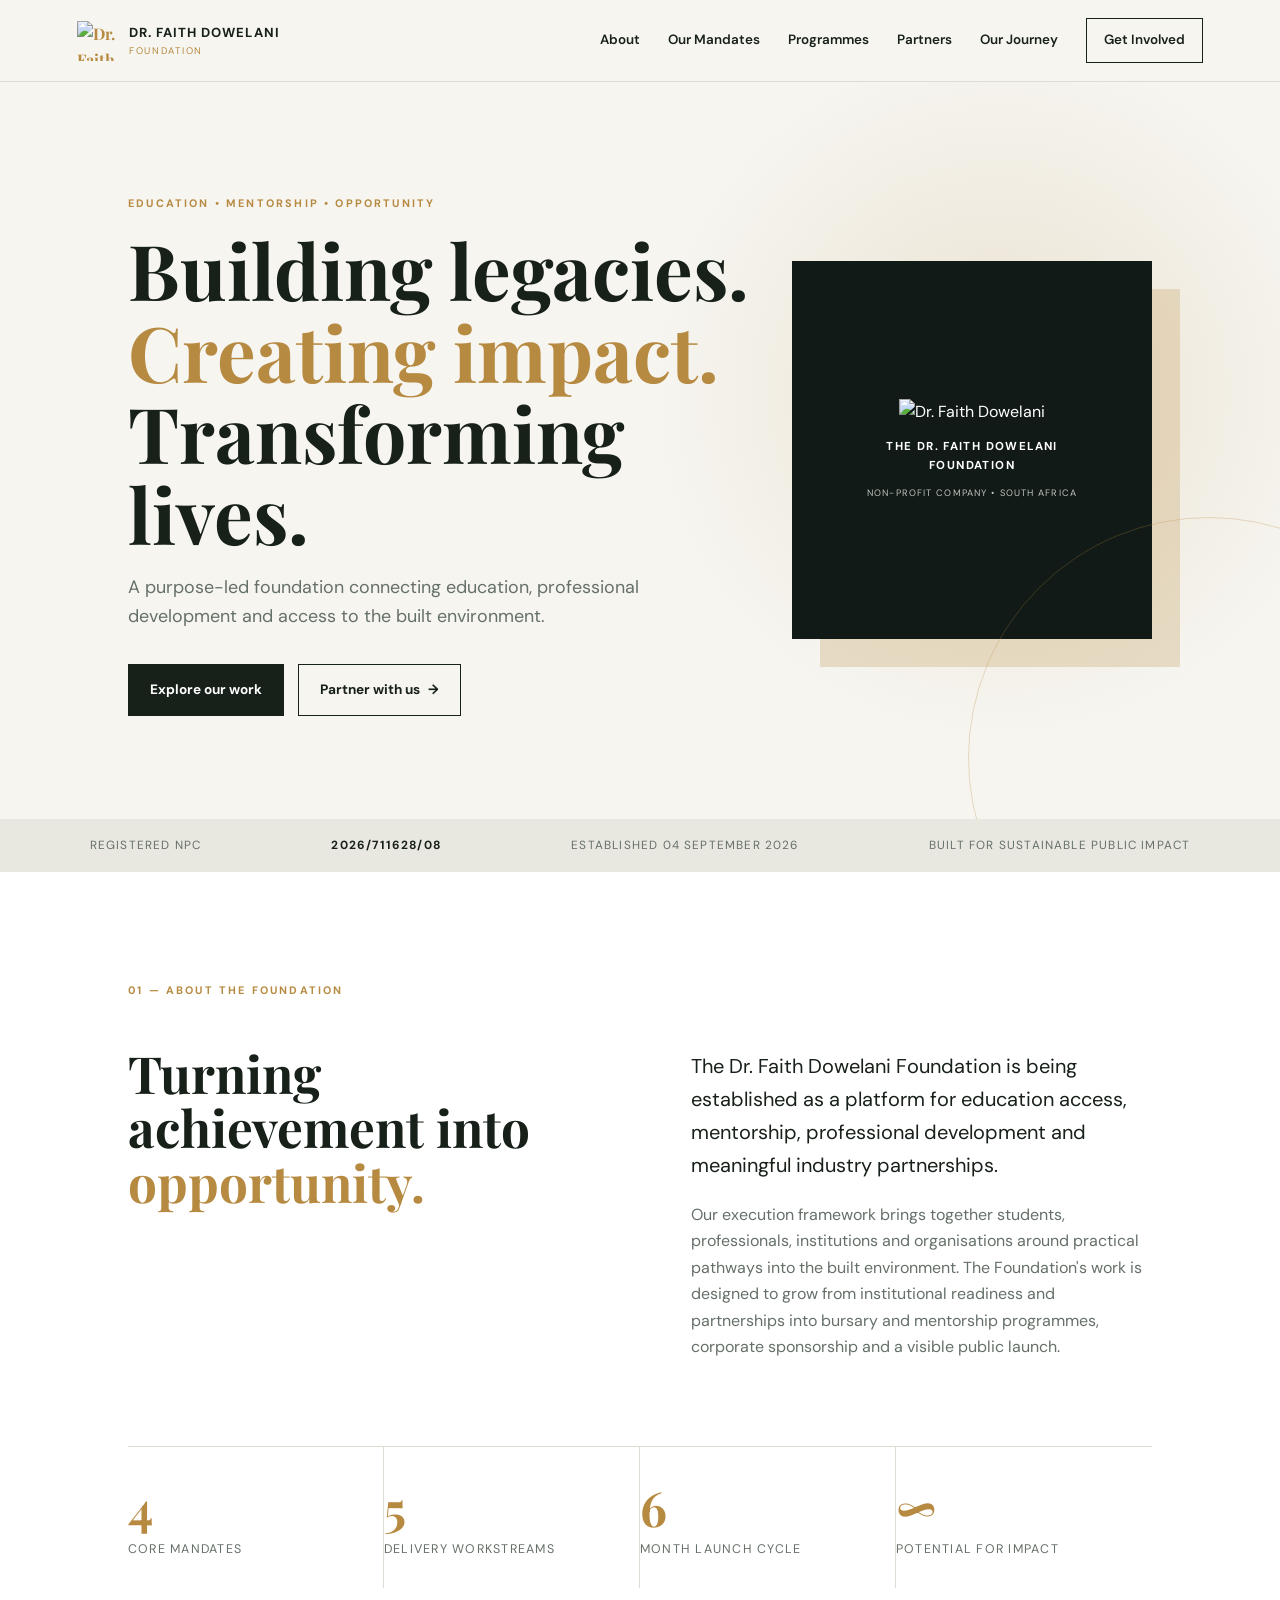
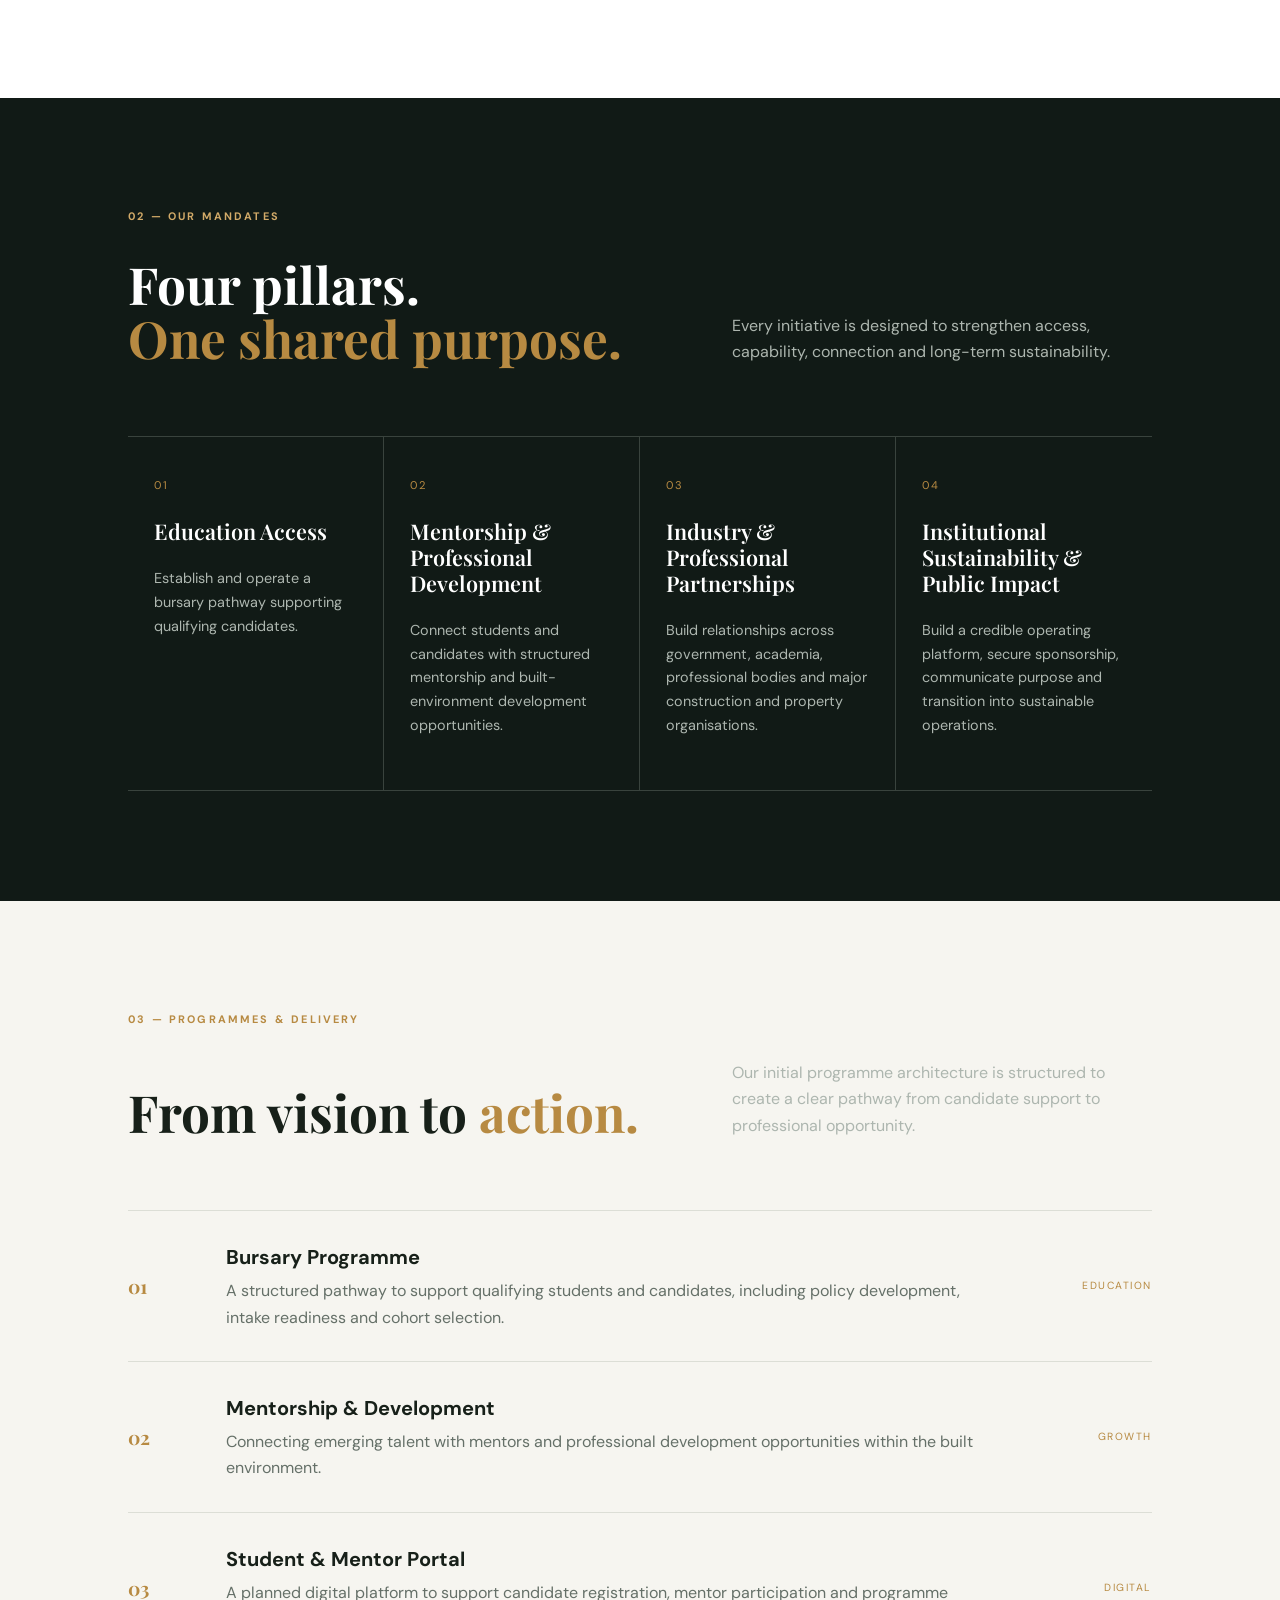
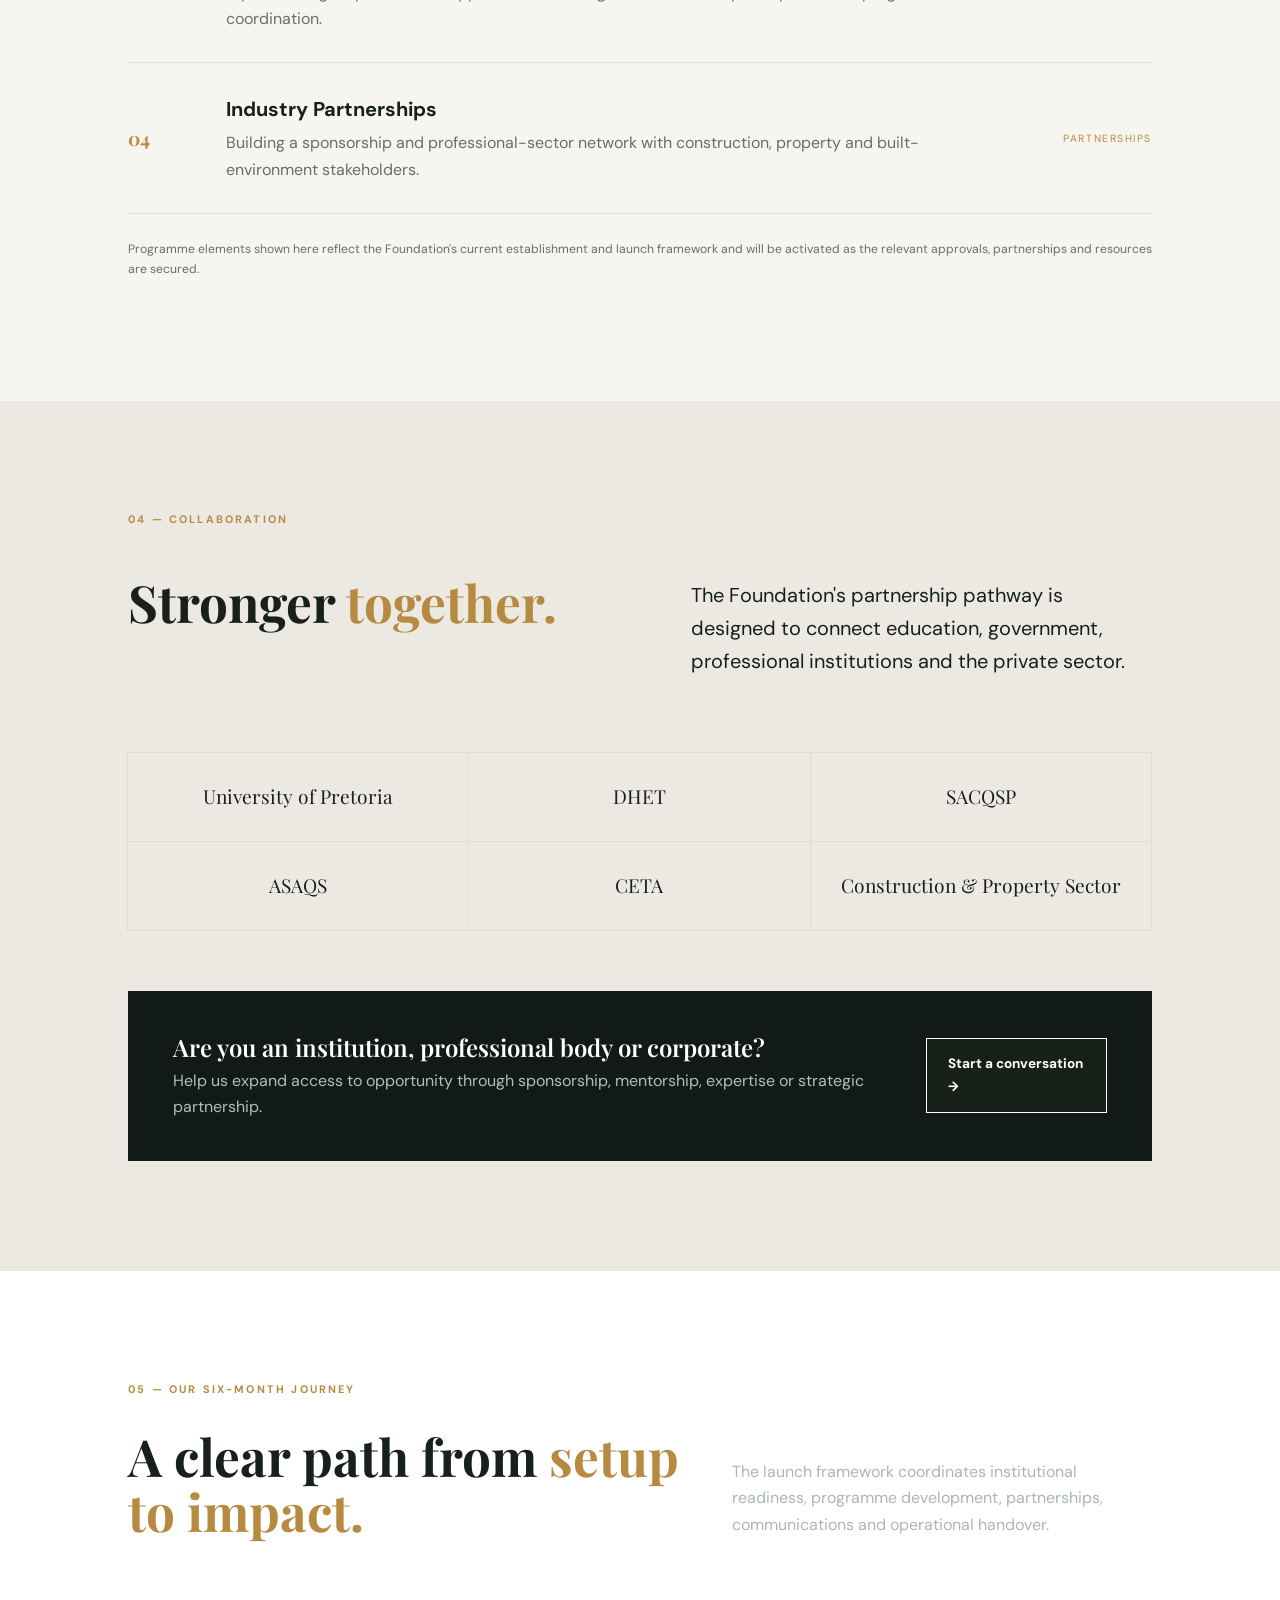
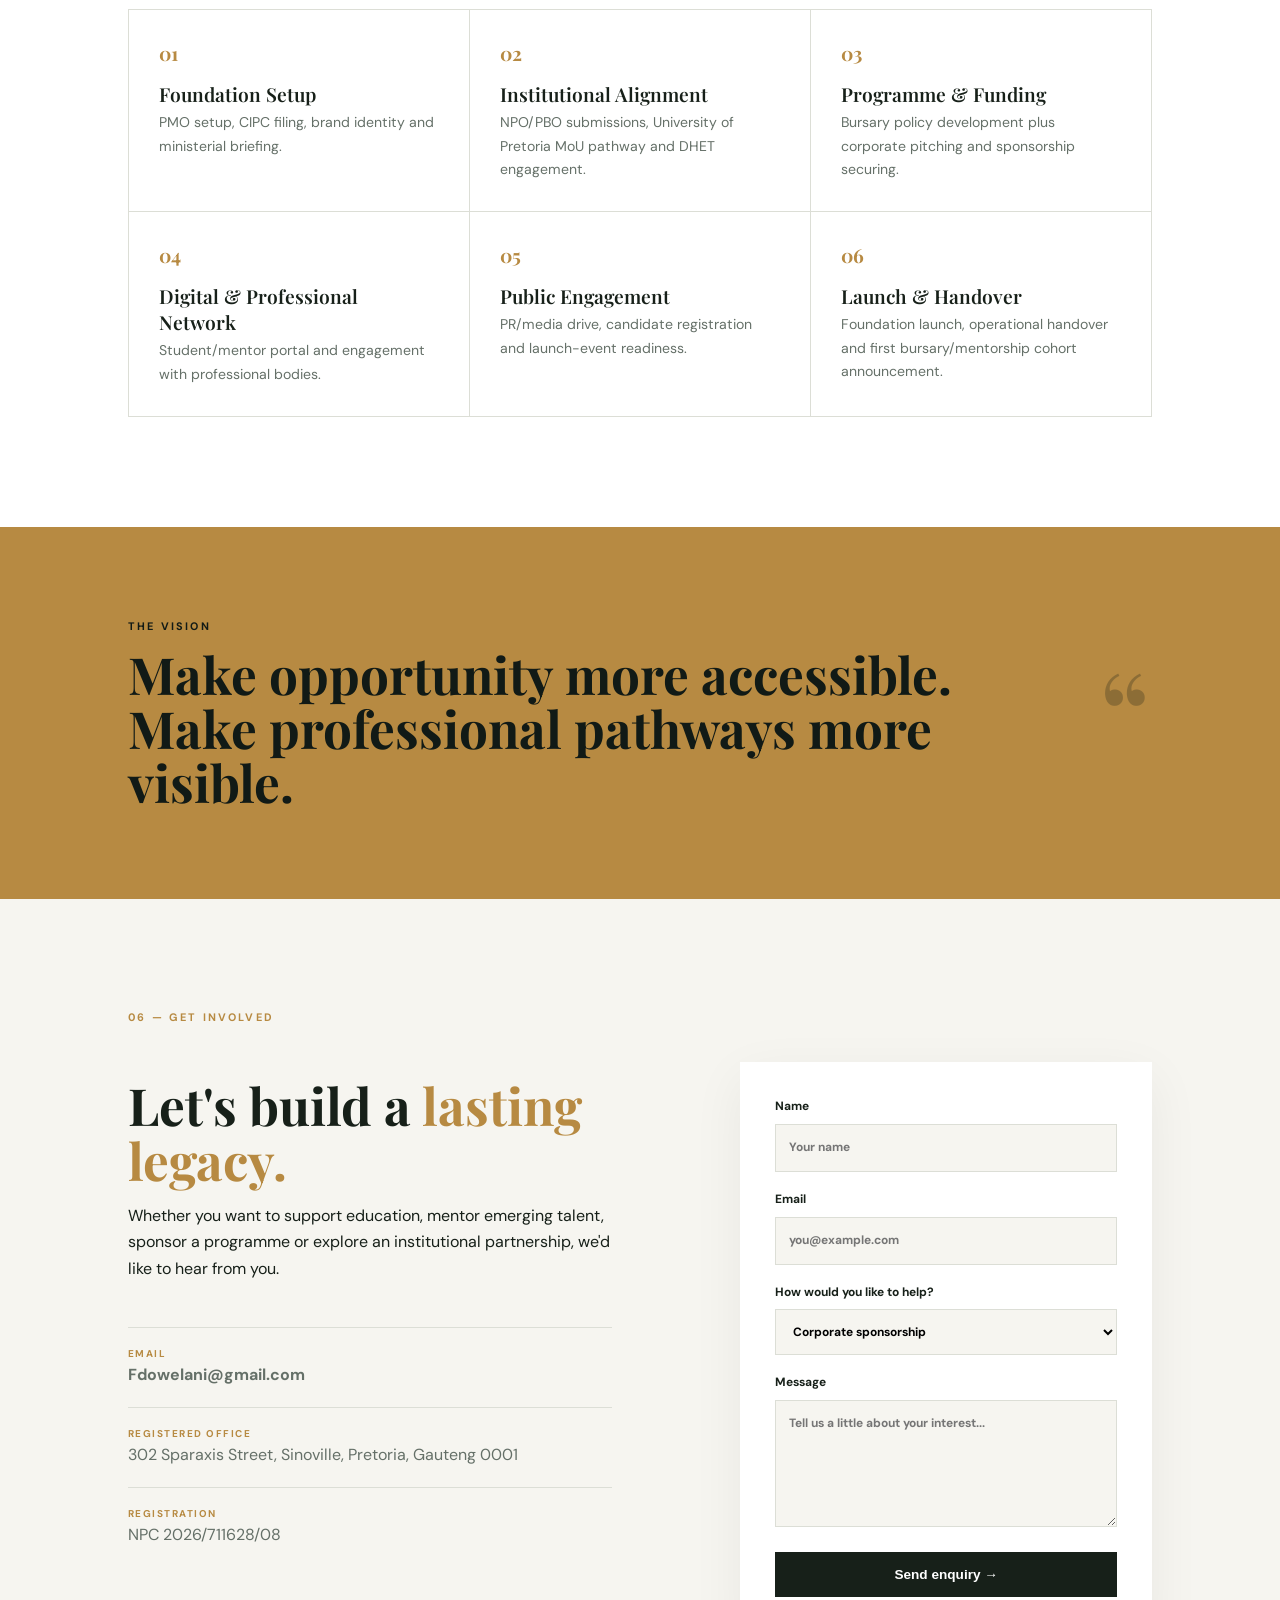
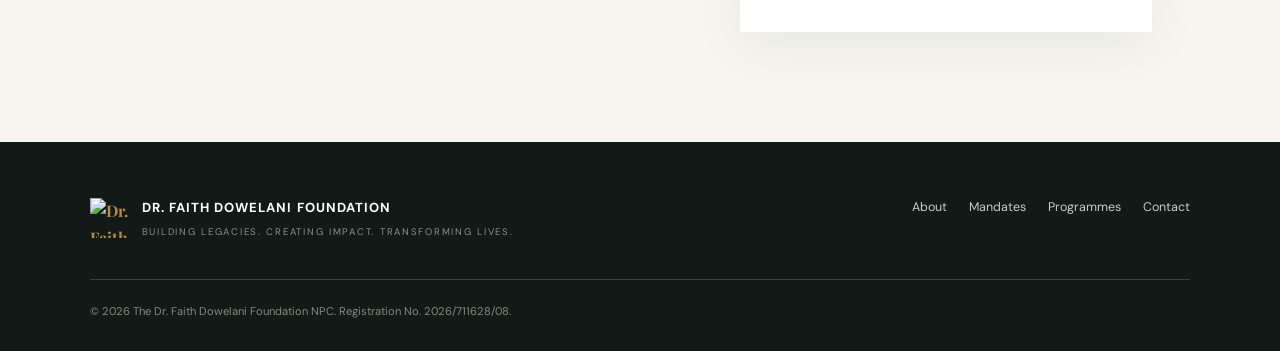
==== index.html @ 9c34efb7 "Update index.html" ====
<!DOCTYPE html>
<html lang="en">
<head>
  <meta charset="UTF-8">
  <meta name="viewport" content="width=device-width, initial-scale=1.0">
  <meta name="description" content="The Dr. Faith Dowelani Foundation — Building legacies, creating impact, transforming lives through education, mentorship and built-environment partnerships.">
  <title>Dr. Faith Dowelani Foundation | Building Legacies. Creating Impact.</title>
  <link rel="preconnect" href="https://fonts.googleapis.com">
  <link rel="preconnect" href="https://fonts.gstatic.com" crossorigin>
  <link href="https://fonts.googleapis.com/css2?family=DM+Sans:wght@400;500;600;700&family=Playfair+Display:wght@600;700&display=swap" rel="stylesheet">
  <link rel="stylesheet" href="styles.css">
  <link rel="icon" type="image/png" sizes="32x32" href="assets/favicon-32.png">
  <link rel="icon" type="image/png" sizes="16x16" href="assets/favicon-16.png">
  <link rel="apple-touch-icon" sizes="180x180" href="assets/apple-touch-icon.png">
</head>
<body>
  <header class="site-header">
    <a class="brand" href="#home" aria-label="Dr. Faith Dowelani Foundation home">
      <img class="brand-mark" src="assets/logo-icon.png" alt="Dr. Faith Dowelani Foundation emblem">
      <span><strong>Dr. Faith Dowelani</strong><small>FOUNDATION</small></span>
    </a>
    <button class="menu-toggle" aria-label="Open navigation">☰</button>
    <nav class="nav">
      <a href="#about">About</a>
      <a href="#mandates">Our Mandates</a>
      <a href="#programmes">Programmes</a>
      <a href="#partners">Partners</a>
      <a href="#journey">Our Journey</a>
      <a class="nav-cta" href="#contact">Get Involved</a>
    </nav>
  </header>

  <main id="home">
    <section class="hero">
      <div class="hero-content">
        <p class="eyebrow">EDUCATION • MENTORSHIP • OPPORTUNITY</p>
        <h1>Building legacies.<br><em>Creating impact.</em><br>Transforming lives.</h1>
        <p class="hero-copy">A purpose-led foundation connecting education, professional development and access to the built environment.</p>
        <div class="hero-actions">
          <a class="btn btn-primary" href="#programmes">Explore our work</a>
          <a class="btn btn-ghost" href="#contact">Partner with us <span>→</span></a>
        </div>
      </div>
    <div class="hero-card">
  <div class="hero-image">
    <img src="assets/logo-full.png" alt="Dr. Faith Dowelani">
  </div>

  <p>THE DR. FAITH DOWELANI FOUNDATION</p>
  <span>NON-PROFIT COMPANY • SOUTH AFRICA</span>
</div>
    </section>

    <section class="trust-strip">
      <span>Registered NPC</span>
      <b>2026/711628/08</b>
      <span>Established 04 September 2026</span>
      <span>Built for sustainable public impact</span>
    </section>

    <section id="about" class="section about">
      <div class="section-label">01 — ABOUT THE FOUNDATION</div>
      <div class="two-col">
        <div>
          <h2>Turning achievement into <span>opportunity.</span></h2>
        </div>
        <div>
          <p class="lead">The Dr. Faith Dowelani Foundation is being established as a platform for education access, mentorship, professional development and meaningful industry partnerships.</p>
          <p>Our execution framework brings together students, professionals, institutions and organisations around practical pathways into the built environment. The Foundation's work is designed to grow from institutional readiness and partnerships into bursary and mentorship programmes, corporate sponsorship and a visible public launch.</p>
        </div>
      </div>
      <div class="stats">
        <div><strong>4</strong><span>Core mandates</span></div>
        <div><strong>5</strong><span>Delivery workstreams</span></div>
        <div><strong>6</strong><span>Month launch cycle</span></div>
        <div><strong>∞</strong><span>Potential for impact</span></div>
      </div>
    </section>

    <section id="mandates" class="section dark">
      <div class="section-label">02 — OUR MANDATES</div>
      <div class="section-heading">
        <h2>Four pillars.<br><span>One shared purpose.</span></h2>
        <p>Every initiative is designed to strengthen access, capability, connection and long-term sustainability.</p>
      </div>
      <div class="mandate-grid">
        <article><span class="number">01</span><h3>Education Access</h3><p>Establish and operate a bursary pathway supporting qualifying candidates.</p></article>
        <article><span class="number">02</span><h3>Mentorship & Professional Development</h3><p>Connect students and candidates with structured mentorship and built-environment development opportunities.</p></article>
        <article><span class="number">03</span><h3>Industry & Professional Partnerships</h3><p>Build relationships across government, academia, professional bodies and major construction and property organisations.</p></article>
        <article><span class="number">04</span><h3>Institutional Sustainability & Public Impact</h3><p>Build a credible operating platform, secure sponsorship, communicate purpose and transition into sustainable operations.</p></article>
      </div>
    </section>

    <section id="programmes" class="section">
      <div class="section-label">03 — PROGRAMMES & DELIVERY</div>
      <div class="section-heading">
        <h2>From vision to <span>action.</span></h2>
        <p>Our initial programme architecture is structured to create a clear pathway from candidate support to professional opportunity.</p>
      </div>
      <div class="programme-list">
        <article class="programme">
          <div class="programme-icon">01</div>
          <div><h3>Bursary Programme</h3><p>A structured pathway to support qualifying students and candidates, including policy development, intake readiness and cohort selection.</p></div>
          <span>Education</span>
        </article>
        <article class="programme">
          <div class="programme-icon">02</div>
          <div><h3>Mentorship & Development</h3><p>Connecting emerging talent with mentors and professional development opportunities within the built environment.</p></div>
          <span>Growth</span>
        </article>
        <article class="programme">
          <div class="programme-icon">03</div>
          <div><h3>Student & Mentor Portal</h3><p>A planned digital platform to support candidate registration, mentor participation and programme coordination.</p></div>
          <span>Digital</span>
        </article>
        <article class="programme">
          <div class="programme-icon">04</div>
          <div><h3>Industry Partnerships</h3><p>Building a sponsorship and professional-sector network with construction, property and built-environment stakeholders.</p></div>
          <span>Partnerships</span>
        </article>
      </div>
      <p class="note">Programme elements shown here reflect the Foundation's current establishment and launch framework and will be activated as the relevant approvals, partnerships and resources are secured.</p>
    </section>

    <section id="partners" class="section partners">
      <div class="section-label">04 — COLLABORATION</div>
      <div class="two-col">
        <div><h2>Stronger <span>together.</span></h2></div>
        <div><p class="lead">The Foundation's partnership pathway is designed to connect education, government, professional institutions and the private sector.</p></div>
      </div>
      <div class="partner-grid">
        <div>University of Pretoria</div>
        <div>DHET</div>
        <div>SACQSP</div>
        <div>ASAQS</div>
        <div>CETA</div>
        <div>Construction & Property Sector</div>
      </div>
      <div class="partner-cta">
        <div><h3>Are you an institution, professional body or corporate?</h3><p>Help us expand access to opportunity through sponsorship, mentorship, expertise or strategic partnership.</p></div>
        <a class="btn btn-primary" href="#contact">Start a conversation →</a>
      </div>
    </section>

    <section id="journey" class="section journey">
      <div class="section-label">05 — OUR SIX-MONTH JOURNEY</div>
      <div class="section-heading">
        <h2>A clear path from <span>setup to impact.</span></h2>
        <p>The launch framework coordinates institutional readiness, programme development, partnerships, communications and operational handover.</p>
      </div>
      <div class="timeline">
        <div><b>01</b><h3>Foundation Setup</h3><p>PMO setup, CIPC filing, brand identity and ministerial briefing.</p></div>
        <div><b>02</b><h3>Institutional Alignment</h3><p>NPO/PBO submissions, University of Pretoria MoU pathway and DHET engagement.</p></div>
        <div><b>03</b><h3>Programme & Funding</h3><p>Bursary policy development plus corporate pitching and sponsorship securing.</p></div>
        <div><b>04</b><h3>Digital & Professional Network</h3><p>Student/mentor portal and engagement with professional bodies.</p></div>
        <div><b>05</b><h3>Public Engagement</h3><p>PR/media drive, candidate registration and launch-event readiness.</p></div>
        <div><b>06</b><h3>Launch & Handover</h3><p>Foundation launch, operational handover and first bursary/mentorship cohort announcement.</p></div>
      </div>
    </section>

    <section class="impact-banner">
      <div><p class="eyebrow">THE VISION</p><h2>Make opportunity more accessible.<br>Make professional pathways more visible.</h2></div>
      <div class="quote-mark">“</div>
    </section>

    <section id="contact" class="section contact">
      <div class="section-label">06 — GET INVOLVED</div>
      <div class="contact-grid">
        <div>
          <h2>Let's build a <span>lasting legacy.</span></h2>
          <p>Whether you want to support education, mentor emerging talent, sponsor a programme or explore an institutional partnership, we'd like to hear from you.</p>
          <div class="contact-details">
            <p><small>EMAIL</small><a href="mailto:Fdowelani@gmail.com">Fdowelani@gmail.com</a></p>
            <p><small>REGISTERED OFFICE</small>302 Sparaxis Street, Sinoville, Pretoria, Gauteng 0001</p>
            <p><small>REGISTRATION</small>NPC 2026/711628/08</p>
          </div>
        </div>
        <form class="contact-form" id="contactForm">
          <label>Name<input type="text" name="Name" placeholder="Your name" required></label>
          <label>Email<input type="email" name="Email" placeholder="you@example.com" required></label>
          <label>How would you like to help?<select name="Interest"><option>Corporate sponsorship</option><option>Mentorship</option><option>Institutional partnership</option><option>Education support</option><option>General enquiry</option></select></label>
          <label>Message<textarea name="Message" rows="5" placeholder="Tell us a little about your interest..."></textarea></label>
          <button class="btn btn-primary" type="submit">Send enquiry →</button>
          <p class="form-note" id="formNote" hidden>Your email app should now be open with this enquiry pre-filled — send it from there to reach us.</p>
        </form>
      </div>
    </section>
  </main>

  <footer>
    <div class="footer-brand"><img class="brand-mark" src="assets/logo-icon.png" alt="Dr. Faith Dowelani Foundation emblem"><div><strong>Dr. Faith Dowelani Foundation</strong><small>BUILDING LEGACIES. CREATING IMPACT. TRANSFORMING LIVES.</small></div></div>
    <div class="footer-links"><a href="#about">About</a><a href="#mandates">Mandates</a><a href="#programmes">Programmes</a><a href="#contact">Contact</a></div>
    <p>© 2026 The Dr. Faith Dowelani Foundation NPC. Registration No. 2026/711628/08.</p>
  </footer>
  <script src="script.js"></script>
</body>
</html>
---- styles.css ----
:root{
  --ink:#172019; --muted:#657068; --paper:#f6f5f0; --white:#fff; --gold:#b78a42;
  --deep:#111a16; --line:#dcded6; --serif:"Playfair Display",Georgia,serif; --sans:"DM Sans",Arial,sans-serif;
}
*{box-sizing:border-box}html{scroll-behavior:smooth}body{margin:0;color:var(--ink);background:var(--paper);font-family:var(--sans);line-height:1.65}a{color:inherit;text-decoration:none}
#home,section[id]{scroll-margin-top:82px}
img.brand-mark{width:40px;height:40px;object-fit:contain;border:0;background:none}
img.seal{width:130px;height:130px;object-fit:contain;margin-bottom:30px;border:0;border-radius:0;background:none}
.form-note{margin-top:14px;font-size:.78rem;color:var(--gold);text-align:center}
.site-header{height:82px;display:flex;align-items:center;justify-content:space-between;padding:0 6vw;background:rgba(246,245,240,.94);backdrop-filter:blur(12px);position:sticky;top:0;z-index:20;border-bottom:1px solid var(--line)}
.brand,.footer-brand{display:flex;align-items:center;gap:12px}.brand strong,.footer-brand strong{display:block;font-size:.82rem;letter-spacing:.08em;text-transform:uppercase}.brand small,.footer-brand small{display:block;color:var(--gold);font-size:.6rem;letter-spacing:.18em}.brand-mark{display:grid;place-items:center;width:40px;height:40px;border:1.5px solid var(--gold);color:var(--gold);font-family:var(--serif);font-weight:700}
.nav{display:flex;align-items:center;gap:28px;font-size:.84rem;font-weight:600}.nav a{transition:.2s}.nav a:hover{color:var(--gold)}.nav-cta{padding:10px 17px;border:1px solid var(--ink)}.menu-toggle{display:none;background:none;border:0;font-size:1.6rem}
.hero{min-height:690px;display:grid;grid-template-columns:1.25fr .75fr;align-items:center;padding:8vw 10vw;position:relative;overflow:hidden;background:radial-gradient(circle at 78% 42%,rgba(183,138,66,.18),transparent 32%),var(--paper)}
.hero:after{content:"";position:absolute;width:480px;height:480px;border:1px solid rgba(183,138,66,.28);border-radius:50%;right:-170px;bottom:-180px}.hero-content{position:relative;z-index:1;max-width:760px}.eyebrow,.section-label{font-size:.68rem;font-weight:700;letter-spacing:.2em;color:var(--gold)}h1,h2{font-family:var(--serif);line-height:1.06;margin:16px 0}h1{font-size:clamp(3.2rem,6vw,6.5rem);font-weight:700}h2{font-size:clamp(2.3rem,4vw,4.2rem)}h2 span,h1 em{color:var(--gold);font-style:normal}.hero-copy{font-size:1.12rem;color:var(--muted);max-width:610px}.hero-actions{display:flex;gap:14px;margin-top:32px}.btn{display:inline-flex;align-items:center;justify-content:center;gap:8px;padding:14px 21px;border:1px solid var(--ink);font-weight:700;font-size:.85rem;cursor:pointer}.btn-primary{background:var(--ink);color:var(--white)}.btn-primary:hover{background:var(--gold);border-color:var(--gold)}.btn-ghost{background:transparent}.hero-card{justify-self:end;width:min(360px,100%);aspect-ratio:1/1.05;background:var(--deep);color:#fff;display:flex;flex-direction:column;align-items:center;justify-content:center;text-align:center;box-shadow:28px 28px 0 rgba(183,138,66,.24)}.seal{width:130px;height:130px;border:1px solid var(--gold);border-radius:50%;display:grid;place-items:center;font:700 3.4rem var(--serif);color:var(--gold);margin-bottom:30px}.hero-card p{max-width:220px;letter-spacing:.12em;font-size:.72rem;font-weight:700}.hero-card span{font-size:.58rem;color:#bfc5bf;letter-spacing:.12em}
.trust-strip{padding:17px 7vw;display:flex;justify-content:space-between;gap:20px;flex-wrap:wrap;background:#e9e8e0;font-size:.74rem;text-transform:uppercase;letter-spacing:.1em;color:var(--muted)}.trust-strip b{color:var(--ink)}
.section{padding:110px 10vw}.about{background:var(--white)}.two-col{display:grid;grid-template-columns:1fr 1fr;gap:8vw;margin-top:30px}.lead{font-size:1.25rem;color:var(--ink)}.two-col p:not(.lead){color:var(--muted)}.stats{display:grid;grid-template-columns:repeat(4,1fr);margin-top:70px;border-top:1px solid var(--line)}.stats div{padding:28px 0;border-right:1px solid var(--line);display:flex;flex-direction:column}.stats div:last-child{border:0}.stats strong{font:700 3rem var(--serif);color:var(--gold)}.stats span{font-size:.78rem;text-transform:uppercase;letter-spacing:.1em;color:var(--muted)}
.dark{background:var(--deep);color:#fff}.dark .section-label{color:#d2aa68}.section-heading{display:flex;justify-content:space-between;gap:50px;align-items:end;margin:15px 0 55px}.section-heading p{max-width:420px;color:#adb6af}.mandate-grid{display:grid;grid-template-columns:repeat(4,1fr);border-top:1px solid #39433d;border-bottom:1px solid #39433d}.mandate-grid article{padding:34px 26px 38px;border-right:1px solid #39433d}.mandate-grid article:last-child{border:0}.number{font-size:.7rem;color:var(--gold);letter-spacing:.15em}.mandate-grid h3{font:600 1.35rem var(--serif);line-height:1.2}.mandate-grid p{color:#aeb7b0;font-size:.9rem}
.programme-list{border-top:1px solid var(--line)}.programme{display:grid;grid-template-columns:70px 1fr 120px;gap:28px;align-items:center;padding:30px 0;border-bottom:1px solid var(--line)}.programme-icon{font:700 1.2rem var(--serif);color:var(--gold)}.programme h3{margin:0 0 4px;font-size:1.25rem}.programme p{margin:0;color:var(--muted);max-width:750px}.programme>span{justify-self:end;font-size:.65rem;text-transform:uppercase;letter-spacing:.15em;color:var(--gold)}.note{font-size:.76rem;color:var(--muted);margin-top:25px}
.partners{background:#ebe9e1}.partner-grid{display:grid;grid-template-columns:repeat(3,1fr);margin-top:55px}.partner-grid div{padding:28px 20px;border:1px solid var(--line);margin:-1px 0 0 -1px;text-align:center;font-family:var(--serif);font-size:1.2rem}.partner-cta{margin-top:60px;background:var(--deep);color:#fff;padding:40px 45px;display:flex;justify-content:space-between;align-items:center;gap:30px}.partner-cta h3{font:600 1.5rem var(--serif);margin:0}.partner-cta p{color:#b4bdb6;margin:5px 0 0}.partner-cta .btn{color:#fff;border-color:#fff}
.journey{background:var(--white)}.timeline{display:grid;grid-template-columns:repeat(3,1fr);gap:0;border-left:1px solid var(--line);border-top:1px solid var(--line)}.timeline>div{padding:30px;border-right:1px solid var(--line);border-bottom:1px solid var(--line);min-height:190px}.timeline b{color:var(--gold);font:700 1.2rem var(--serif)}.timeline h3{font:600 1.2rem var(--serif);margin:12px 0 4px}.timeline p{color:var(--muted);font-size:.88rem;margin:0}
.impact-banner{background:var(--gold);color:var(--deep);padding:80px 10vw;display:flex;justify-content:space-between;align-items:center}.impact-banner h2{font-size:clamp(2rem,4vw,4rem);margin:10px 0}.impact-banner .eyebrow{color:var(--deep)}.quote-mark{font:8rem var(--serif);line-height:.5;opacity:.25}
.contact{background:var(--paper)}.contact-grid{display:grid;grid-template-columns:1fr .85fr;gap:10vw;margin-top:35px}.contact-details{margin-top:45px}.contact-details p{padding:18px 0;border-top:1px solid var(--line);margin:0;color:var(--muted)}.contact-details small{display:block;font-size:.62rem;letter-spacing:.15em;color:var(--gold);font-weight:700}.contact-details a{font-weight:700}.contact-form{background:#fff;padding:35px;box-shadow:0 15px 50px rgba(23,32,25,.06)}.contact-form label{display:block;font-size:.75rem;font-weight:700;margin-bottom:18px}.contact-form input,.contact-form textarea,.contact-form select{width:100%;margin-top:7px;border:1px solid var(--line);background:var(--paper);padding:13px;font:inherit;outline:none}.contact-form input:focus,.contact-form textarea:focus,.contact-form select:focus{border-color:var(--gold)}.contact-form .btn{width:100%}
footer{background:var(--deep);color:#fff;padding:55px 7vw 30px;display:grid;grid-template-columns:1fr auto;gap:30px;align-items:start}.footer-brand small{color:#87918a;margin-top:5px}.footer-links{display:flex;gap:22px;font-size:.78rem;color:#c6ccc8}.footer-links a:hover{color:var(--gold)}footer>p{grid-column:1/-1;border-top:1px solid #39433d;padding-top:22px;color:#7f8a82;font-size:.7rem;margin:10px 0 0}
@media(max-width:900px){.nav{gap:14px}.hero{grid-template-columns:1fr;padding:80px 7vw}.hero-card{justify-self:start;margin-top:55px}.section{padding:80px 7vw}.mandate-grid{grid-template-columns:1fr 1fr}.mandate-grid article:nth-child(2){border-right:0}.mandate-grid article:nth-child(-n+2){border-bottom:1px solid #39433d}.two-col,.contact-grid{grid-template-columns:1fr;gap:35px}.timeline{grid-template-columns:1fr 1fr}.partner-grid{grid-template-columns:1fr 1fr}.stats{grid-template-columns:1fr 1fr}.stats div:nth-child(2){border-right:0}.stats div:nth-child(-n+2){border-bottom:1px solid var(--line)}}
@media(max-width:700px){.site-header{padding:0 5vw}.menu-toggle{display:block}.nav{display:none;position:absolute;top:82px;left:0;right:0;background:var(--paper);padding:20px 5vw;border-bottom:1px solid var(--line);flex-direction:column;align-items:flex-start}.nav.open{display:flex}.hero{min-height:auto}.hero h1{font-size:3.25rem}.hero-card{width:280px}.trust-strip{padding:16px 5vw}.section{padding:65px 5vw}.section-heading{display:block}.mandate-grid,.timeline,.partner-grid{grid-template-columns:1fr}.mandate-grid article,.mandate-grid article:nth-child(2){border-right:0;border-bottom:1px solid #39433d}.mandate-grid article:last-child{border-bottom:0}.programme{grid-template-columns:50px 1fr}.programme>span{grid-column:2;justify-self:start}.partner-cta{display:block;padding:30px}.partner-cta .btn{margin-top:20px}.impact-banner{padding:60px 5vw}.quote-mark{display:none}footer{grid-template-columns:1fr}.footer-links{flex-wrap:wrap}footer>p{grid-column:1}}
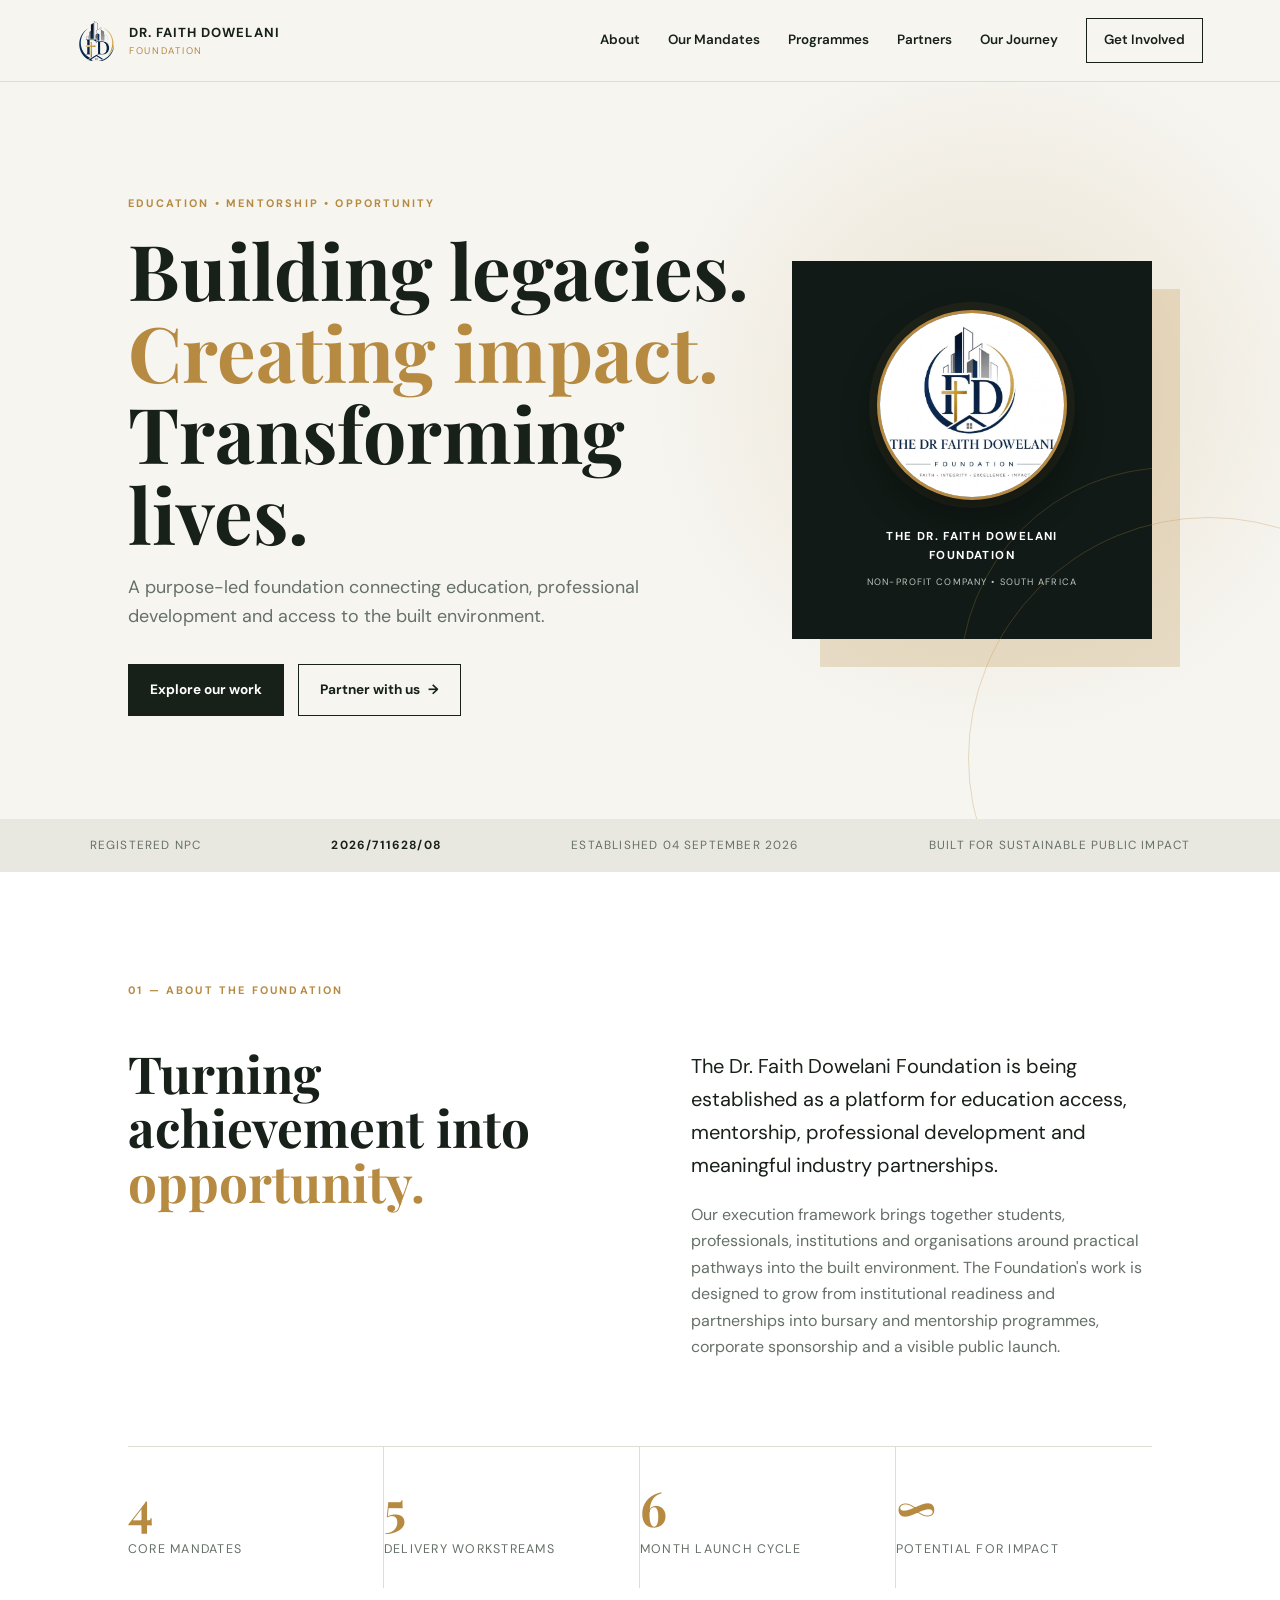
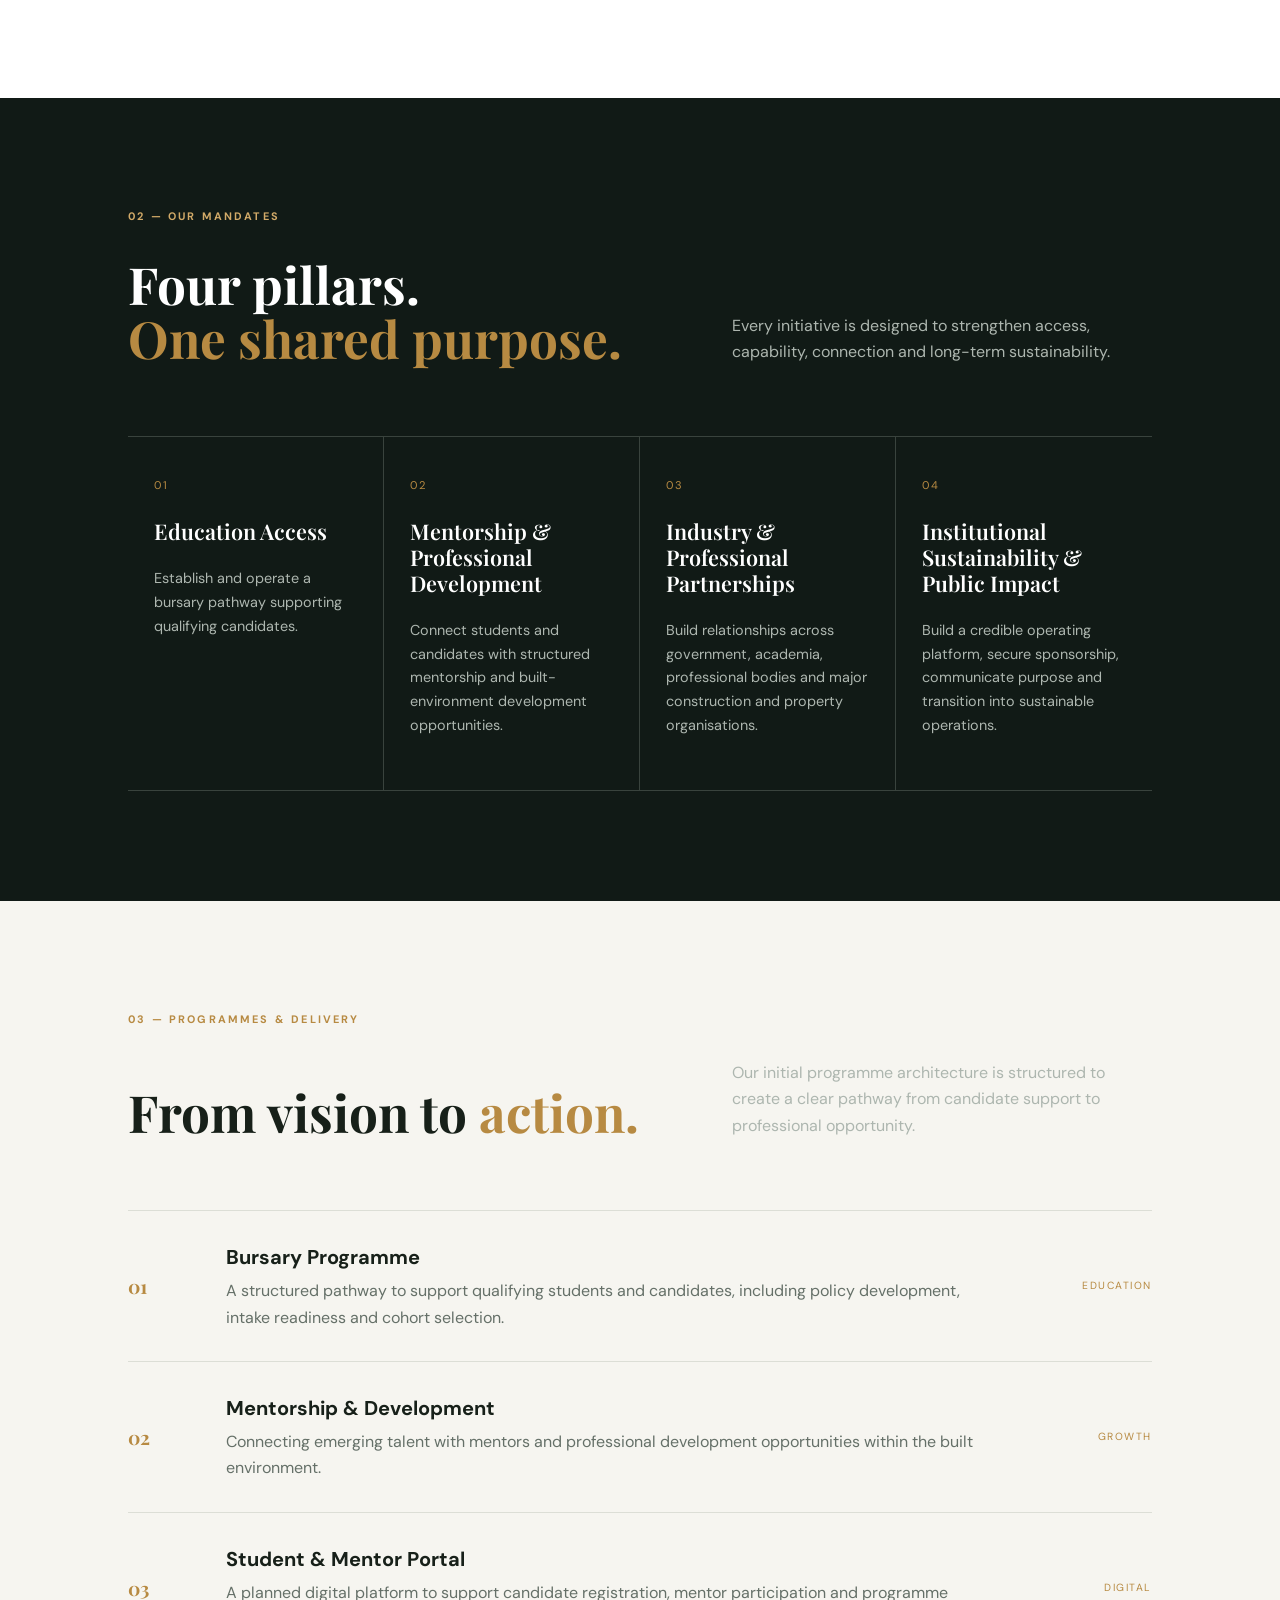
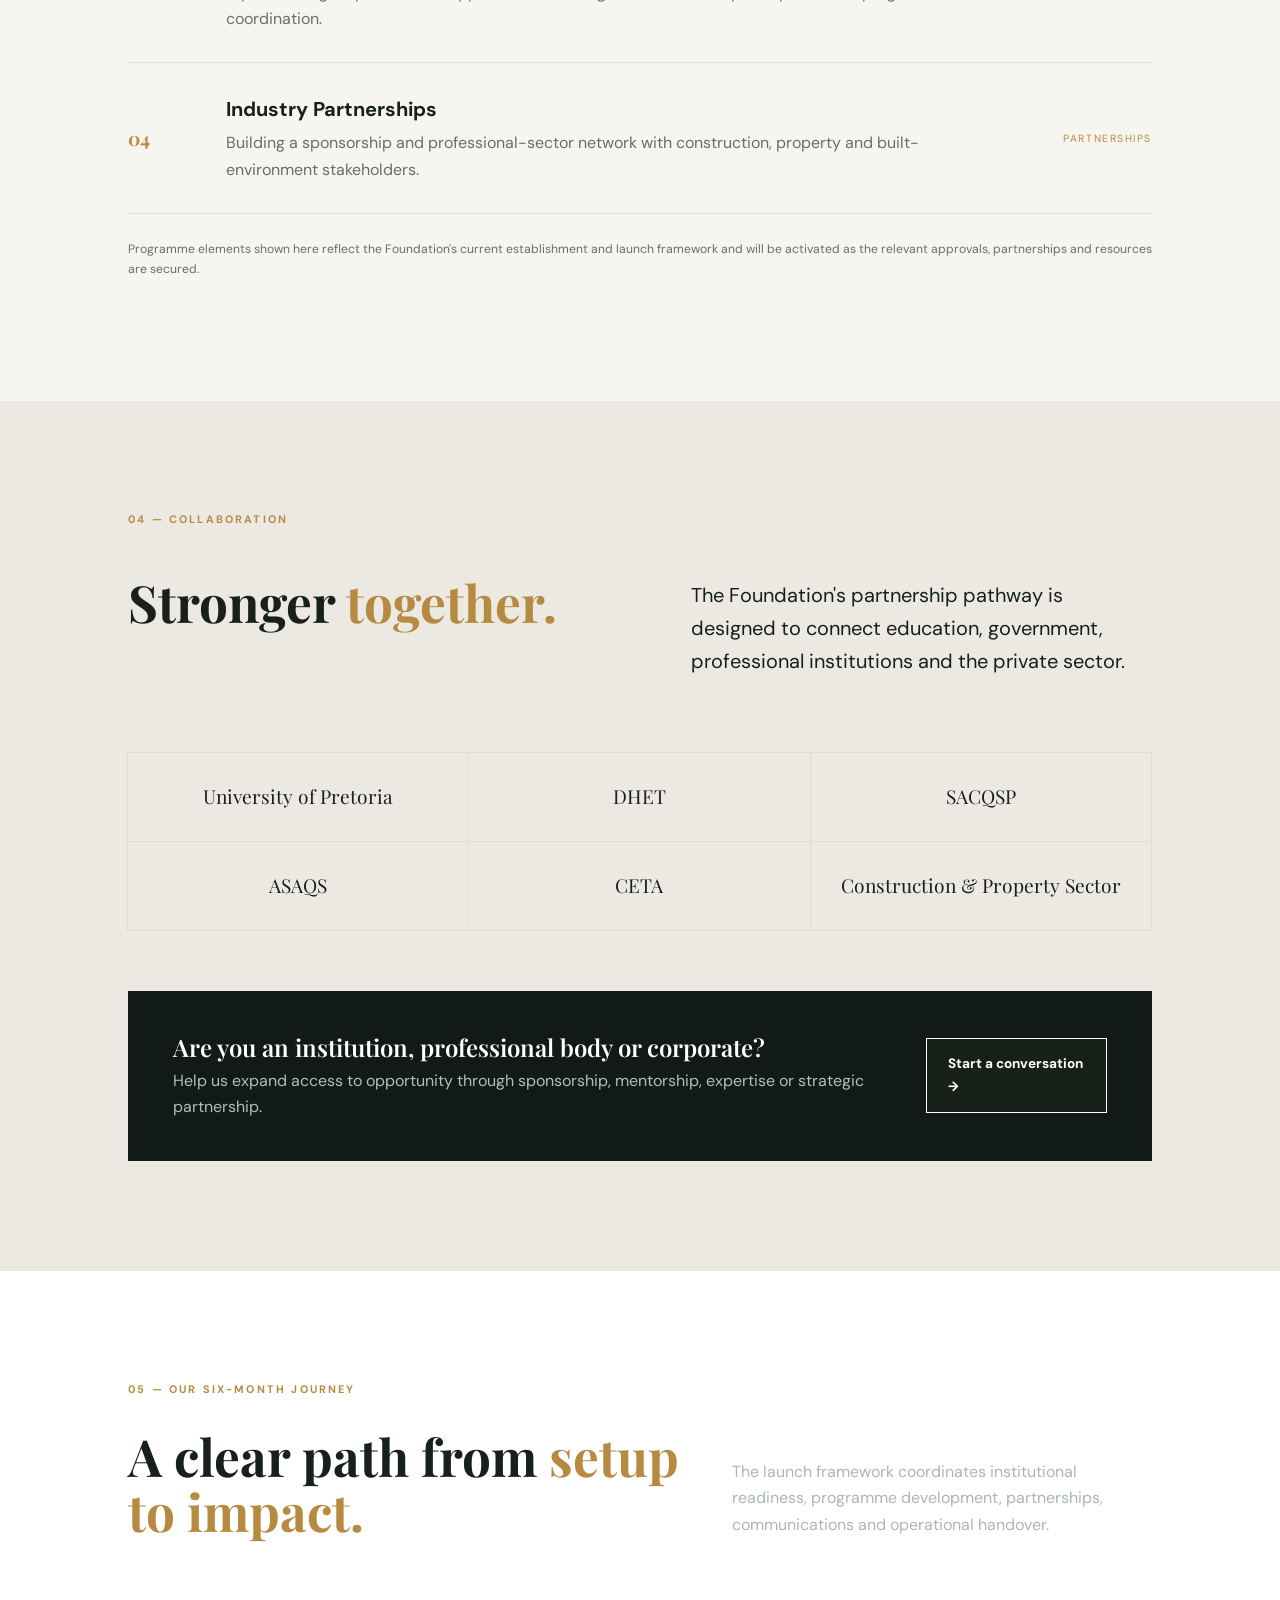
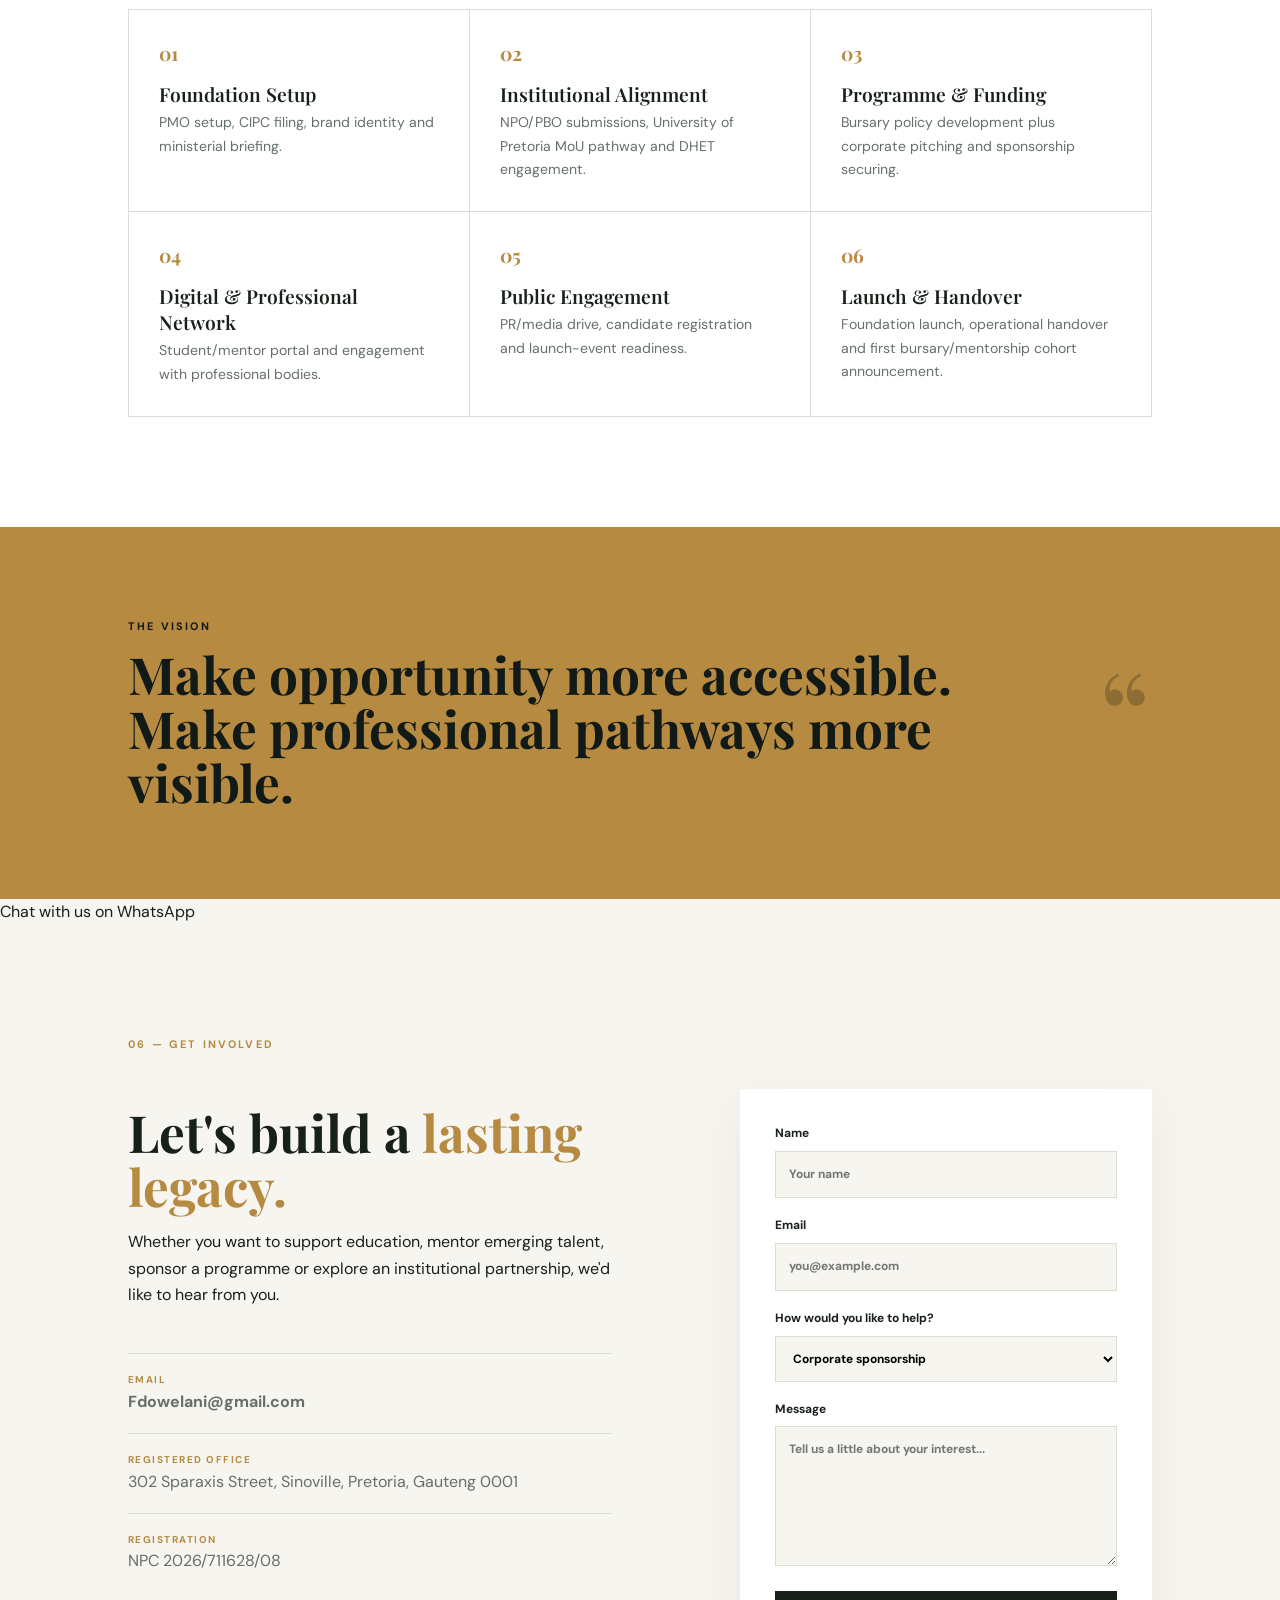
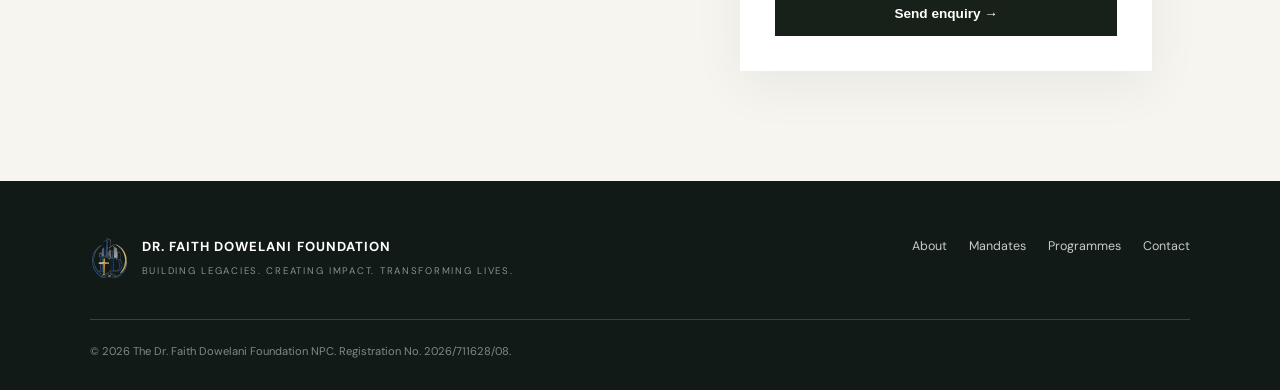
==== commit bdbc02d4: "Update index.html" ====
--- a/index.html
+++ b/index.html
@@ -162,6 +162,20 @@
       <div><p class="eyebrow">THE VISION</p><h2>Make opportunity more accessible.<br>Make professional pathways more visible.</h2></div>
       <div class="quote-mark">“</div>
     </section>
+    <!-- WhatsApp Floating Button -->
+<a
+  href="https://wa.me/27732699160"
+  class="whatsapp-float"
+  target="_blank"
+  rel="noopener noreferrer"
+  aria-label="Chat with The Dr. Faith Dowelani Foundation on WhatsApp"
+>
+  <i class="fa-brands fa-whatsapp whatsapp-icon"></i>
+
+  <span class="whatsapp-tooltip">
+    Chat with us on WhatsApp
+  </span>
+</a>
 
     <section id="contact" class="section contact">
       <div class="section-label">06 — GET INVOLVED</div>
--- a/styles.css
+++ b/styles.css
@@ -1,25 +1,1131 @@
-:root{
-  --ink:#172019; --muted:#657068; --paper:#f6f5f0; --white:#fff; --gold:#b78a42;
-  --deep:#111a16; --line:#dcded6; --serif:"Playfair Display",Georgia,serif; --sans:"DM Sans",Arial,sans-serif;
-}
-*{box-sizing:border-box}html{scroll-behavior:smooth}body{margin:0;color:var(--ink);background:var(--paper);font-family:var(--sans);line-height:1.65}a{color:inherit;text-decoration:none}
-#home,section[id]{scroll-margin-top:82px}
-img.brand-mark{width:40px;height:40px;object-fit:contain;border:0;background:none}
-img.seal{width:130px;height:130px;object-fit:contain;margin-bottom:30px;border:0;border-radius:0;background:none}
-.form-note{margin-top:14px;font-size:.78rem;color:var(--gold);text-align:center}
-.site-header{height:82px;display:flex;align-items:center;justify-content:space-between;padding:0 6vw;background:rgba(246,245,240,.94);backdrop-filter:blur(12px);position:sticky;top:0;z-index:20;border-bottom:1px solid var(--line)}
-.brand,.footer-brand{display:flex;align-items:center;gap:12px}.brand strong,.footer-brand strong{display:block;font-size:.82rem;letter-spacing:.08em;text-transform:uppercase}.brand small,.footer-brand small{display:block;color:var(--gold);font-size:.6rem;letter-spacing:.18em}.brand-mark{display:grid;place-items:center;width:40px;height:40px;border:1.5px solid var(--gold);color:var(--gold);font-family:var(--serif);font-weight:700}
-.nav{display:flex;align-items:center;gap:28px;font-size:.84rem;font-weight:600}.nav a{transition:.2s}.nav a:hover{color:var(--gold)}.nav-cta{padding:10px 17px;border:1px solid var(--ink)}.menu-toggle{display:none;background:none;border:0;font-size:1.6rem}
-.hero{min-height:690px;display:grid;grid-template-columns:1.25fr .75fr;align-items:center;padding:8vw 10vw;position:relative;overflow:hidden;background:radial-gradient(circle at 78% 42%,rgba(183,138,66,.18),transparent 32%),var(--paper)}
-.hero:after{content:"";position:absolute;width:480px;height:480px;border:1px solid rgba(183,138,66,.28);border-radius:50%;right:-170px;bottom:-180px}.hero-content{position:relative;z-index:1;max-width:760px}.eyebrow,.section-label{font-size:.68rem;font-weight:700;letter-spacing:.2em;color:var(--gold)}h1,h2{font-family:var(--serif);line-height:1.06;margin:16px 0}h1{font-size:clamp(3.2rem,6vw,6.5rem);font-weight:700}h2{font-size:clamp(2.3rem,4vw,4.2rem)}h2 span,h1 em{color:var(--gold);font-style:normal}.hero-copy{font-size:1.12rem;color:var(--muted);max-width:610px}.hero-actions{display:flex;gap:14px;margin-top:32px}.btn{display:inline-flex;align-items:center;justify-content:center;gap:8px;padding:14px 21px;border:1px solid var(--ink);font-weight:700;font-size:.85rem;cursor:pointer}.btn-primary{background:var(--ink);color:var(--white)}.btn-primary:hover{background:var(--gold);border-color:var(--gold)}.btn-ghost{background:transparent}.hero-card{justify-self:end;width:min(360px,100%);aspect-ratio:1/1.05;background:var(--deep);color:#fff;display:flex;flex-direction:column;align-items:center;justify-content:center;text-align:center;box-shadow:28px 28px 0 rgba(183,138,66,.24)}.seal{width:130px;height:130px;border:1px solid var(--gold);border-radius:50%;display:grid;place-items:center;font:700 3.4rem var(--serif);color:var(--gold);margin-bottom:30px}.hero-card p{max-width:220px;letter-spacing:.12em;font-size:.72rem;font-weight:700}.hero-card span{font-size:.58rem;color:#bfc5bf;letter-spacing:.12em}
-.trust-strip{padding:17px 7vw;display:flex;justify-content:space-between;gap:20px;flex-wrap:wrap;background:#e9e8e0;font-size:.74rem;text-transform:uppercase;letter-spacing:.1em;color:var(--muted)}.trust-strip b{color:var(--ink)}
-.section{padding:110px 10vw}.about{background:var(--white)}.two-col{display:grid;grid-template-columns:1fr 1fr;gap:8vw;margin-top:30px}.lead{font-size:1.25rem;color:var(--ink)}.two-col p:not(.lead){color:var(--muted)}.stats{display:grid;grid-template-columns:repeat(4,1fr);margin-top:70px;border-top:1px solid var(--line)}.stats div{padding:28px 0;border-right:1px solid var(--line);display:flex;flex-direction:column}.stats div:last-child{border:0}.stats strong{font:700 3rem var(--serif);color:var(--gold)}.stats span{font-size:.78rem;text-transform:uppercase;letter-spacing:.1em;color:var(--muted)}
-.dark{background:var(--deep);color:#fff}.dark .section-label{color:#d2aa68}.section-heading{display:flex;justify-content:space-between;gap:50px;align-items:end;margin:15px 0 55px}.section-heading p{max-width:420px;color:#adb6af}.mandate-grid{display:grid;grid-template-columns:repeat(4,1fr);border-top:1px solid #39433d;border-bottom:1px solid #39433d}.mandate-grid article{padding:34px 26px 38px;border-right:1px solid #39433d}.mandate-grid article:last-child{border:0}.number{font-size:.7rem;color:var(--gold);letter-spacing:.15em}.mandate-grid h3{font:600 1.35rem var(--serif);line-height:1.2}.mandate-grid p{color:#aeb7b0;font-size:.9rem}
-.programme-list{border-top:1px solid var(--line)}.programme{display:grid;grid-template-columns:70px 1fr 120px;gap:28px;align-items:center;padding:30px 0;border-bottom:1px solid var(--line)}.programme-icon{font:700 1.2rem var(--serif);color:var(--gold)}.programme h3{margin:0 0 4px;font-size:1.25rem}.programme p{margin:0;color:var(--muted);max-width:750px}.programme>span{justify-self:end;font-size:.65rem;text-transform:uppercase;letter-spacing:.15em;color:var(--gold)}.note{font-size:.76rem;color:var(--muted);margin-top:25px}
-.partners{background:#ebe9e1}.partner-grid{display:grid;grid-template-columns:repeat(3,1fr);margin-top:55px}.partner-grid div{padding:28px 20px;border:1px solid var(--line);margin:-1px 0 0 -1px;text-align:center;font-family:var(--serif);font-size:1.2rem}.partner-cta{margin-top:60px;background:var(--deep);color:#fff;padding:40px 45px;display:flex;justify-content:space-between;align-items:center;gap:30px}.partner-cta h3{font:600 1.5rem var(--serif);margin:0}.partner-cta p{color:#b4bdb6;margin:5px 0 0}.partner-cta .btn{color:#fff;border-color:#fff}
-.journey{background:var(--white)}.timeline{display:grid;grid-template-columns:repeat(3,1fr);gap:0;border-left:1px solid var(--line);border-top:1px solid var(--line)}.timeline>div{padding:30px;border-right:1px solid var(--line);border-bottom:1px solid var(--line);min-height:190px}.timeline b{color:var(--gold);font:700 1.2rem var(--serif)}.timeline h3{font:600 1.2rem var(--serif);margin:12px 0 4px}.timeline p{color:var(--muted);font-size:.88rem;margin:0}
-.impact-banner{background:var(--gold);color:var(--deep);padding:80px 10vw;display:flex;justify-content:space-between;align-items:center}.impact-banner h2{font-size:clamp(2rem,4vw,4rem);margin:10px 0}.impact-banner .eyebrow{color:var(--deep)}.quote-mark{font:8rem var(--serif);line-height:.5;opacity:.25}
-.contact{background:var(--paper)}.contact-grid{display:grid;grid-template-columns:1fr .85fr;gap:10vw;margin-top:35px}.contact-details{margin-top:45px}.contact-details p{padding:18px 0;border-top:1px solid var(--line);margin:0;color:var(--muted)}.contact-details small{display:block;font-size:.62rem;letter-spacing:.15em;color:var(--gold);font-weight:700}.contact-details a{font-weight:700}.contact-form{background:#fff;padding:35px;box-shadow:0 15px 50px rgba(23,32,25,.06)}.contact-form label{display:block;font-size:.75rem;font-weight:700;margin-bottom:18px}.contact-form input,.contact-form textarea,.contact-form select{width:100%;margin-top:7px;border:1px solid var(--line);background:var(--paper);padding:13px;font:inherit;outline:none}.contact-form input:focus,.contact-form textarea:focus,.contact-form select:focus{border-color:var(--gold)}.contact-form .btn{width:100%}
-footer{background:var(--deep);color:#fff;padding:55px 7vw 30px;display:grid;grid-template-columns:1fr auto;gap:30px;align-items:start}.footer-brand small{color:#87918a;margin-top:5px}.footer-links{display:flex;gap:22px;font-size:.78rem;color:#c6ccc8}.footer-links a:hover{color:var(--gold)}footer>p{grid-column:1/-1;border-top:1px solid #39433d;padding-top:22px;color:#7f8a82;font-size:.7rem;margin:10px 0 0}
-@media(max-width:900px){.nav{gap:14px}.hero{grid-template-columns:1fr;padding:80px 7vw}.hero-card{justify-self:start;margin-top:55px}.section{padding:80px 7vw}.mandate-grid{grid-template-columns:1fr 1fr}.mandate-grid article:nth-child(2){border-right:0}.mandate-grid article:nth-child(-n+2){border-bottom:1px solid #39433d}.two-col,.contact-grid{grid-template-columns:1fr;gap:35px}.timeline{grid-template-columns:1fr 1fr}.partner-grid{grid-template-columns:1fr 1fr}.stats{grid-template-columns:1fr 1fr}.stats div:nth-child(2){border-right:0}.stats div:nth-child(-n+2){border-bottom:1px solid var(--line)}}
-@media(max-width:700px){.site-header{padding:0 5vw}.menu-toggle{display:block}.nav{display:none;position:absolute;top:82px;left:0;right:0;background:var(--paper);padding:20px 5vw;border-bottom:1px solid var(--line);flex-direction:column;align-items:flex-start}.nav.open{display:flex}.hero{min-height:auto}.hero h1{font-size:3.25rem}.hero-card{width:280px}.trust-strip{padding:16px 5vw}.section{padding:65px 5vw}.section-heading{display:block}.mandate-grid,.timeline,.partner-grid{grid-template-columns:1fr}.mandate-grid article,.mandate-grid article:nth-child(2){border-right:0;border-bottom:1px solid #39433d}.mandate-grid article:last-child{border-bottom:0}.programme{grid-template-columns:50px 1fr}.programme>span{grid-column:2;justify-self:start}.partner-cta{display:block;padding:30px}.partner-cta .btn{margin-top:20px}.impact-banner{padding:60px 5vw}.quote-mark{display:none}footer{grid-template-columns:1fr}.footer-links{flex-wrap:wrap}footer>p{grid-column:1}}
+:root {
+  --ink: #172019;
+  --muted: #657068;
+  --paper: #f6f5f0;
+  --white: #fff;
+  --gold: #b78a42;
+  --deep: #111a16;
+  --line: #dcded6;
+
+  --serif: "Playfair Display", Georgia, serif;
+  --sans: "DM Sans", Arial, sans-serif;
+}
+
+/* =========================
+   RESET & BASE
+========================= */
+
+* {
+  box-sizing: border-box;
+}
+
+html {
+  scroll-behavior: smooth;
+}
+
+body {
+  margin: 0;
+  color: var(--ink);
+  background: var(--paper);
+  font-family: var(--sans);
+  line-height: 1.65;
+}
+
+a {
+  color: inherit;
+  text-decoration: none;
+}
+
+img {
+  max-width: 100%;
+}
+
+#home,
+section[id] {
+  scroll-margin-top: 82px;
+}
+
+/* =========================
+   BRAND
+========================= */
+
+img.brand-mark {
+  width: 40px;
+  height: 40px;
+  object-fit: contain;
+  border: 0;
+  background: none;
+}
+
+.brand,
+.footer-brand {
+  display: flex;
+  align-items: center;
+  gap: 12px;
+}
+
+.brand strong,
+.footer-brand strong {
+  display: block;
+  font-size: 0.82rem;
+  letter-spacing: 0.08em;
+  text-transform: uppercase;
+}
+
+.brand small,
+.footer-brand small {
+  display: block;
+  color: var(--gold);
+  font-size: 0.6rem;
+  letter-spacing: 0.18em;
+}
+
+.brand-mark {
+  display: grid;
+  place-items: center;
+  width: 40px;
+  height: 40px;
+  border: 1.5px solid var(--gold);
+  color: var(--gold);
+  font-family: var(--serif);
+  font-weight: 700;
+}
+
+/* =========================
+   HEADER
+========================= */
+
+.site-header {
+  height: 82px;
+  display: flex;
+  align-items: center;
+  justify-content: space-between;
+  padding: 0 6vw;
+  background: rgba(246, 245, 240, 0.94);
+  backdrop-filter: blur(12px);
+  position: sticky;
+  top: 0;
+  z-index: 20;
+  border-bottom: 1px solid var(--line);
+}
+
+.nav {
+  display: flex;
+  align-items: center;
+  gap: 28px;
+  font-size: 0.84rem;
+  font-weight: 600;
+}
+
+.nav a {
+  transition: 0.2s;
+}
+
+.nav a:hover {
+  color: var(--gold);
+}
+
+.nav-cta {
+  padding: 10px 17px;
+  border: 1px solid var(--ink);
+}
+
+.menu-toggle {
+  display: none;
+  background: none;
+  border: 0;
+  font-size: 1.6rem;
+  cursor: pointer;
+}
+
+/* =========================
+   HERO
+========================= */
+
+.hero {
+  min-height: 690px;
+  display: grid;
+  grid-template-columns: 1.25fr 0.75fr;
+  align-items: center;
+  padding: 8vw 10vw;
+  position: relative;
+  overflow: hidden;
+
+  background:
+    radial-gradient(
+      circle at 78% 42%,
+      rgba(183, 138, 66, 0.18),
+      transparent 32%
+    ),
+    var(--paper);
+}
+
+.hero:after {
+  content: "";
+  position: absolute;
+  width: 480px;
+  height: 480px;
+  border: 1px solid rgba(183, 138, 66, 0.28);
+  border-radius: 50%;
+  right: -170px;
+  bottom: -180px;
+}
+
+.hero-content {
+  position: relative;
+  z-index: 1;
+  max-width: 760px;
+}
+
+.eyebrow,
+.section-label {
+  font-size: 0.68rem;
+  font-weight: 700;
+  letter-spacing: 0.2em;
+  color: var(--gold);
+}
+
+h1,
+h2 {
+  font-family: var(--serif);
+  line-height: 1.06;
+  margin: 16px 0;
+}
+
+h1 {
+  font-size: clamp(3.2rem, 6vw, 6.5rem);
+  font-weight: 700;
+}
+
+h2 {
+  font-size: clamp(2.3rem, 4vw, 4.2rem);
+}
+
+h2 span,
+h1 em {
+  color: var(--gold);
+  font-style: normal;
+}
+
+.hero-copy {
+  font-size: 1.12rem;
+  color: var(--muted);
+  max-width: 610px;
+}
+
+.hero-actions {
+  display: flex;
+  gap: 14px;
+  margin-top: 32px;
+}
+
+/* =========================
+   BUTTONS
+========================= */
+
+.btn {
+  display: inline-flex;
+  align-items: center;
+  justify-content: center;
+  gap: 8px;
+  padding: 14px 21px;
+  border: 1px solid var(--ink);
+  font-weight: 700;
+  font-size: 0.85rem;
+  cursor: pointer;
+  transition: 0.25s ease;
+}
+
+.btn-primary {
+  background: var(--ink);
+  color: var(--white);
+}
+
+.btn-primary:hover {
+  background: var(--gold);
+  border-color: var(--gold);
+}
+
+.btn-ghost {
+  background: transparent;
+}
+
+.btn-ghost:hover {
+  background: var(--ink);
+  color: var(--white);
+}
+
+/* =========================
+   HERO CARD
+========================= */
+
+.hero-card {
+  justify-self: end;
+  width: min(360px, 100%);
+  aspect-ratio: 1 / 1.05;
+
+  background: var(--deep);
+  color: #fff;
+
+  display: flex;
+  flex-direction: column;
+  align-items: center;
+  justify-content: center;
+
+  text-align: center;
+
+  padding: 40px 30px;
+
+  position: relative;
+  overflow: hidden;
+
+  box-shadow: 28px 28px 0 rgba(183, 138, 66, 0.24);
+}
+
+/* Decorative circle */
+
+.hero-card::before {
+  content: "";
+  position: absolute;
+  width: 420px;
+  height: 420px;
+  border: 1px solid rgba(183, 138, 66, 0.25);
+  border-radius: 50%;
+  right: -230px;
+  bottom: -250px;
+  pointer-events: none;
+}
+
+/* =========================
+   HERO IMAGE
+========================= */
+
+.hero-image {
+  width: 190px;
+  height: 190px;
+
+  border-radius: 50%;
+  overflow: hidden;
+
+  border: 3px solid var(--gold);
+
+  margin-bottom: 27px;
+
+  position: relative;
+  z-index: 2;
+
+  background: #1a241f;
+
+  box-shadow:
+    0 15px 35px rgba(0, 0, 0, 0.35),
+    0 0 0 8px rgba(183, 138, 66, 0.08);
+}
+
+.hero-image img {
+  width: 100%;
+  height: 100%;
+
+  display: block;
+
+  object-fit: cover;
+  object-position: center;
+
+  transition: transform 0.4s ease;
+}
+
+.hero-card:hover .hero-image img {
+  transform: scale(1.04);
+}
+
+/* =========================
+   OLD SEAL SUPPORT
+========================= */
+
+img.seal {
+  width: 130px;
+  height: 130px;
+  object-fit: contain;
+  margin-bottom: 30px;
+  border: 0;
+  border-radius: 0;
+  background: none;
+}
+
+.seal {
+  width: 130px;
+  height: 130px;
+  border: 1px solid var(--gold);
+  border-radius: 50%;
+
+  display: grid;
+  place-items: center;
+
+  font: 700 3.4rem var(--serif);
+  color: var(--gold);
+
+  margin-bottom: 30px;
+}
+
+/* =========================
+   HERO CARD TEXT
+========================= */
+
+.hero-card p {
+  max-width: 250px;
+
+  margin: 0 0 10px;
+
+  letter-spacing: 0.12em;
+  font-size: 0.72rem;
+  font-weight: 700;
+
+  position: relative;
+  z-index: 2;
+}
+
+.hero-card span {
+  font-size: 0.58rem;
+  color: #bfc5bf;
+  letter-spacing: 0.12em;
+
+  position: relative;
+  z-index: 2;
+}
+
+/* =========================
+   TRUST STRIP
+========================= */
+
+.trust-strip {
+  padding: 17px 7vw;
+
+  display: flex;
+  justify-content: space-between;
+  gap: 20px;
+  flex-wrap: wrap;
+
+  background: #e9e8e0;
+
+  font-size: 0.74rem;
+  text-transform: uppercase;
+  letter-spacing: 0.1em;
+
+  color: var(--muted);
+}
+
+.trust-strip b {
+  color: var(--ink);
+}
+
+/* =========================
+   GENERAL SECTIONS
+========================= */
+
+.section {
+  padding: 110px 10vw;
+}
+
+.about {
+  background: var(--white);
+}
+
+.two-col {
+  display: grid;
+  grid-template-columns: 1fr 1fr;
+  gap: 8vw;
+  margin-top: 30px;
+}
+
+.lead {
+  font-size: 1.25rem;
+  color: var(--ink);
+}
+
+.two-col p:not(.lead) {
+  color: var(--muted);
+}
+
+/* =========================
+   STATS
+========================= */
+
+.stats {
+  display: grid;
+  grid-template-columns: repeat(4, 1fr);
+
+  margin-top: 70px;
+
+  border-top: 1px solid var(--line);
+}
+
+.stats div {
+  padding: 28px 0;
+
+  border-right: 1px solid var(--line);
+
+  display: flex;
+  flex-direction: column;
+}
+
+.stats div:last-child {
+  border: 0;
+}
+
+.stats strong {
+  font: 700 3rem var(--serif);
+  color: var(--gold);
+}
+
+.stats span {
+  font-size: 0.78rem;
+  text-transform: uppercase;
+  letter-spacing: 0.1em;
+  color: var(--muted);
+}
+
+/* =========================
+   DARK SECTIONS
+========================= */
+
+.dark {
+  background: var(--deep);
+  color: #fff;
+}
+
+.dark .section-label {
+  color: #d2aa68;
+}
+
+.section-heading {
+  display: flex;
+  justify-content: space-between;
+  gap: 50px;
+  align-items: end;
+
+  margin: 15px 0 55px;
+}
+
+.section-heading p {
+  max-width: 420px;
+  color: #adb6af;
+}
+
+/* =========================
+   MANDATES
+========================= */
+
+.mandate-grid {
+  display: grid;
+  grid-template-columns: repeat(4, 1fr);
+
+  border-top: 1px solid #39433d;
+  border-bottom: 1px solid #39433d;
+}
+
+.mandate-grid article {
+  padding: 34px 26px 38px;
+  border-right: 1px solid #39433d;
+}
+
+.mandate-grid article:last-child {
+  border: 0;
+}
+
+.number {
+  font-size: 0.7rem;
+  color: var(--gold);
+  letter-spacing: 0.15em;
+}
+
+.mandate-grid h3 {
+  font: 600 1.35rem var(--serif);
+  line-height: 1.2;
+}
+
+.mandate-grid p {
+  color: #aeb7b0;
+  font-size: 0.9rem;
+}
+
+/* =========================
+   PROGRAMMES
+========================= */
+
+.programme-list {
+  border-top: 1px solid var(--line);
+}
+
+.programme {
+  display: grid;
+  grid-template-columns: 70px 1fr 120px;
+
+  gap: 28px;
+  align-items: center;
+
+  padding: 30px 0;
+
+  border-bottom: 1px solid var(--line);
+}
+
+.programme-icon {
+  font: 700 1.2rem var(--serif);
+  color: var(--gold);
+}
+
+.programme h3 {
+  margin: 0 0 4px;
+  font-size: 1.25rem;
+}
+
+.programme p {
+  margin: 0;
+  color: var(--muted);
+  max-width: 750px;
+}
+
+.programme > span {
+  justify-self: end;
+
+  font-size: 0.65rem;
+  text-transform: uppercase;
+  letter-spacing: 0.15em;
+
+  color: var(--gold);
+}
+
+.note {
+  font-size: 0.76rem;
+  color: var(--muted);
+  margin-top: 25px;
+}
+
+/* =========================
+   PARTNERS
+========================= */
+
+.partners {
+  background: #ebe9e1;
+}
+
+.partner-grid {
+  display: grid;
+  grid-template-columns: repeat(3, 1fr);
+
+  margin-top: 55px;
+}
+
+.partner-grid div {
+  padding: 28px 20px;
+
+  border: 1px solid var(--line);
+
+  margin: -1px 0 0 -1px;
+
+  text-align: center;
+
+  font-family: var(--serif);
+  font-size: 1.2rem;
+}
+
+.partner-cta {
+  margin-top: 60px;
+
+  background: var(--deep);
+  color: #fff;
+
+  padding: 40px 45px;
+
+  display: flex;
+  justify-content: space-between;
+  align-items: center;
+
+  gap: 30px;
+}
+
+.partner-cta h3 {
+  font: 600 1.5rem var(--serif);
+  margin: 0;
+}
+
+.partner-cta p {
+  color: #b4bdb6;
+  margin: 5px 0 0;
+}
+
+.partner-cta .btn {
+  color: #fff;
+  border-color: #fff;
+}
+
+.partner-cta .btn:hover {
+  background: #fff;
+  color: var(--deep);
+}
+
+/* =========================
+   JOURNEY / TIMELINE
+========================= */
+
+.journey {
+  background: var(--white);
+}
+
+.timeline {
+  display: grid;
+  grid-template-columns: repeat(3, 1fr);
+
+  gap: 0;
+
+  border-left: 1px solid var(--line);
+  border-top: 1px solid var(--line);
+}
+
+.timeline > div {
+  padding: 30px;
+
+  border-right: 1px solid var(--line);
+  border-bottom: 1px solid var(--line);
+
+  min-height: 190px;
+}
+
+.timeline b {
+  color: var(--gold);
+  font: 700 1.2rem var(--serif);
+}
+
+.timeline h3 {
+  font: 600 1.2rem var(--serif);
+  margin: 12px 0 4px;
+}
+
+.timeline p {
+  color: var(--muted);
+  font-size: 0.88rem;
+  margin: 0;
+}
+
+/* =========================
+   IMPACT BANNER
+========================= */
+
+.impact-banner {
+  background: var(--gold);
+  color: var(--deep);
+
+  padding: 80px 10vw;
+
+  display: flex;
+  justify-content: space-between;
+  align-items: center;
+}
+
+.impact-banner h2 {
+  font-size: clamp(2rem, 4vw, 4rem);
+  margin: 10px 0;
+}
+
+.impact-banner .eyebrow {
+  color: var(--deep);
+}
+
+.quote-mark {
+  font: 8rem var(--serif);
+  line-height: 0.5;
+  opacity: 0.25;
+}
+
+/* =========================
+   CONTACT
+========================= */
+
+.contact {
+  background: var(--paper);
+}
+
+.contact-grid {
+  display: grid;
+  grid-template-columns: 1fr 0.85fr;
+
+  gap: 10vw;
+
+  margin-top: 35px;
+}
+
+.contact-details {
+  margin-top: 45px;
+}
+
+.contact-details p {
+  padding: 18px 0;
+
+  border-top: 1px solid var(--line);
+
+  margin: 0;
+
+  color: var(--muted);
+}
+
+.contact-details small {
+  display: block;
+
+  font-size: 0.62rem;
+  letter-spacing: 0.15em;
+
+  color: var(--gold);
+
+  font-weight: 700;
+}
+
+.contact-details a {
+  font-weight: 700;
+}
+
+/* =========================
+   CONTACT FORM
+========================= */
+
+.contact-form {
+  background: #fff;
+
+  padding: 35px;
+
+  box-shadow: 0 15px 50px rgba(23, 32, 25, 0.06);
+}
+
+.contact-form label {
+  display: block;
+
+  font-size: 0.75rem;
+  font-weight: 700;
+
+  margin-bottom: 18px;
+}
+
+.contact-form input,
+.contact-form textarea,
+.contact-form select {
+  width: 100%;
+
+  margin-top: 7px;
+
+  border: 1px solid var(--line);
+
+  background: var(--paper);
+
+  padding: 13px;
+
+  font: inherit;
+
+  outline: none;
+}
+
+.contact-form textarea {
+  min-height: 140px;
+  resize: vertical;
+}
+
+.contact-form input:focus,
+.contact-form textarea:focus,
+.contact-form select:focus {
+  border-color: var(--gold);
+}
+
+.contact-form .btn {
+  width: 100%;
+}
+
+/* =========================
+   FORM NOTE
+========================= */
+
+.form-note {
+  margin-top: 14px;
+
+  font-size: 0.78rem;
+
+  color: var(--gold);
+
+  text-align: center;
+}
+
+/* =========================
+   FOOTER
+========================= */
+
+footer {
+  background: var(--deep);
+  color: #fff;
+
+  padding: 55px 7vw 30px;
+
+  display: grid;
+  grid-template-columns: 1fr auto;
+
+  gap: 30px;
+  align-items: start;
+}
+
+.footer-brand small {
+  color: #87918a;
+  margin-top: 5px;
+}
+
+.footer-links {
+  display: flex;
+  gap: 22px;
+
+  font-size: 0.78rem;
+  color: #c6ccc8;
+}
+
+.footer-links a:hover {
+  color: var(--gold);
+}
+
+footer > p {
+  grid-column: 1 / -1;
+
+  border-top: 1px solid #39433d;
+
+  padding-top: 22px;
+
+  color: #7f8a82;
+
+  font-size: 0.7rem;
+
+  margin: 10px 0 0;
+}
+
+/* =========================
+   TABLET
+========================= */
+
+@media (max-width: 900px) {
+
+  .nav {
+    gap: 14px;
+  }
+
+  .hero {
+    grid-template-columns: 1fr;
+    padding: 80px 7vw;
+  }
+
+  .hero-card {
+    justify-self: start;
+    margin-top: 55px;
+  }
+
+  .section {
+    padding: 80px 7vw;
+  }
+
+  .mandate-grid {
+    grid-template-columns: 1fr 1fr;
+  }
+
+  .mandate-grid article:nth-child(2) {
+    border-right: 0;
+  }
+
+  .mandate-grid article:nth-child(-n + 2) {
+    border-bottom: 1px solid #39433d;
+  }
+
+  .two-col,
+  .contact-grid {
+    grid-template-columns: 1fr;
+    gap: 35px;
+  }
+
+  .timeline {
+    grid-template-columns: 1fr 1fr;
+  }
+
+  .partner-grid {
+    grid-template-columns: 1fr 1fr;
+  }
+
+  .stats {
+    grid-template-columns: 1fr 1fr;
+  }
+
+  .stats div:nth-child(2) {
+    border-right: 0;
+  }
+
+  .stats div:nth-child(-n + 2) {
+    border-bottom: 1px solid var(--line);
+  }
+}
+
+/* =========================
+   MOBILE
+========================= */
+
+@media (max-width: 700px) {
+
+  .site-header {
+    padding: 0 5vw;
+  }
+
+  .menu-toggle {
+    display: block;
+  }
+
+  .nav {
+    display: none;
+
+    position: absolute;
+
+    top: 82px;
+    left: 0;
+    right: 0;
+
+    background: var(--paper);
+
+    padding: 20px 5vw;
+
+    border-bottom: 1px solid var(--line);
+
+    flex-direction: column;
+    align-items: flex-start;
+  }
+
+  .nav.open {
+    display: flex;
+  }
+
+  .hero {
+    min-height: auto;
+  }
+
+  .hero h1 {
+    font-size: 3.25rem;
+  }
+
+  .hero-card {
+    width: 280px;
+    aspect-ratio: 1 / 1.08;
+  }
+
+  .hero-image {
+    width: 155px;
+    height: 155px;
+    margin-bottom: 22px;
+  }
+
+  .hero-card p {
+    font-size: 0.65rem;
+    max-width: 210px;
+  }
+
+  .hero-card span {
+    font-size: 0.5rem;
+  }
+
+  .trust-strip {
+    padding: 16px 5vw;
+  }
+
+  .section {
+    padding: 65px 5vw;
+  }
+
+  .section-heading {
+    display: block;
+  }
+
+  .mandate-grid,
+  .timeline,
+  .partner-grid {
+    grid-template-columns: 1fr;
+  }
+
+  .mandate-grid article,
+  .mandate-grid article:nth-child(2) {
+    border-right: 0;
+    border-bottom: 1px solid #39433d;
+  }
+
+  .mandate-grid article:last-child {
+    border-bottom: 0;
+  }
+
+  .programme {
+    grid-template-columns: 50px 1fr;
+  }
+
+  .programme > span {
+    grid-column: 2;
+    justify-self: start;
+  }
+
+  .partner-cta {
+    display: block;
+    padding: 30px;
+  }
+
+  .partner-cta .btn {
+    margin-top: 20px;
+  }
+
+  .impact-banner {
+    padding: 60px 5vw;
+  }
+
+  .quote-mark {
+    display: none;
+  }
+
+  footer {
+    grid-template-columns: 1fr;
+  }
+
+  .footer-links {
+    flex-wrap: wrap;
+  }
+
+  footer > p {
+    grid-column: 1;
+  }
+}
+
+/* =========================
+   SMALL MOBILE
+========================= */
+
+@media (max-width: 400px) {
+
+  .hero {
+    padding-left: 5vw;
+    padding-right: 5vw;
+  }
+
+  .hero h1 {
+    font-size: 2.8rem;
+  }
+
+  .hero-card {
+    width: 100%;
+    max-width: 280px;
+  }
+
+  .hero-image {
+    width: 140px;
+    height: 140px;
+  }
+
+  .hero-actions {
+    flex-direction: column;
+  }
+
+  .btn {
+    width: 100%;
+  }
+
+  .stats strong {
+    font-size: 2.3rem;
+  }
+}
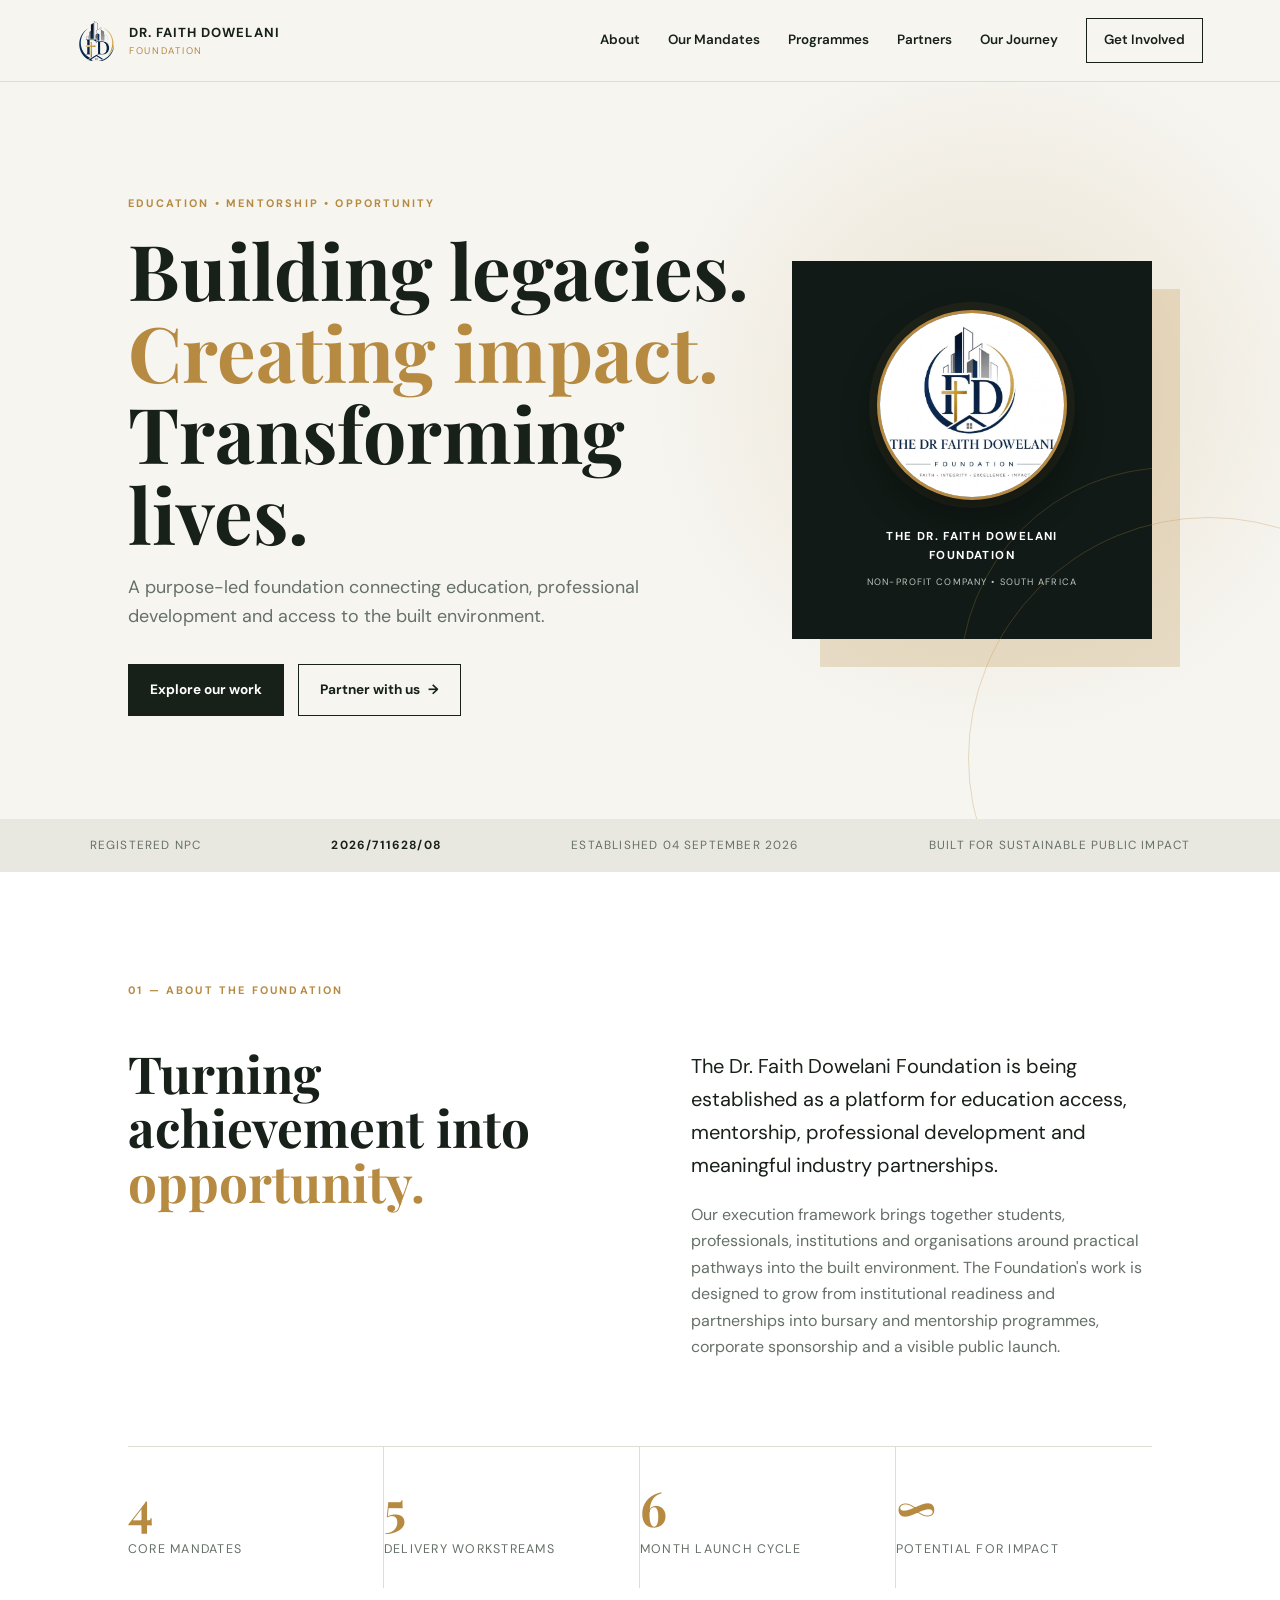
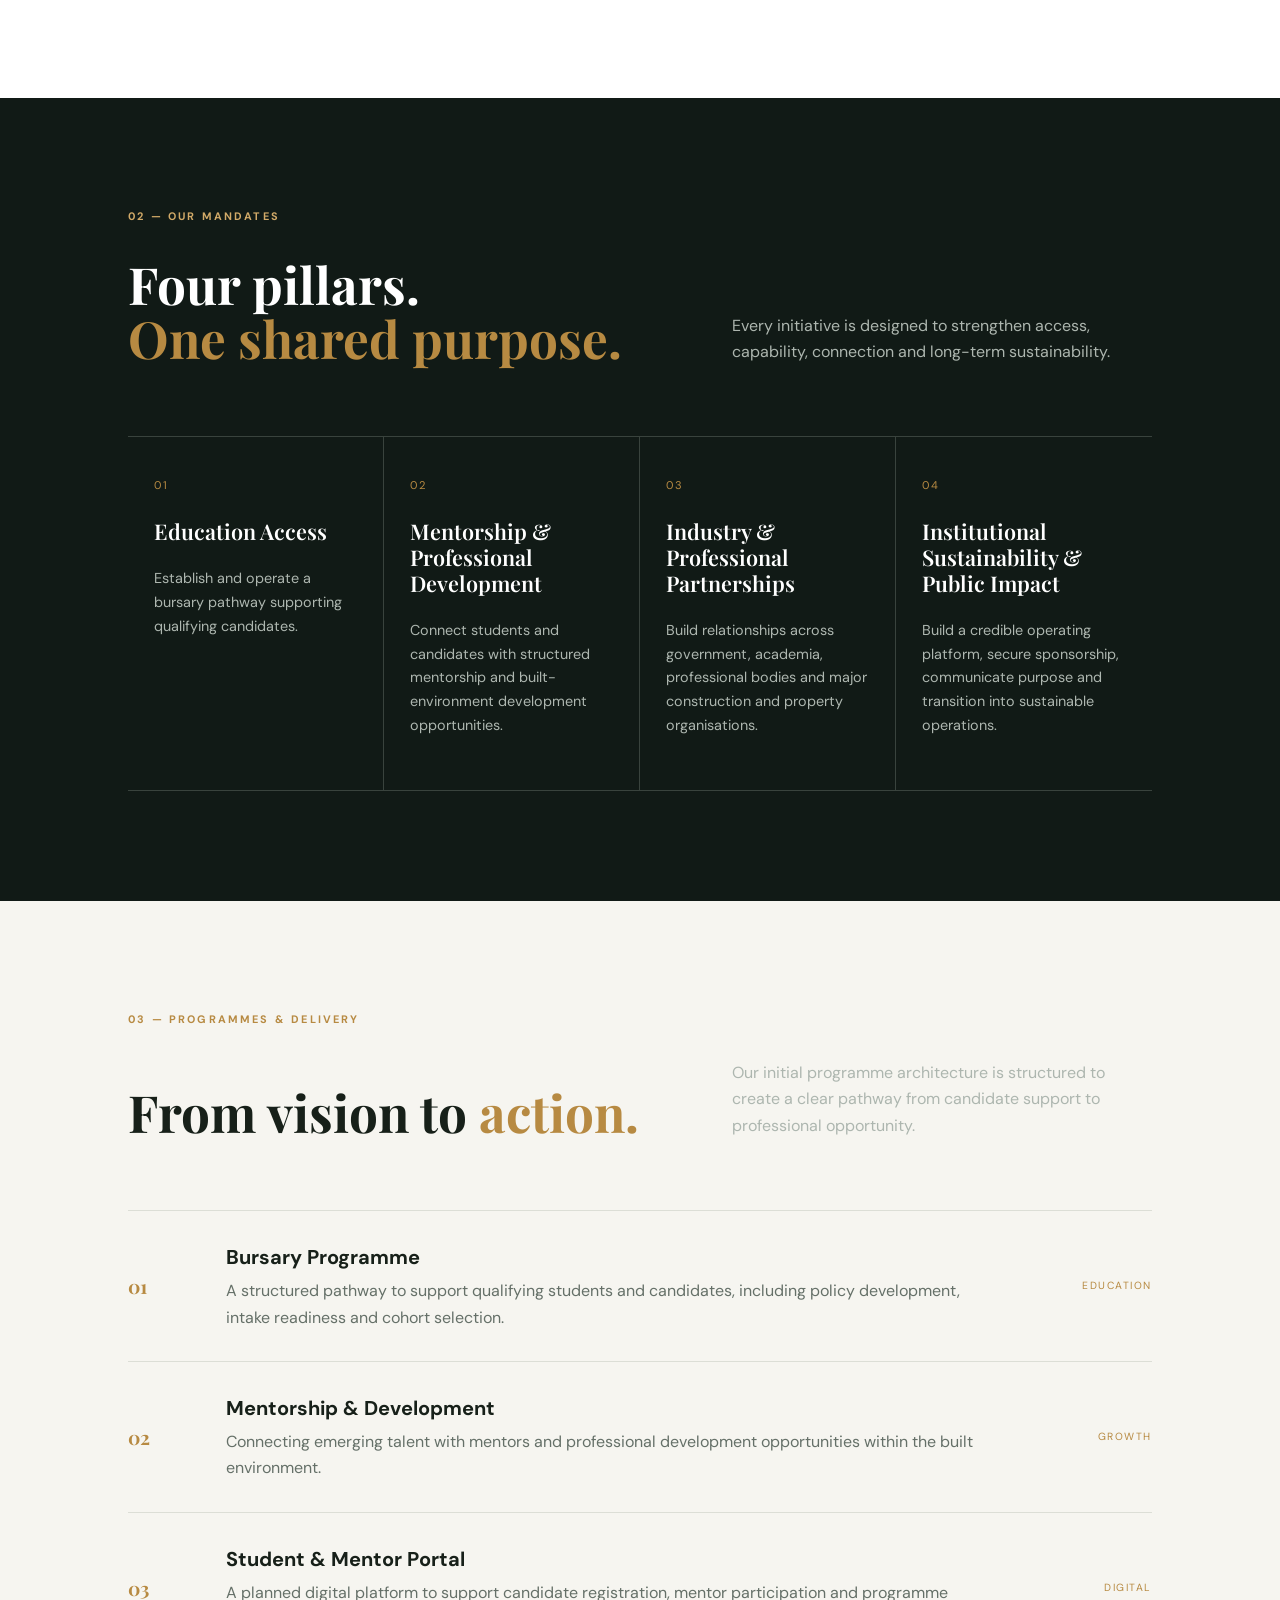
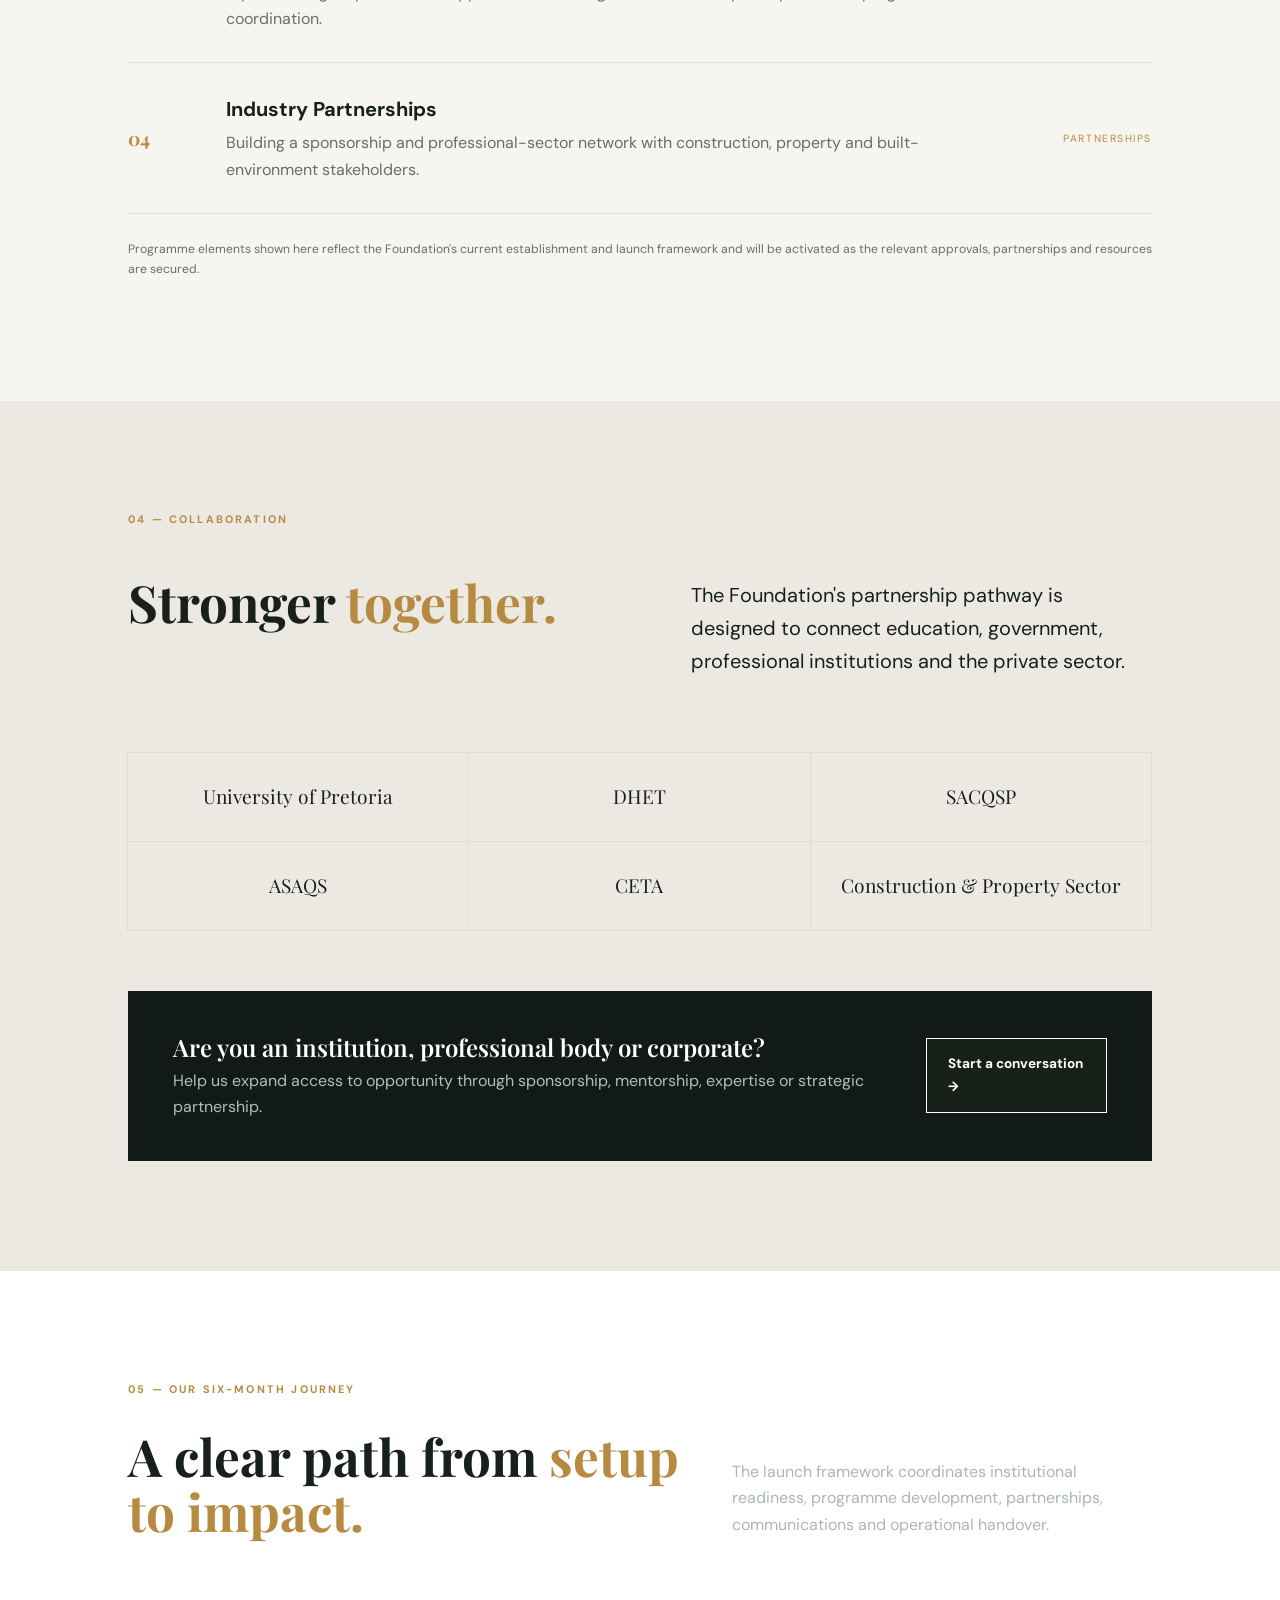
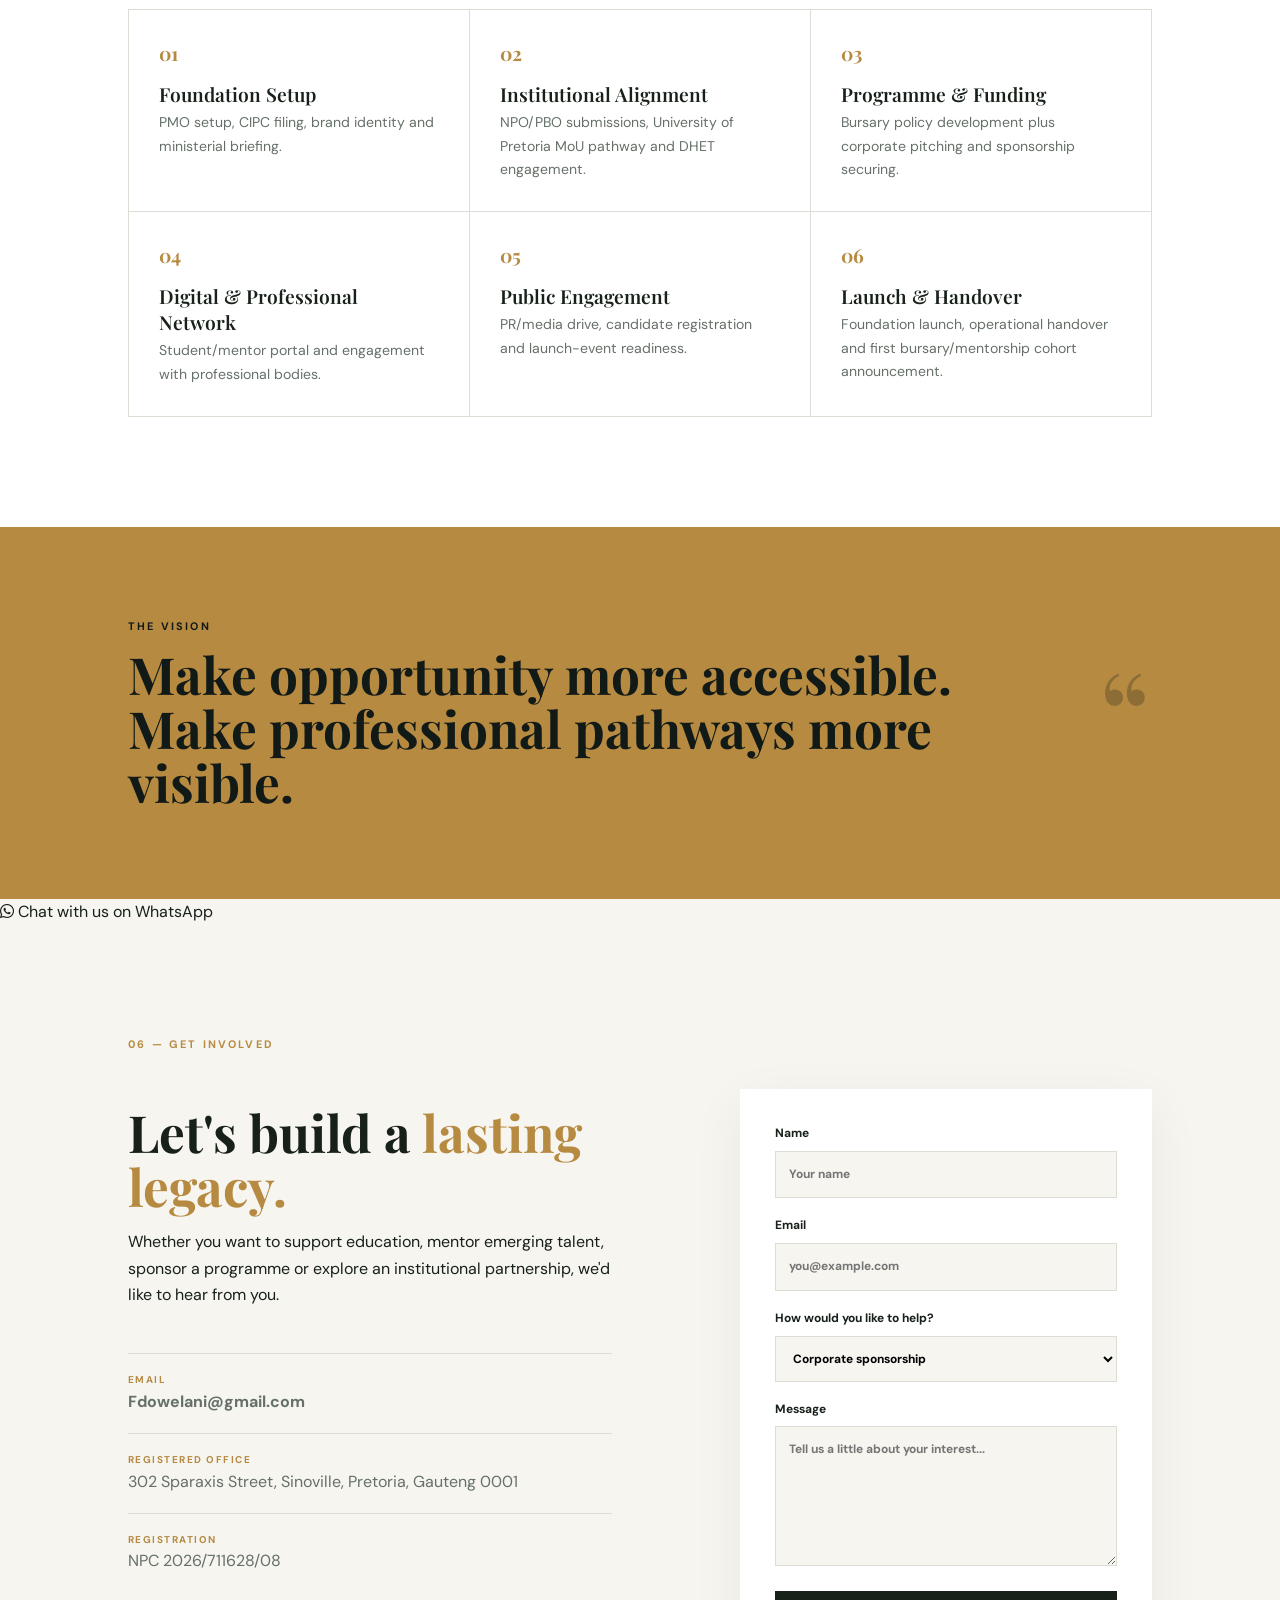
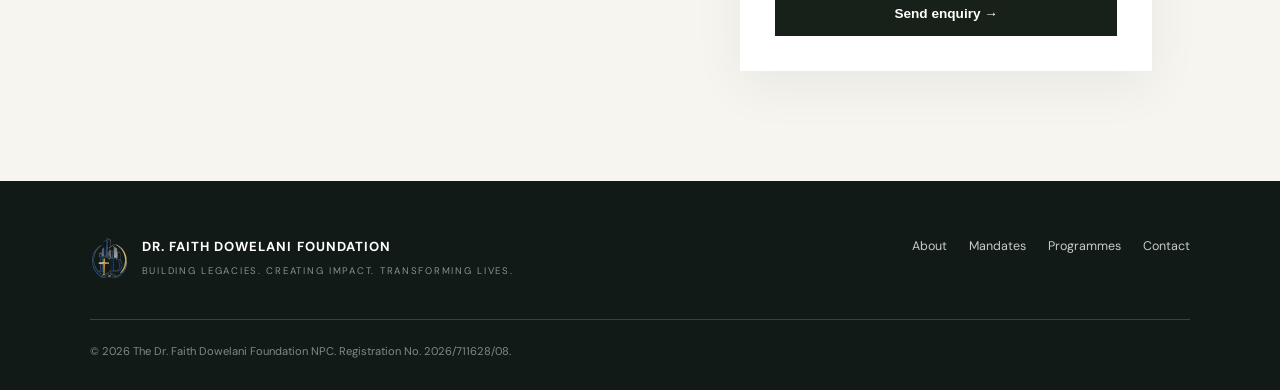
==== commit 08f57ee8: "Update index.html" ====
--- a/index.html
+++ b/index.html
@@ -12,6 +12,10 @@
   <link rel="icon" type="image/png" sizes="32x32" href="assets/favicon-32.png">
   <link rel="icon" type="image/png" sizes="16x16" href="assets/favicon-16.png">
   <link rel="apple-touch-icon" sizes="180x180" href="assets/apple-touch-icon.png">
+  <link
+  rel="stylesheet"
+  href="https://cdnjs.cloudflare.com/ajax/libs/font-awesome/6.5.2/css/all.min.css"
+>
 </head>
 <body>
   <header class="site-header">
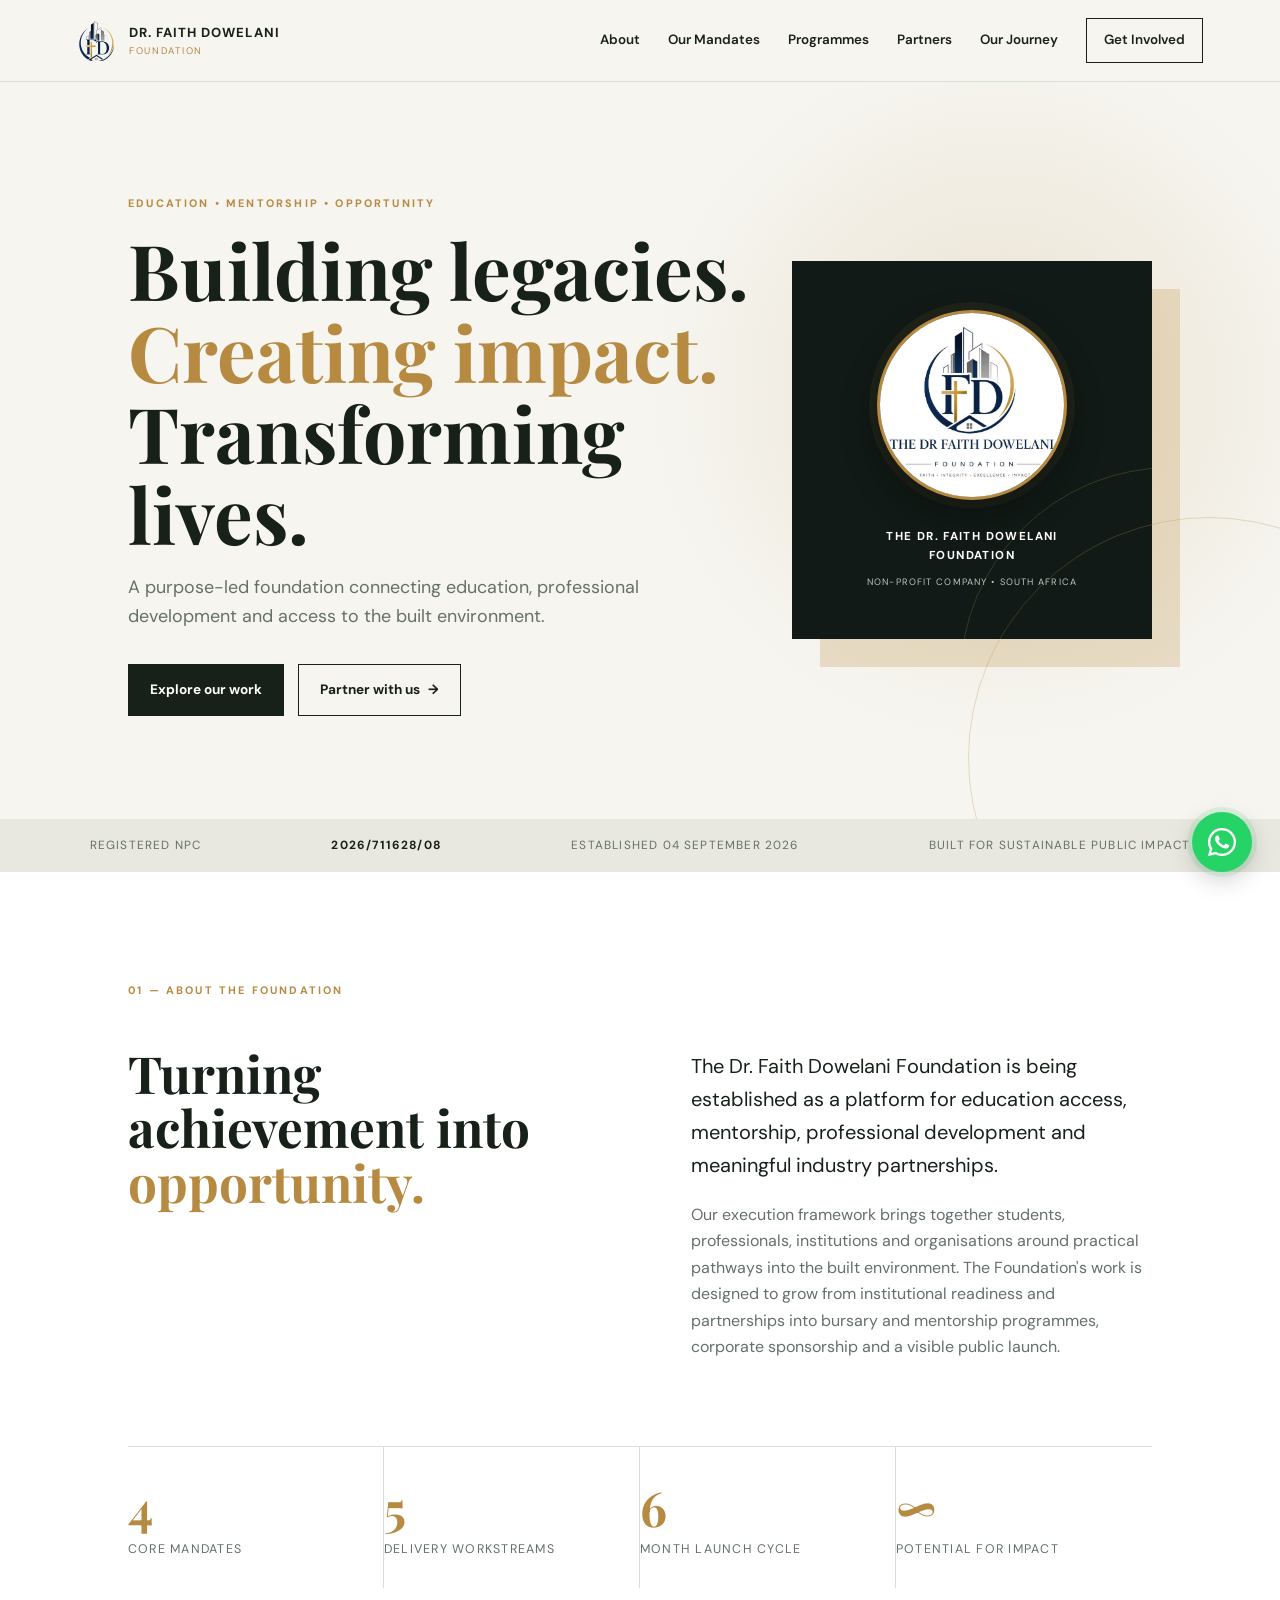
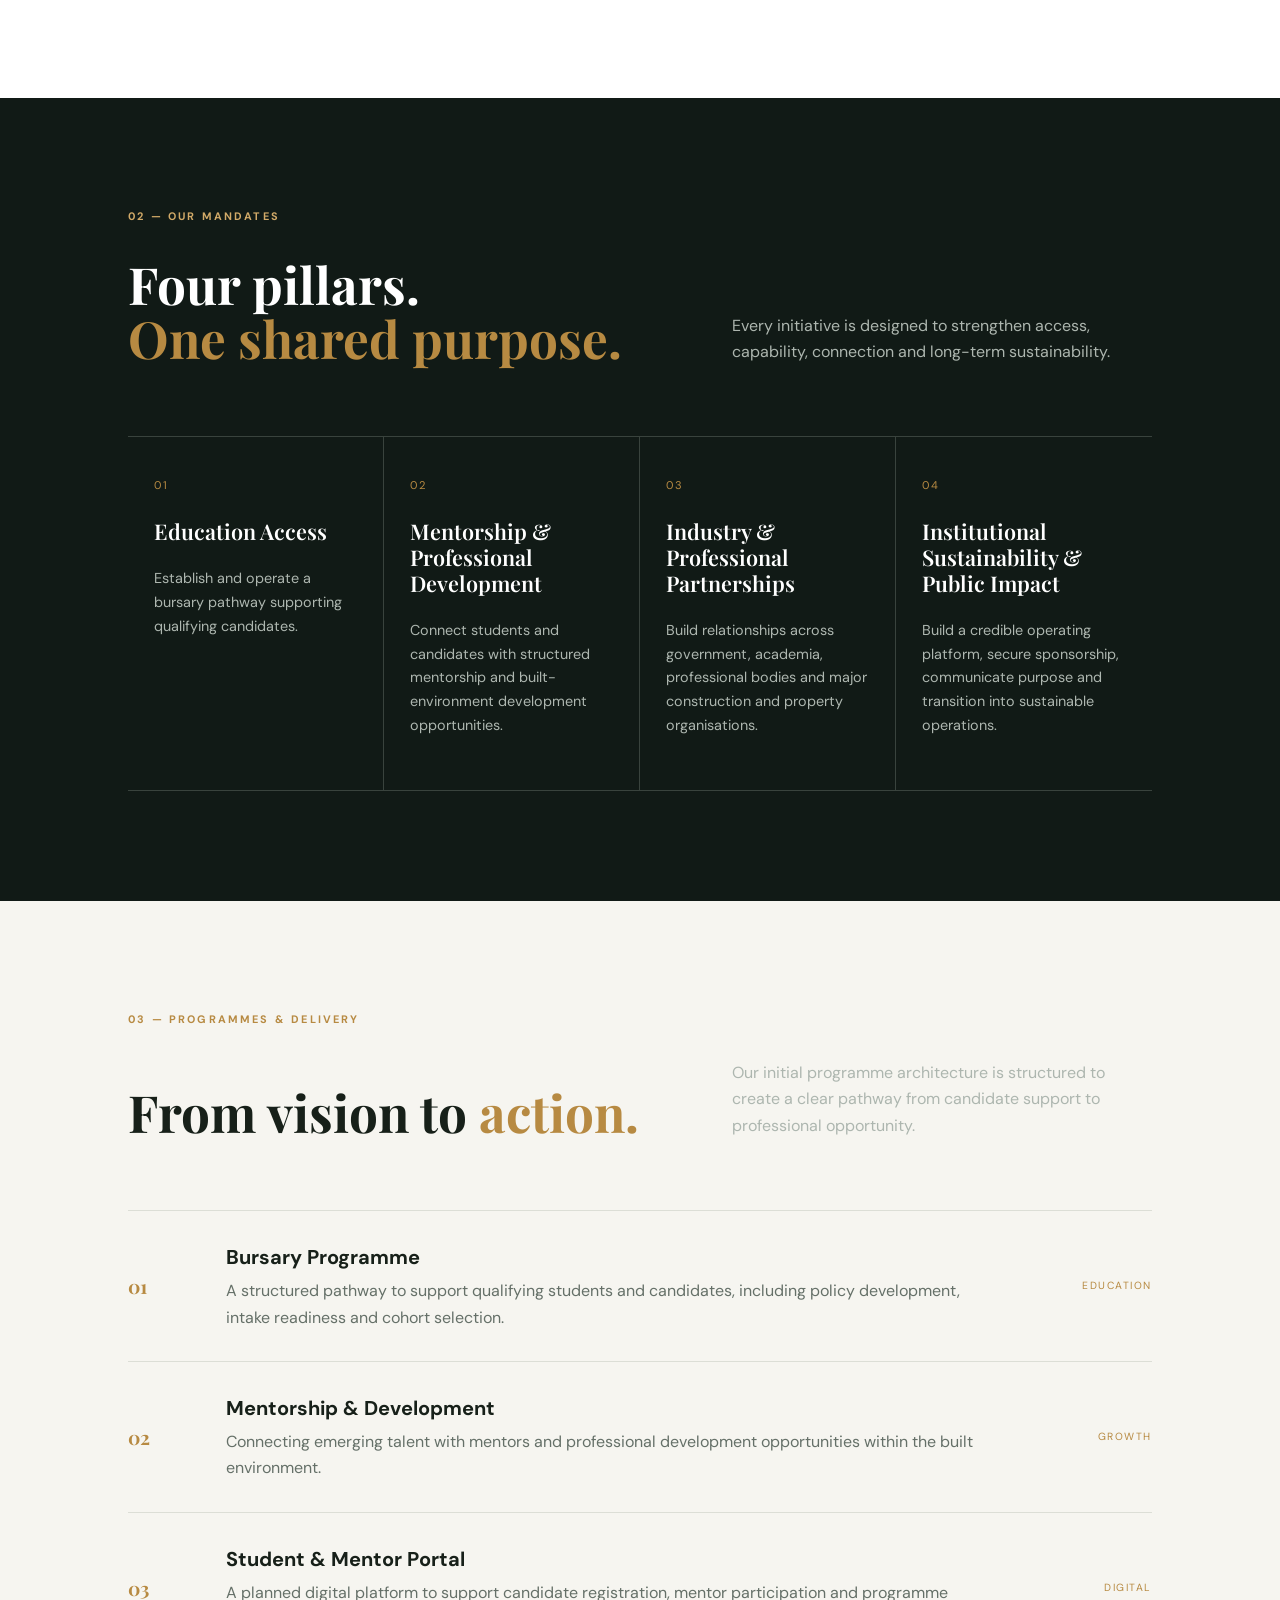
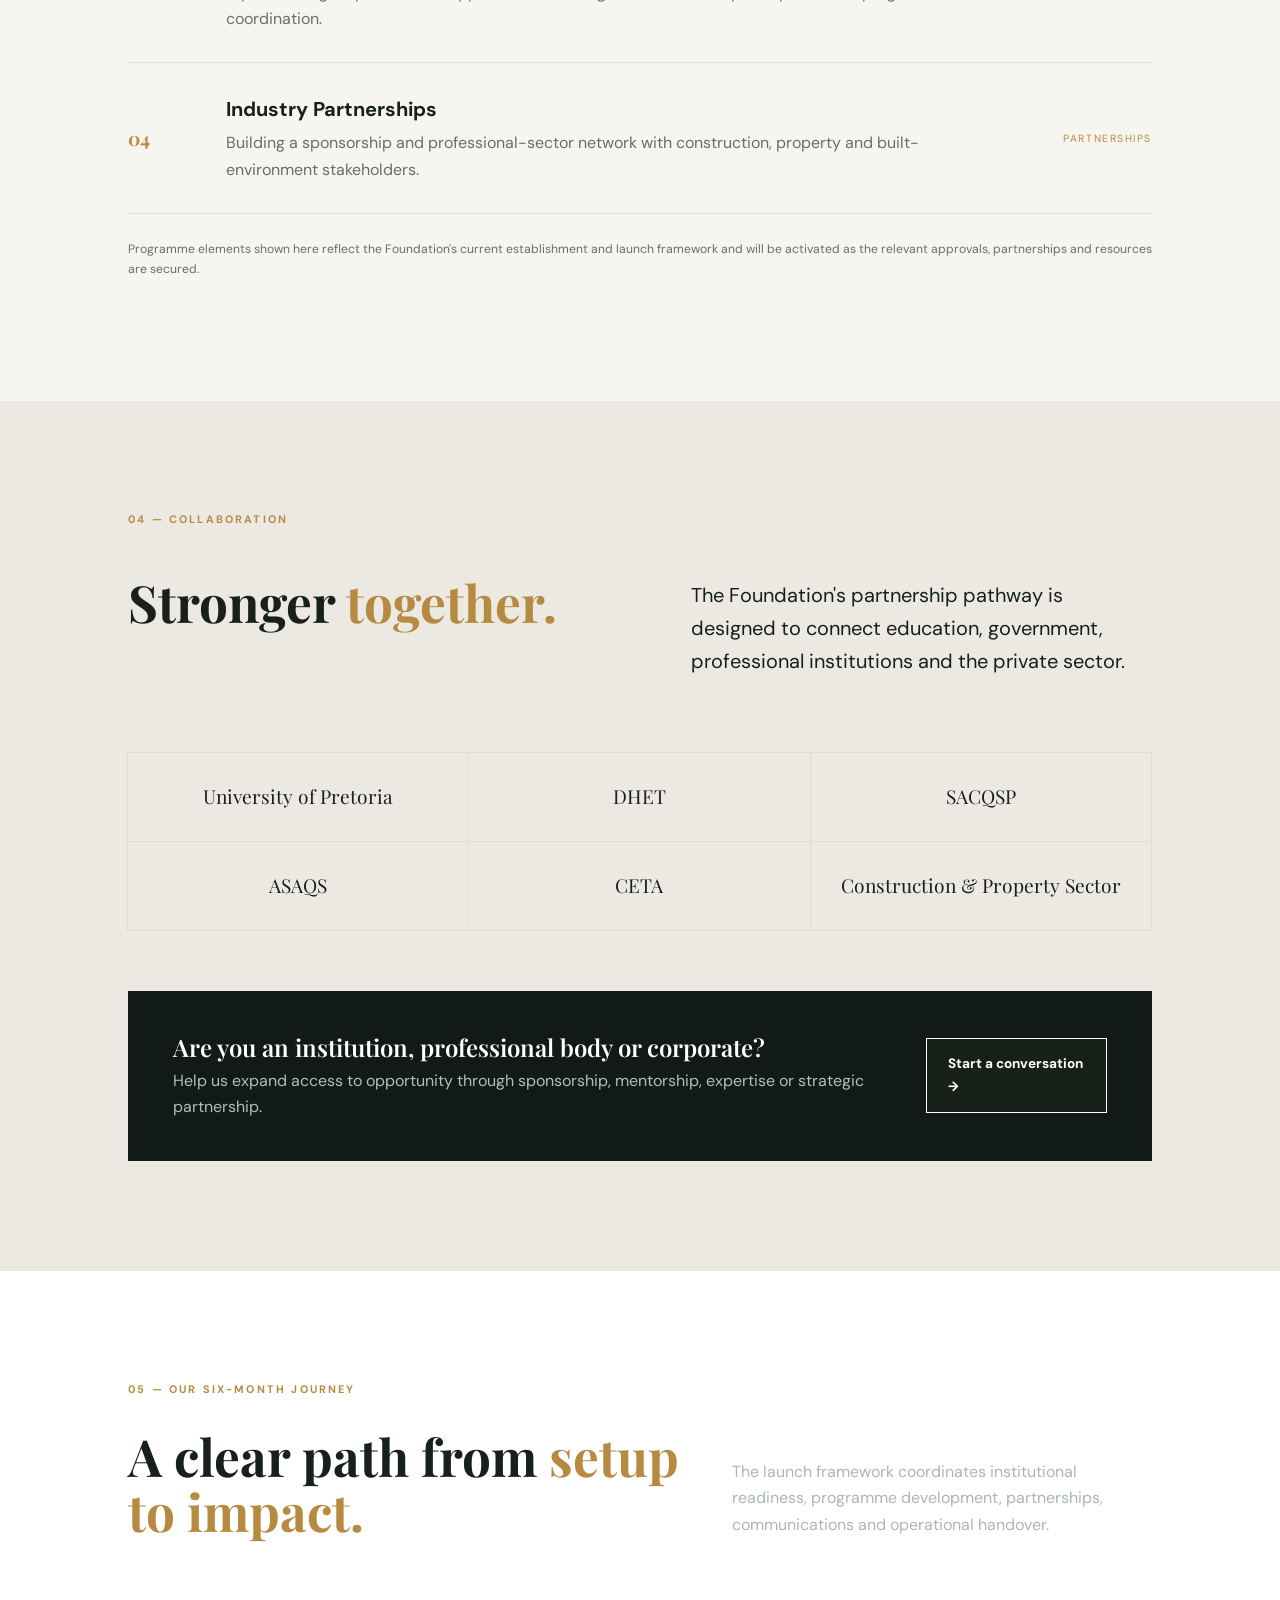
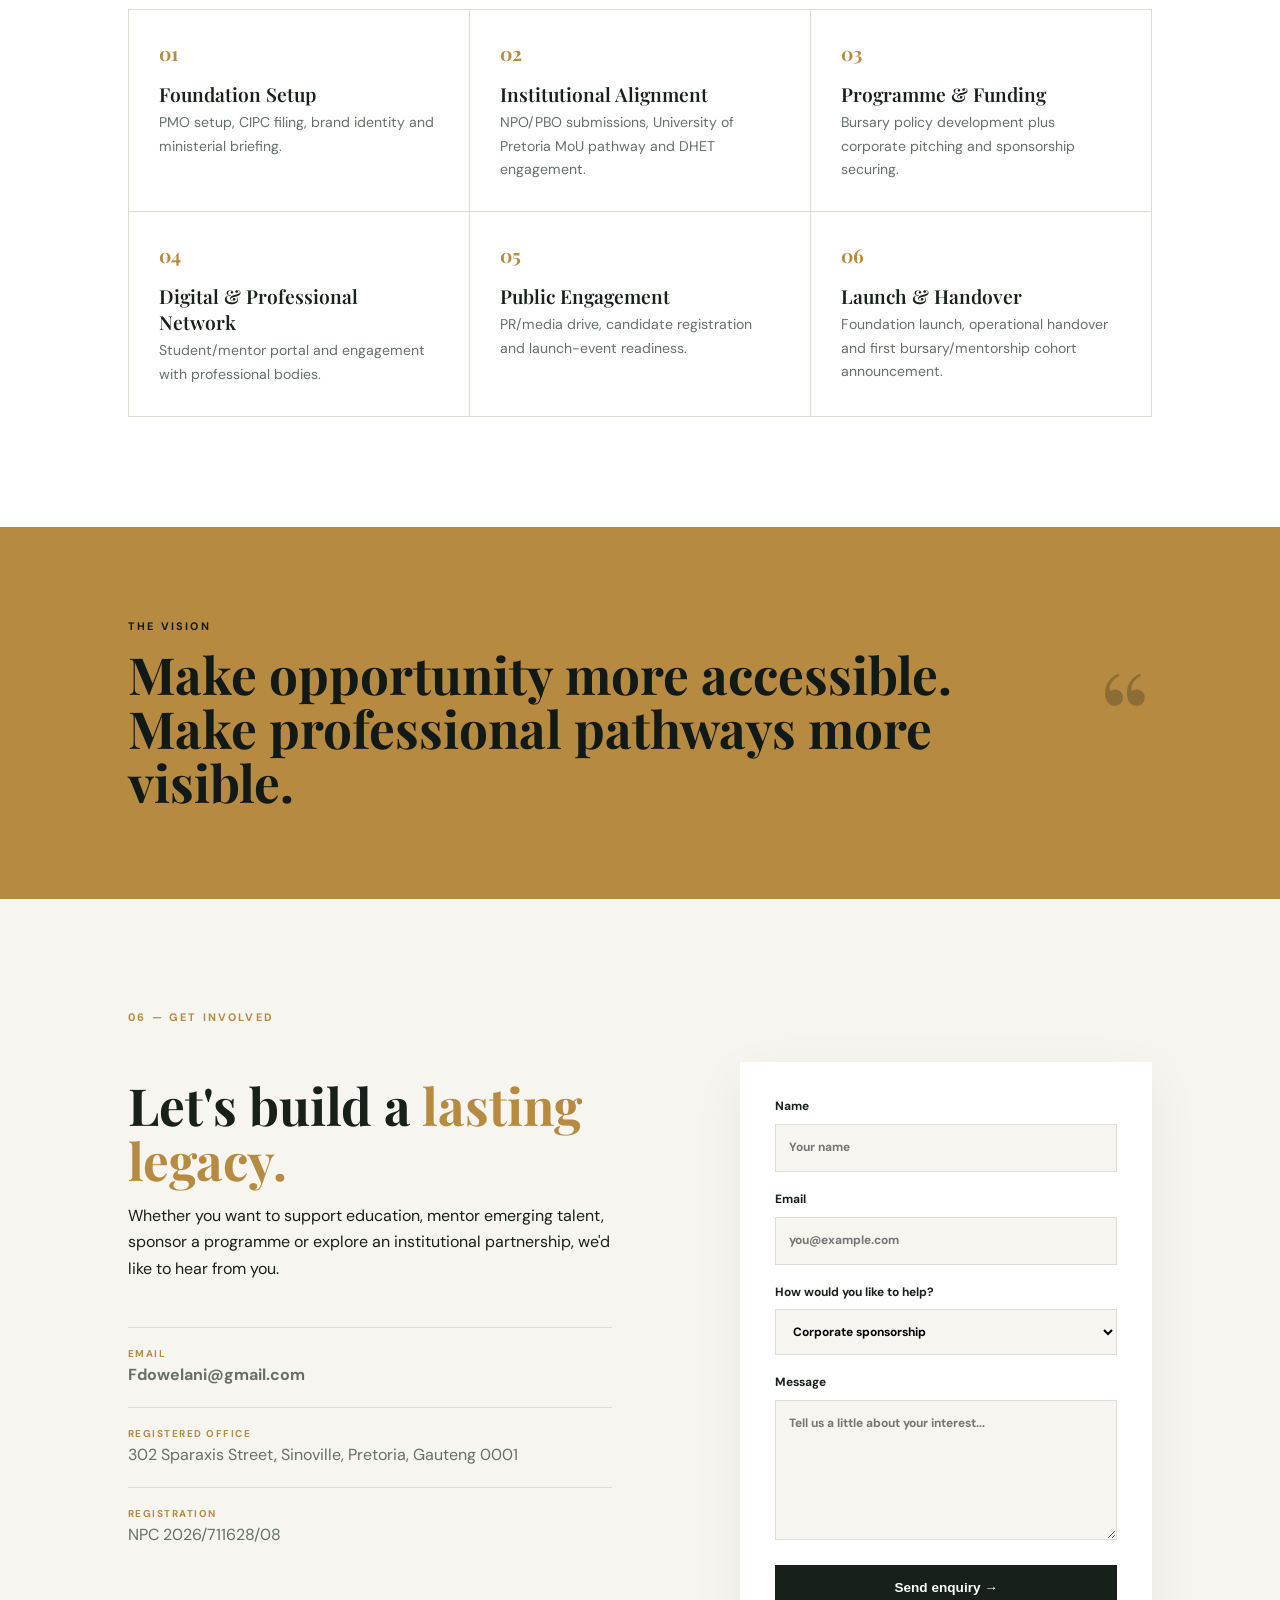
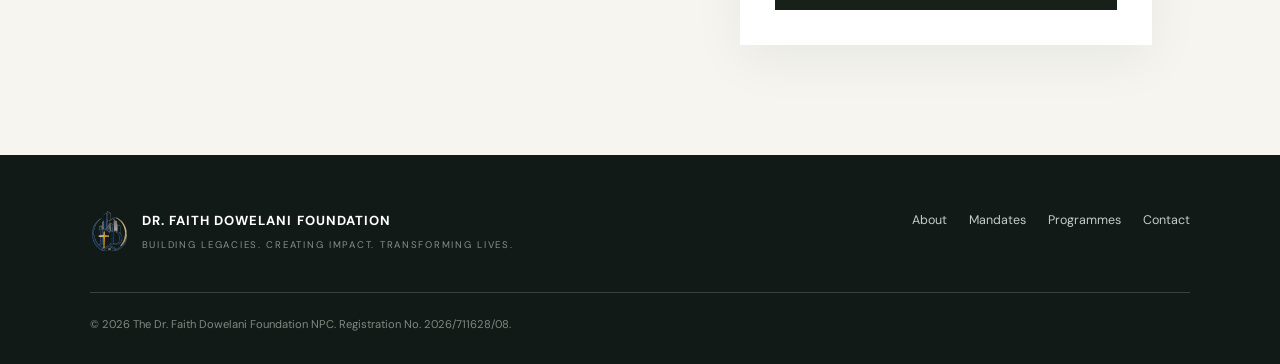
==== commit 92f0e5be: "Update index.html" ====
--- a/index.html
+++ b/index.html
@@ -166,7 +166,16 @@
       <div><p class="eyebrow">THE VISION</p><h2>Make opportunity more accessible.<br>Make professional pathways more visible.</h2></div>
       <div class="quote-mark">“</div>
     </section>
-    <!-- WhatsApp Floating Button -->
+    
+    <section id="contact" class="section contact">
+      <div class="section-label">06 — GET INVOLVED</div>
+      <div class="contact-grid">
+        <div>
+          <h2>Let's build a <span>lasting legacy.</span></h2>
+          <p>Whether you want to support education, mentor emerging talent, sponsor a programme or explore an institutional partnership, we'd like to hear from you.</p>
+          <div class="contact-details">
+            <p><small>EMAIL</small><a href="mailto:Fdowelani@gmail.com">Fdowelani@gmail.com</a></p>
+            <!-- WhatsApp Floating Button -->
 <a
   href="https://wa.me/27732699160"
   class="whatsapp-float"
@@ -181,14 +190,6 @@
   </span>
 </a>
 
-    <section id="contact" class="section contact">
-      <div class="section-label">06 — GET INVOLVED</div>
-      <div class="contact-grid">
-        <div>
-          <h2>Let's build a <span>lasting legacy.</span></h2>
-          <p>Whether you want to support education, mentor emerging talent, sponsor a programme or explore an institutional partnership, we'd like to hear from you.</p>
-          <div class="contact-details">
-            <p><small>EMAIL</small><a href="mailto:Fdowelani@gmail.com">Fdowelani@gmail.com</a></p>
             <p><small>REGISTERED OFFICE</small>302 Sparaxis Street, Sinoville, Pretoria, Gauteng 0001</p>
             <p><small>REGISTRATION</small>NPC 2026/711628/08</p>
           </div>
--- a/styles.css
+++ b/styles.css
@@ -598,7 +598,132 @@
   color: var(--muted);
   margin-top: 25px;
 }
-
+/* =========================
+   WHATSAPP FLOATING BUTTON
+========================= */
+
+.whatsapp-float {
+  position: fixed;
+  right: 28px;
+  bottom: 28px;
+
+  width: 60px;
+  height: 60px;
+
+  display: flex;
+  align-items: center;
+  justify-content: center;
+
+  background: #25d366;
+  color: #ffffff;
+
+  border-radius: 50%;
+
+  text-decoration: none;
+
+  box-shadow:
+    0 8px 25px rgba(0, 0, 0, 0.18),
+    0 0 0 5px rgba(37, 211, 102, 0.12);
+
+  z-index: 1000;
+
+  transition:
+    transform 0.25s ease,
+    box-shadow 0.25s ease;
+}
+
+.whatsapp-float:hover {
+  transform: translateY(-4px) scale(1.05);
+
+  box-shadow:
+    0 12px 30px rgba(0, 0, 0, 0.22),
+    0 0 0 7px rgba(37, 211, 102, 0.12);
+}
+
+/* WhatsApp icon */
+
+.whatsapp-icon {
+  font-size: 32px;
+  font-weight: 700;
+  line-height: 1;
+}
+
+/* Tooltip */
+
+.whatsapp-tooltip {
+  position: absolute;
+
+  right: 72px;
+  top: 50%;
+
+  transform: translateY(-50%);
+
+  white-space: nowrap;
+
+  background: var(--deep);
+  color: #ffffff;
+
+  padding: 10px 15px;
+
+  font-size: 0.72rem;
+  font-weight: 600;
+
+  letter-spacing: 0.02em;
+
+  opacity: 0;
+  visibility: hidden;
+
+  transition:
+    opacity 0.25s ease,
+    visibility 0.25s ease,
+    transform 0.25s ease;
+
+  box-shadow: 0 8px 25px rgba(0, 0, 0, 0.15);
+}
+
+.whatsapp-tooltip::after {
+  content: "";
+
+  position: absolute;
+
+  right: -6px;
+  top: 50%;
+
+  width: 12px;
+  height: 12px;
+
+  background: var(--deep);
+
+  transform: translateY(-50%) rotate(45deg);
+}
+
+.whatsapp-float:hover .whatsapp-tooltip {
+  opacity: 1;
+  visibility: visible;
+
+  transform: translateY(-50%) translateX(-3px);
+}
+
+/* Mobile */
+
+@media (max-width: 700px) {
+
+  .whatsapp-float {
+    width: 54px;
+    height: 54px;
+
+    right: 18px;
+    bottom: 18px;
+  }
+
+  .whatsapp-icon {
+    font-size: 28px;
+  }
+
+  .whatsapp-tooltip {
+    display: none;
+  }
+}
 /* =========================
    PARTNERS
 ========================= */
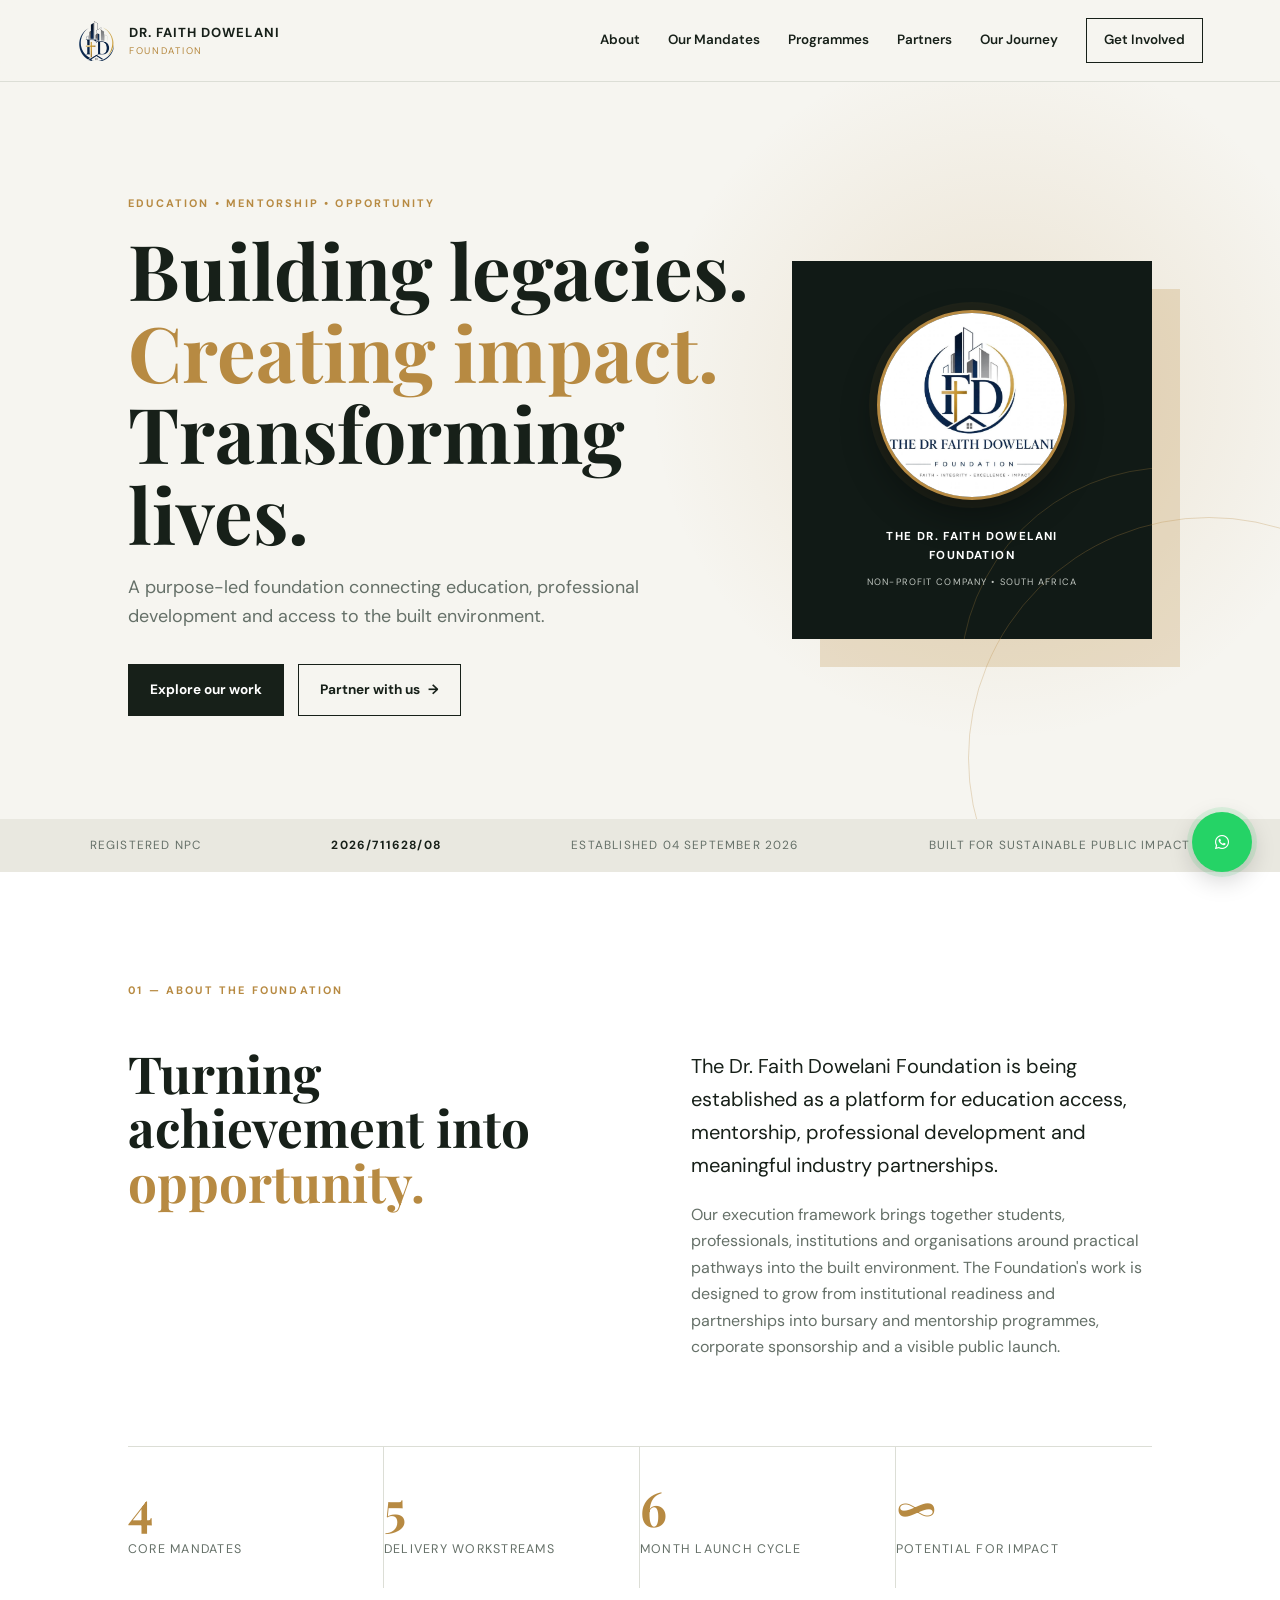
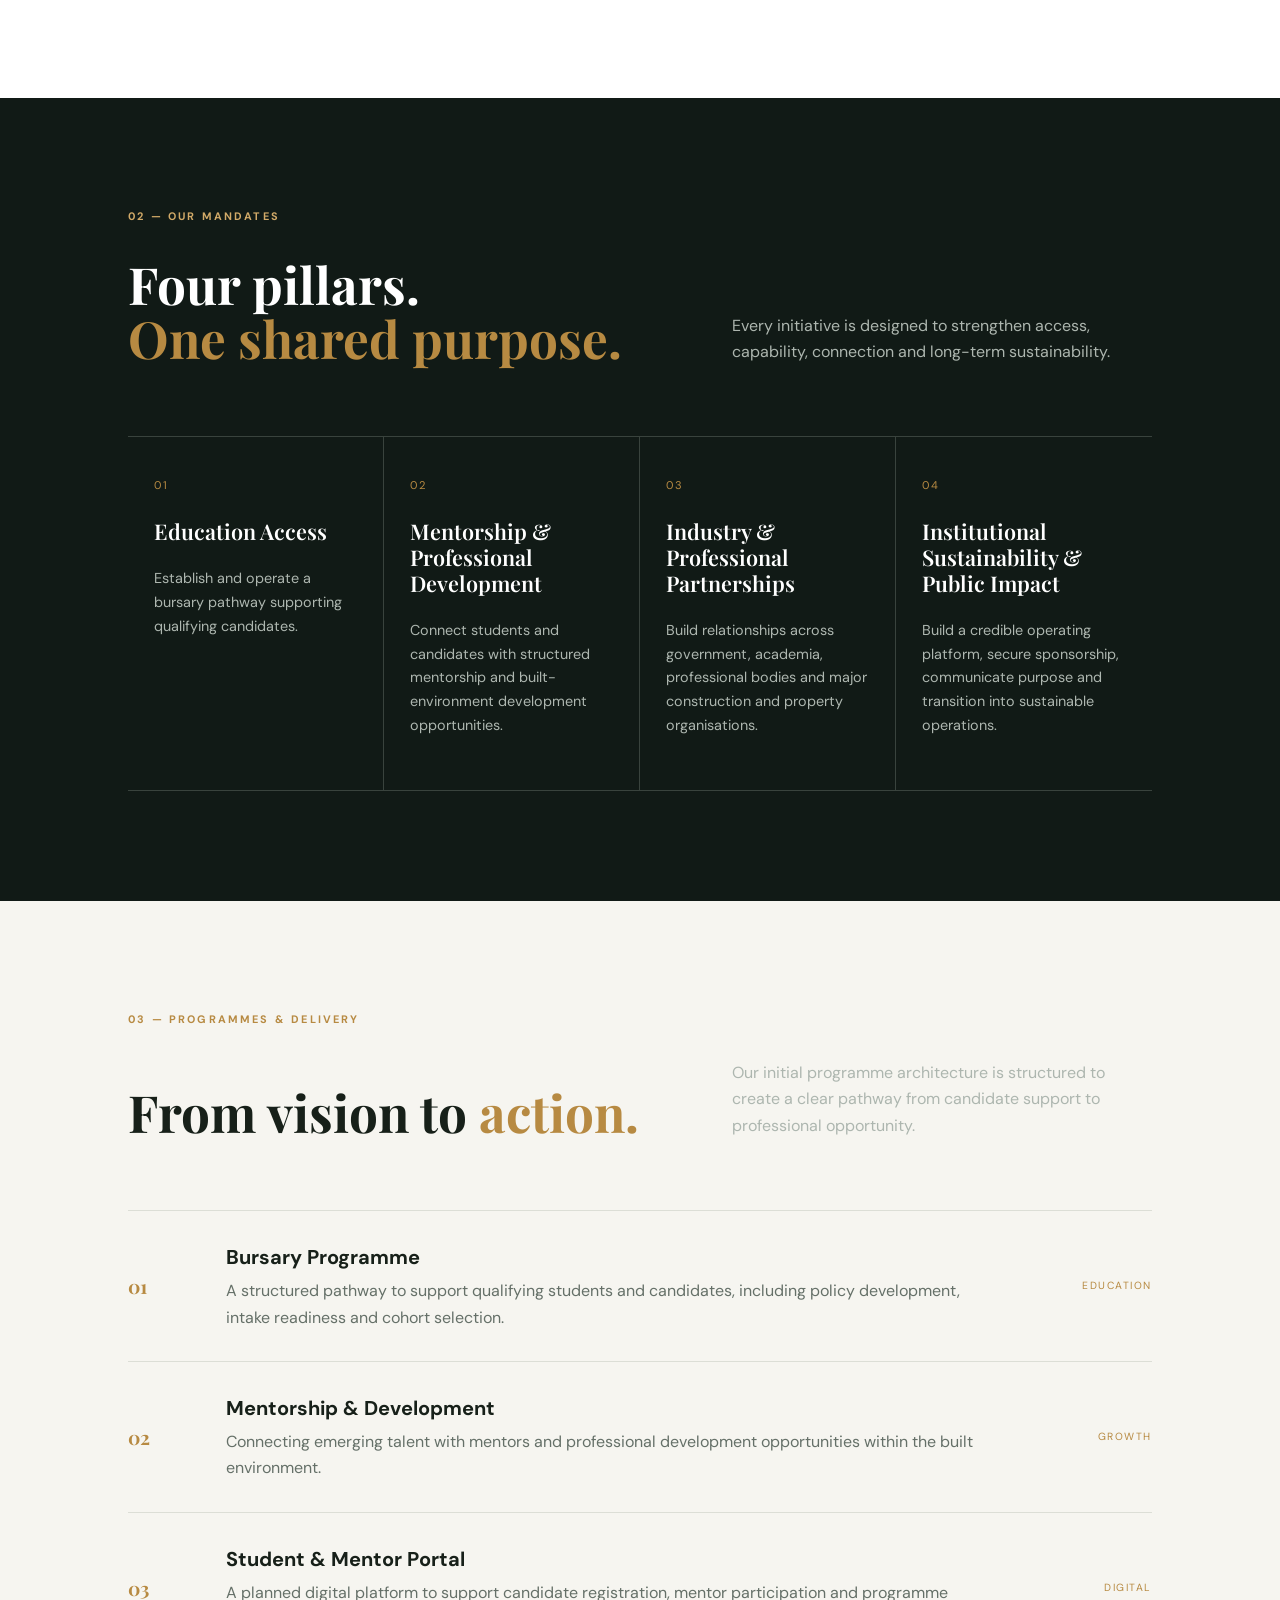
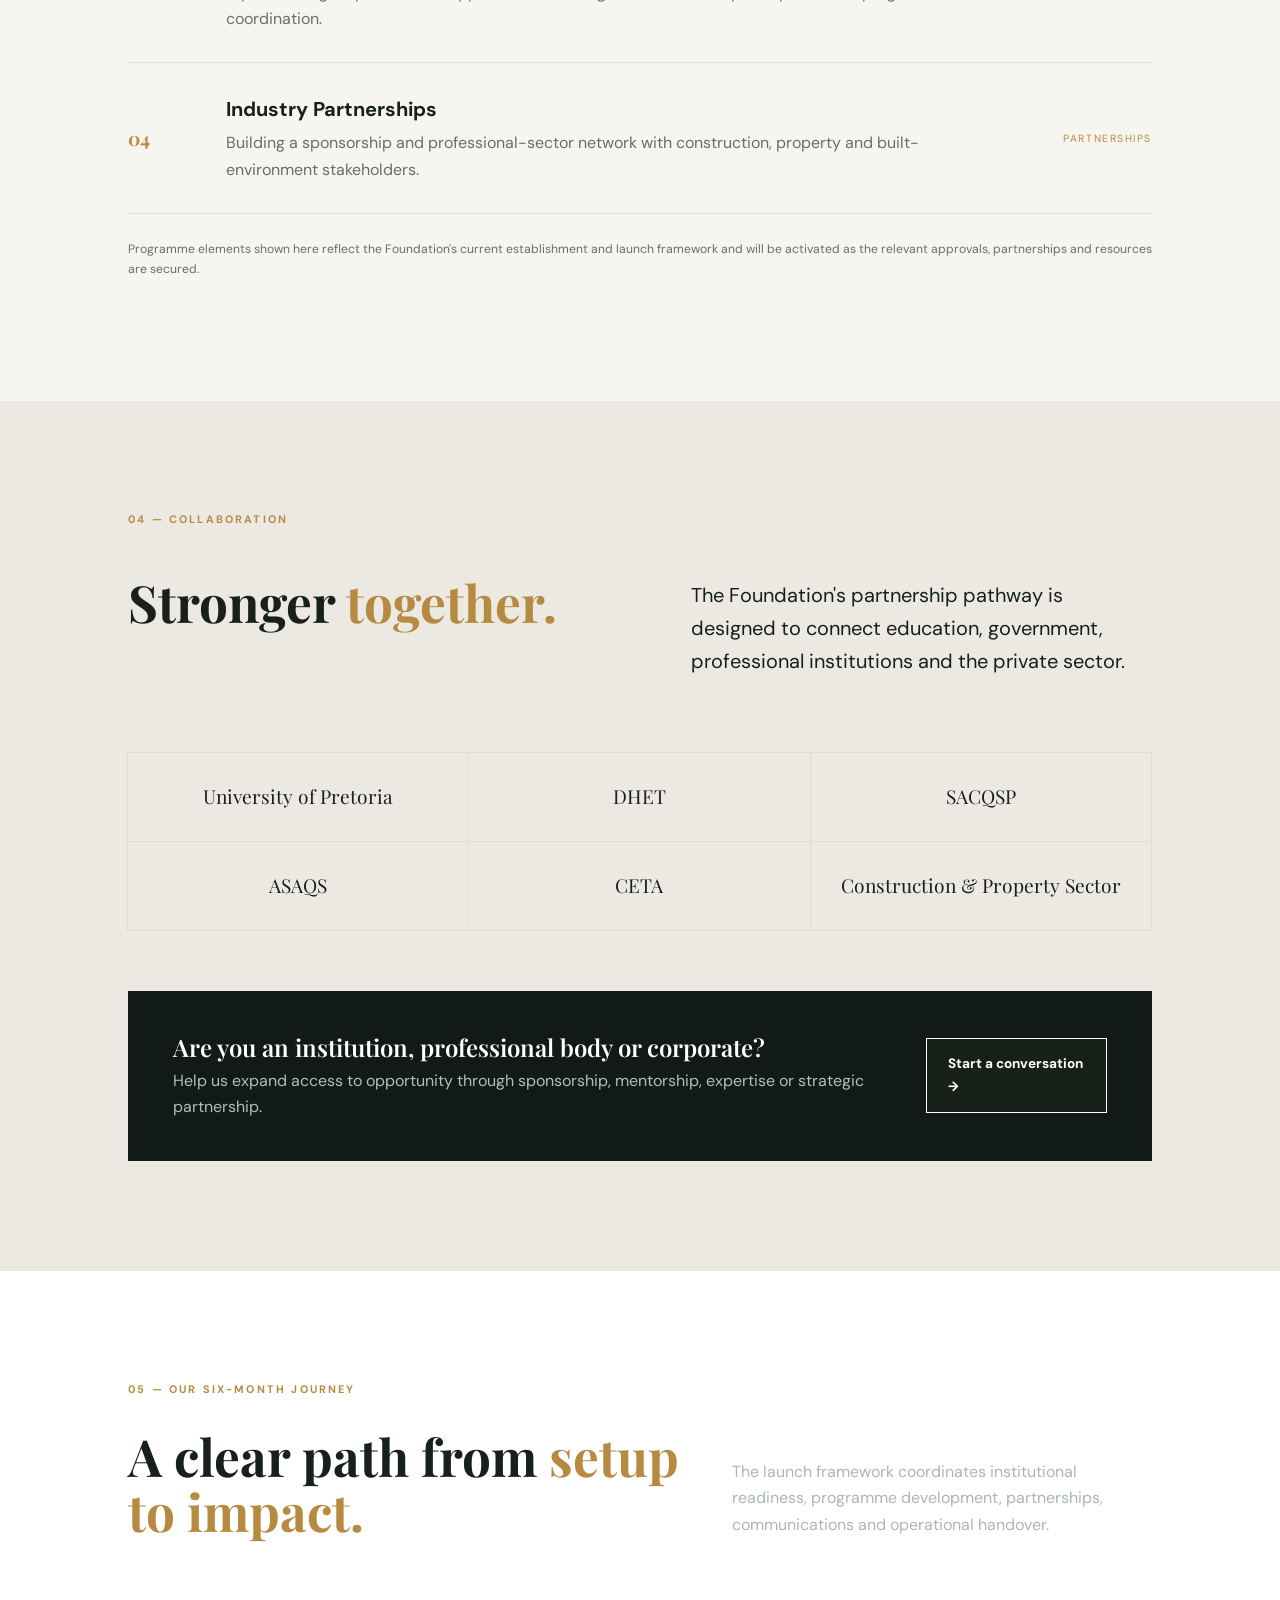
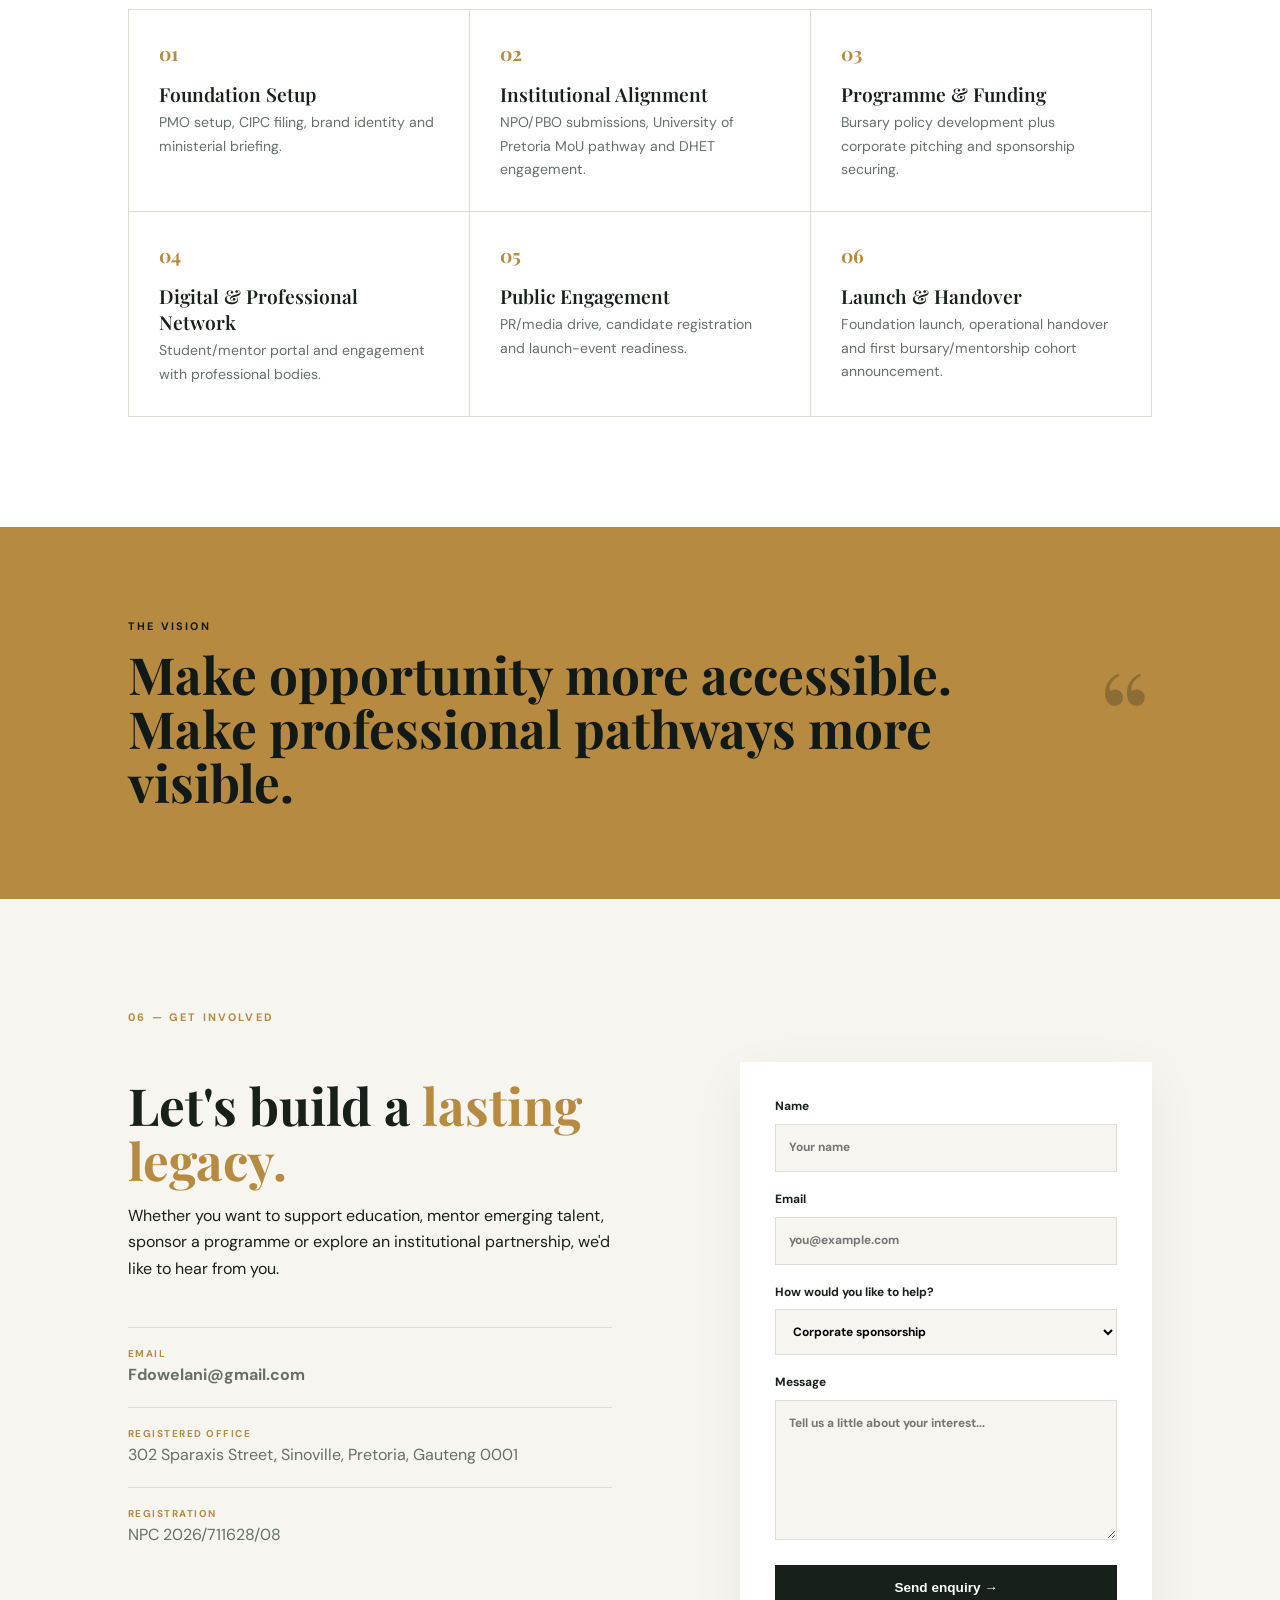
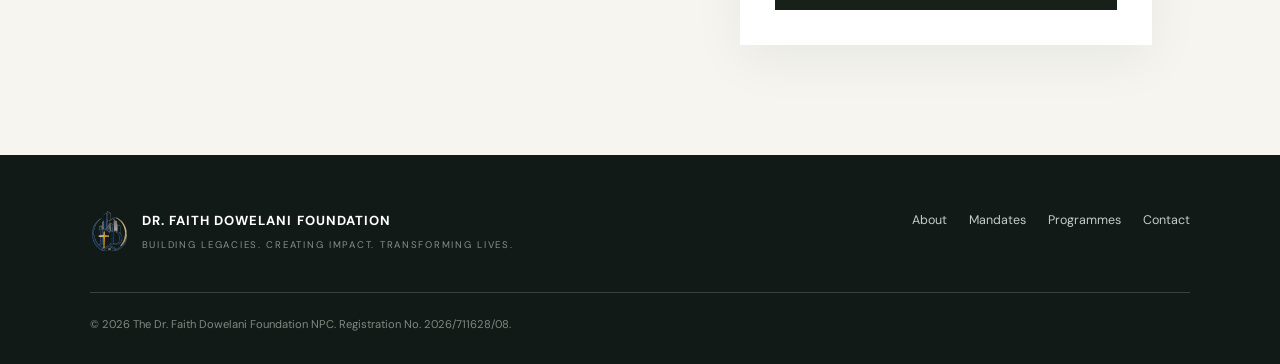
==== commit ea88ced6: "Update index.html" ====
--- a/index.html
+++ b/index.html
@@ -9,13 +9,14 @@
   <link rel="preconnect" href="https://fonts.gstatic.com" crossorigin>
   <link href="https://fonts.googleapis.com/css2?family=DM+Sans:wght@400;500;600;700&family=Playfair+Display:wght@600;700&display=swap" rel="stylesheet">
   <link rel="stylesheet" href="styles.css">
-  <link rel="icon" type="image/png" sizes="32x32" href="assets/favicon-32.png">
-  <link rel="icon" type="image/png" sizes="16x16" href="assets/favicon-16.png">
-  <link rel="apple-touch-icon" sizes="180x180" href="assets/apple-touch-icon.png">
   <link
   rel="stylesheet"
   href="https://cdnjs.cloudflare.com/ajax/libs/font-awesome/6.5.2/css/all.min.css"
 >
+  <link rel="icon" type="image/png" sizes="32x32" href="assets/favicon-32.png">
+  <link rel="icon" type="image/png" sizes="16x16" href="assets/favicon-16.png">
+  <link rel="apple-touch-icon" sizes="180x180" href="assets/apple-touch-icon.png">
+  
 </head>
 <body>
   <header class="site-header">
@@ -161,6 +162,16 @@
         <div><b>06</b><h3>Launch & Handover</h3><p>Foundation launch, operational handover and first bursary/mentorship cohort announcement.</p></div>
       </div>
     </section>
+    <!-- Floating WhatsApp Button -->
+<a
+  href="https://wa.me/27732699160"
+  class="whatsapp-float"
+  target="_blank"
+  rel="noopener noreferrer"
+  aria-label="Chat with us on WhatsApp"
+>
+  <i class="fa-brands fa-whatsapp"></i>
+</a>
 
     <section class="impact-banner">
       <div><p class="eyebrow">THE VISION</p><h2>Make opportunity more accessible.<br>Make professional pathways more visible.</h2></div>
@@ -175,21 +186,7 @@
           <p>Whether you want to support education, mentor emerging talent, sponsor a programme or explore an institutional partnership, we'd like to hear from you.</p>
           <div class="contact-details">
             <p><small>EMAIL</small><a href="mailto:Fdowelani@gmail.com">Fdowelani@gmail.com</a></p>
-            <!-- WhatsApp Floating Button -->
-<a
-  href="https://wa.me/27732699160"
-  class="whatsapp-float"
-  target="_blank"
-  rel="noopener noreferrer"
-  aria-label="Chat with The Dr. Faith Dowelani Foundation on WhatsApp"
->
-  <i class="fa-brands fa-whatsapp whatsapp-icon"></i>
-
-  <span class="whatsapp-tooltip">
-    Chat with us on WhatsApp
-  </span>
-</a>
-
+          
             <p><small>REGISTERED OFFICE</small>302 Sparaxis Street, Sinoville, Pretoria, Gauteng 0001</p>
             <p><small>REGISTRATION</small>NPC 2026/711628/08</p>
           </div>
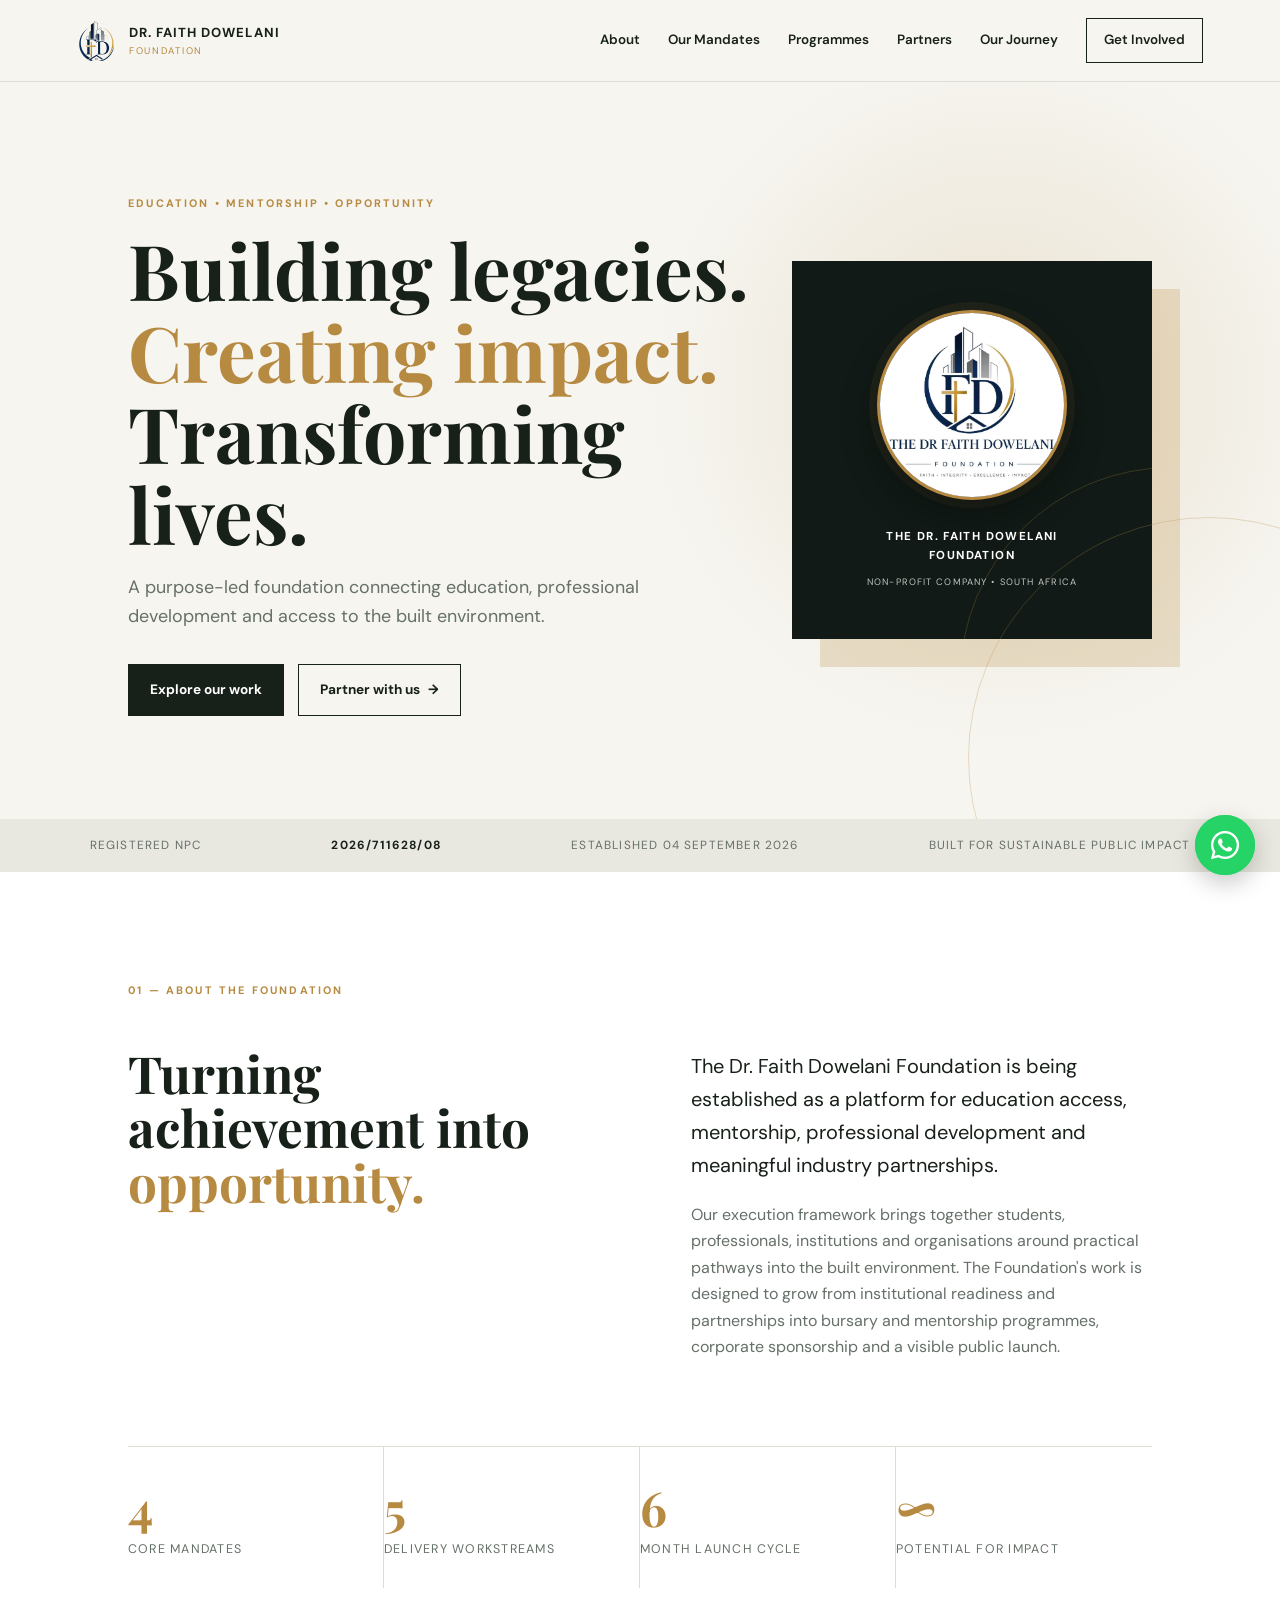
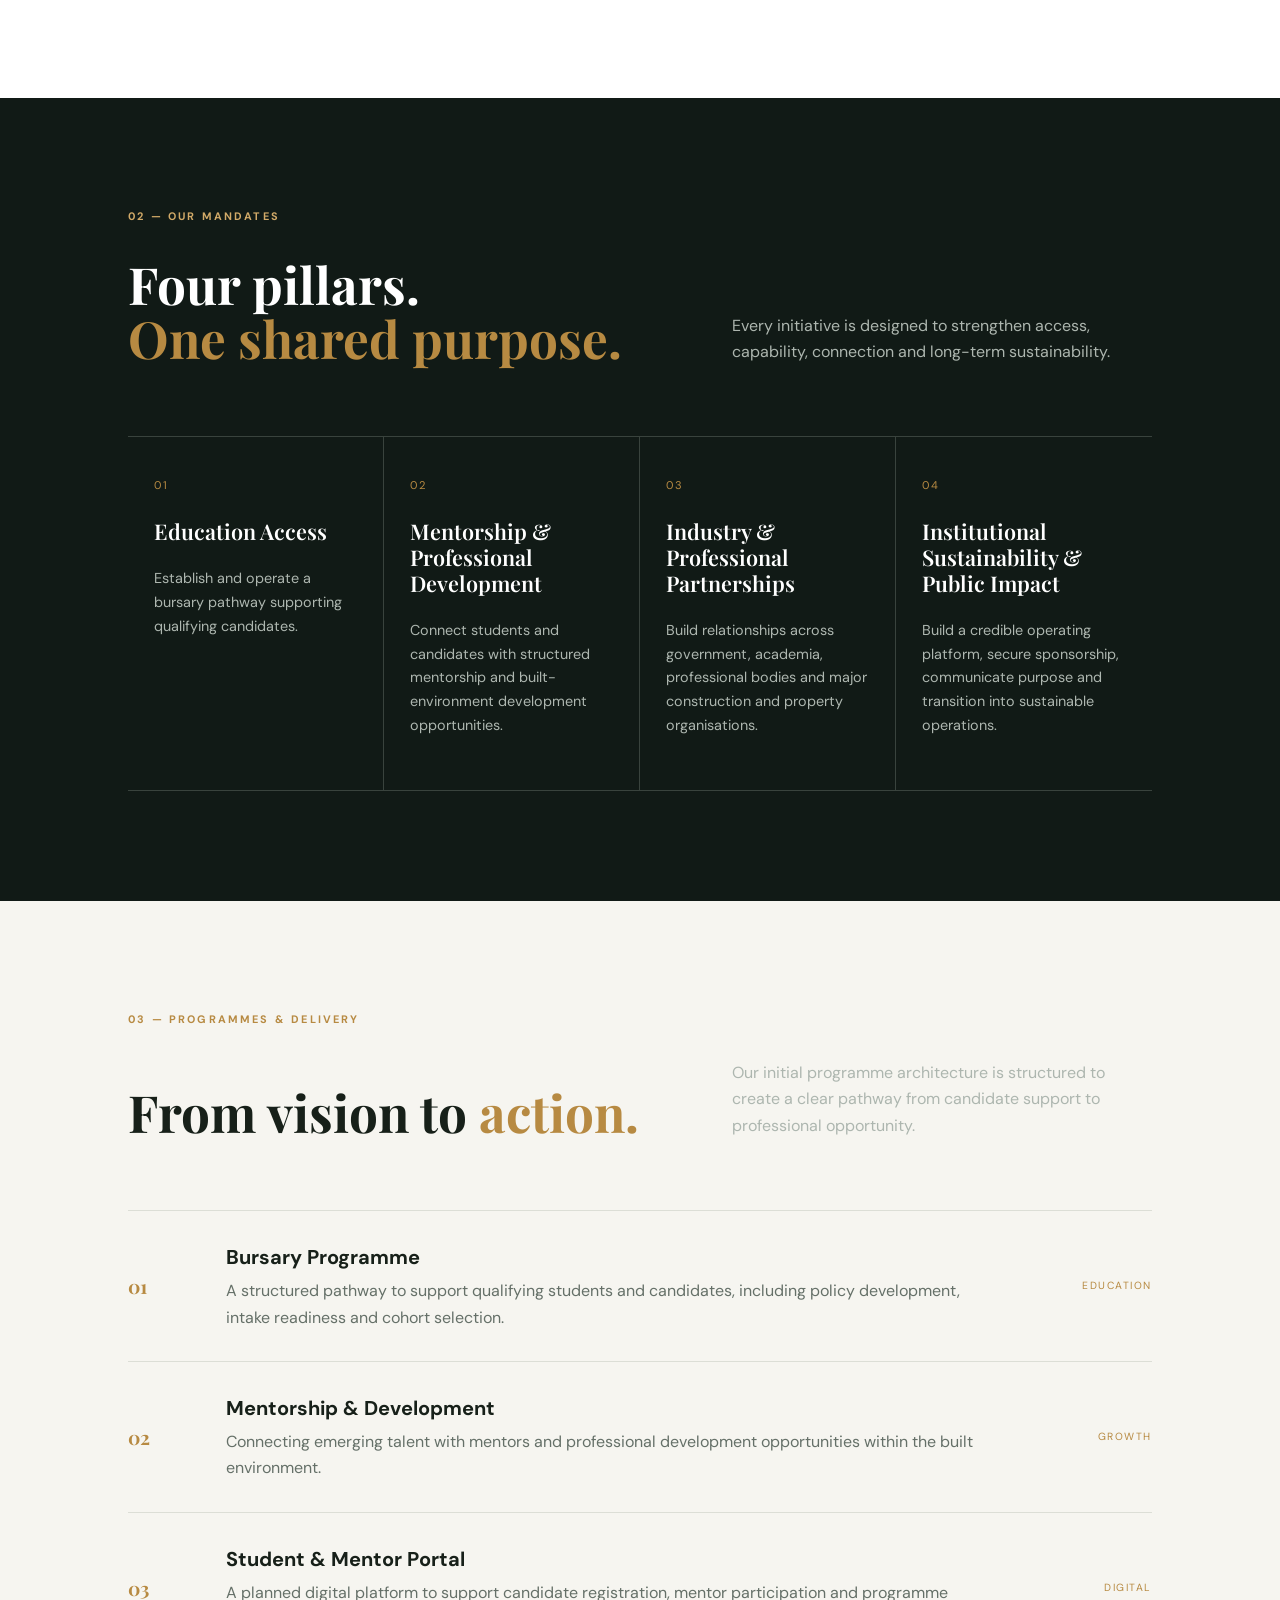
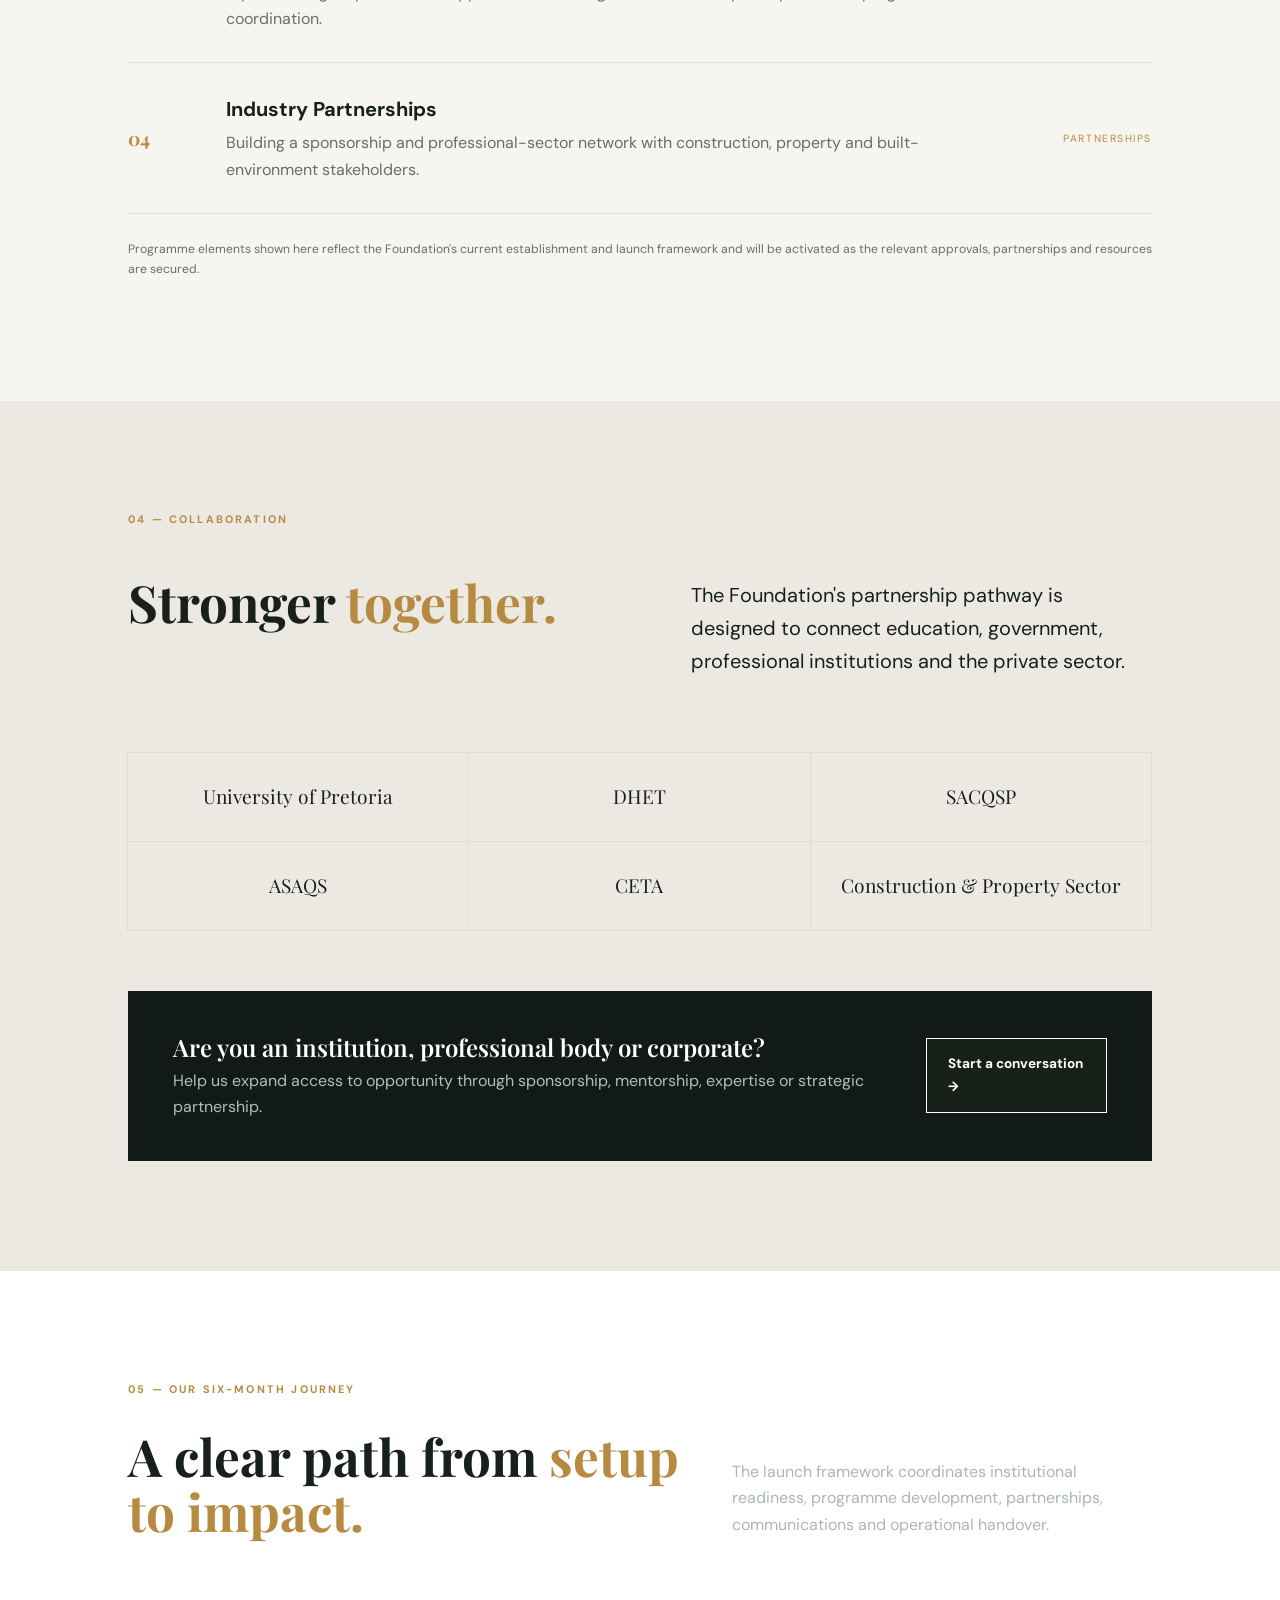
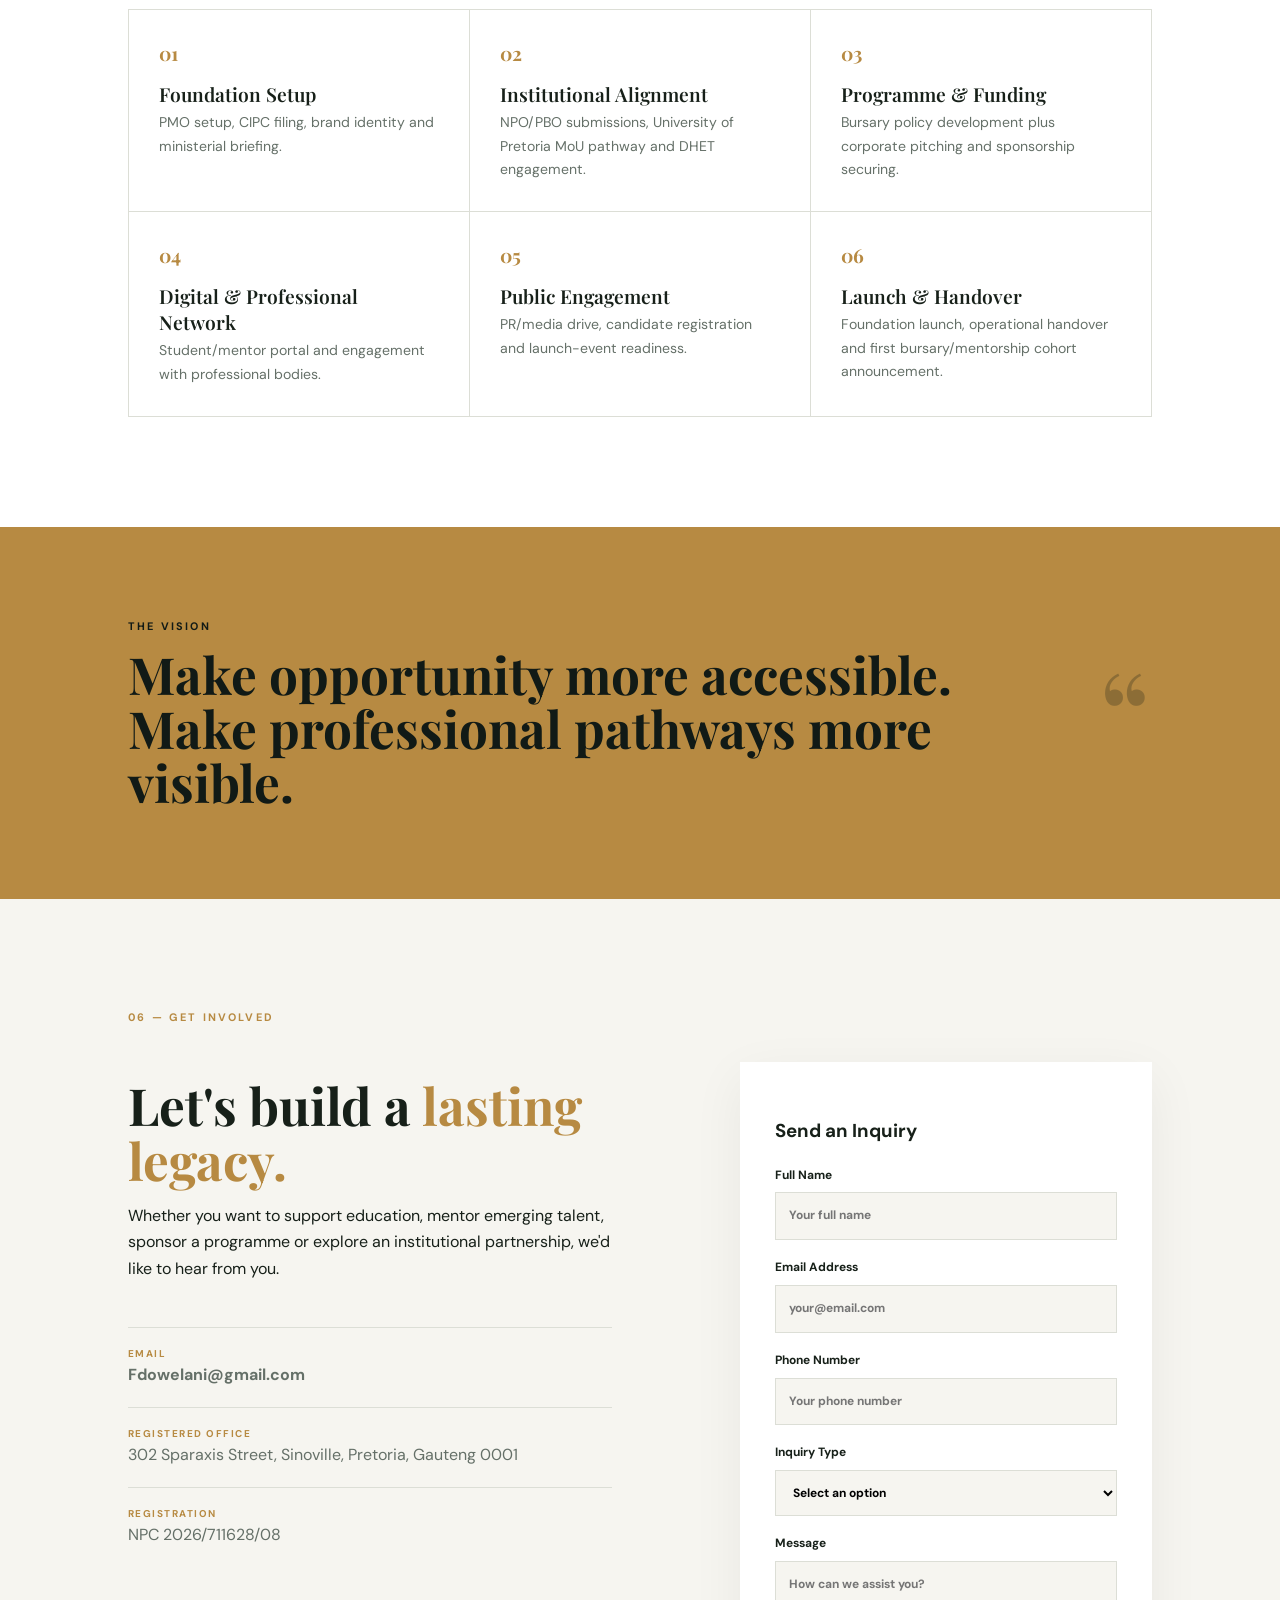
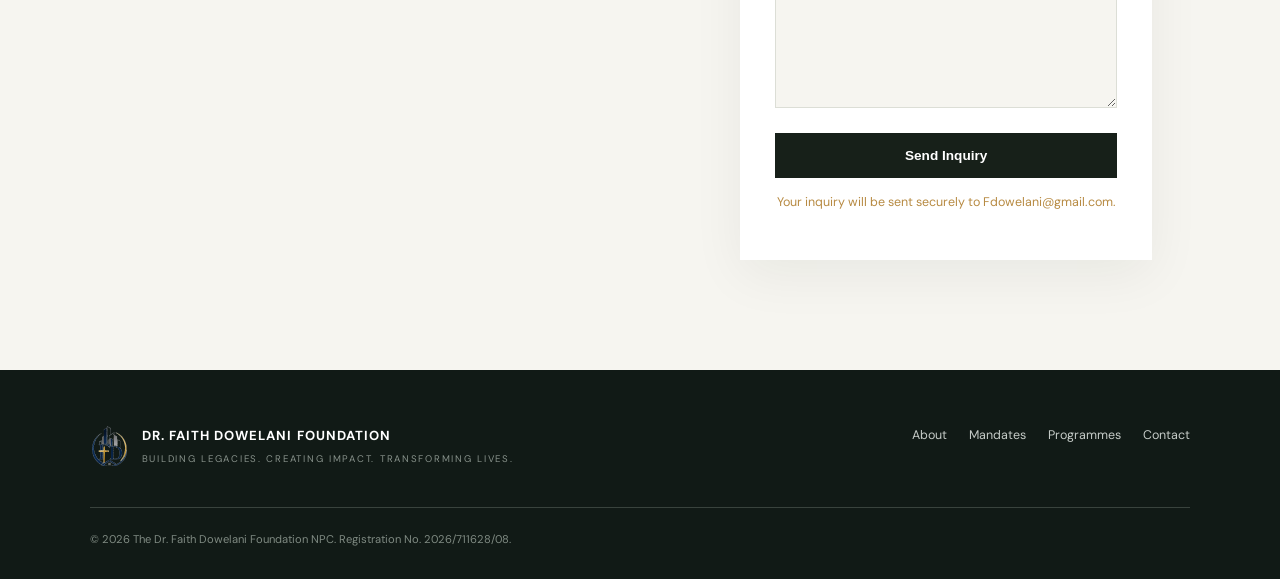
==== commit 2401cd59: "Update index.html" ====
--- a/index.html
+++ b/index.html
@@ -191,14 +191,82 @@
             <p><small>REGISTRATION</small>NPC 2026/711628/08</p>
           </div>
         </div>
-        <form class="contact-form" id="contactForm">
-          <label>Name<input type="text" name="Name" placeholder="Your name" required></label>
-          <label>Email<input type="email" name="Email" placeholder="you@example.com" required></label>
-          <label>How would you like to help?<select name="Interest"><option>Corporate sponsorship</option><option>Mentorship</option><option>Institutional partnership</option><option>Education support</option><option>General enquiry</option></select></label>
-          <label>Message<textarea name="Message" rows="5" placeholder="Tell us a little about your interest..."></textarea></label>
-          <button class="btn btn-primary" type="submit">Send enquiry →</button>
-          <p class="form-note" id="formNote" hidden>Your email app should now be open with this enquiry pre-filled — send it from there to reach us.</p>
-        </form>
+        <form
+  class="contact-form"
+  action="https://formspree.io/f/YOUR_FORM_ID"
+  method="POST"
+>
+
+  <h3>Send an Inquiry</h3>
+
+  <label>
+    Full Name
+    <input
+      type="text"
+      name="name"
+      placeholder="Your full name"
+      required
+    >
+  </label>
+
+  <label>
+    Email Address
+    <input
+      type="email"
+      name="email"
+      placeholder="your@email.com"
+      required
+    >
+  </label>
+
+  <label>
+    Phone Number
+    <input
+      type="tel"
+      name="phone"
+      placeholder="Your phone number"
+    >
+  </label>
+
+  <label>
+    Inquiry Type
+    <select name="inquiry_type" required>
+      <option value="">Select an option</option>
+      <option value="General Inquiry">General Inquiry</option>
+      <option value="Bursary Programme">Bursary Programme</option>
+      <option value="Mentorship">Mentorship</option>
+      <option value="Partnership">Partnership</option>
+      <option value="Sponsorship">Sponsorship</option>
+      <option value="Volunteer">Volunteer</option>
+      <option value="Other">Other</option>
+    </select>
+  </label>
+
+  <label>
+    Message
+    <textarea
+      name="message"
+      rows="6"
+      placeholder="How can we assist you?"
+      required
+    ></textarea>
+  </label>
+
+  <input
+    type="hidden"
+    name="_subject"
+    value="New Inquiry — Dr. Faith Dowelani Foundation"
+  >
+
+  <button type="submit" class="btn btn-primary">
+    Send Inquiry
+  </button>
+
+  <p class="form-note">
+    Your inquiry will be sent securely to Fdowelani@gmail.com.
+  </p>
+
+</form>
       </div>
     </section>
   </main>
--- a/styles.css
+++ b/styles.css
@@ -599,13 +599,13 @@
   margin-top: 25px;
 }
 /* =========================
-   WHATSAPP FLOATING BUTTON
+   FLOATING WHATSAPP BUTTON
 ========================= */
 
 .whatsapp-float {
   position: fixed;
-  right: 28px;
-  bottom: 28px;
+  right: 25px;
+  bottom: 25px;
 
   width: 60px;
   height: 60px;
@@ -621,107 +621,74 @@
 
   text-decoration: none;
 
+  z-index: 9999;
+
+  box-shadow: 0 8px 25px rgba(0, 0, 0, 0.22);
+
+  transition: all 0.3s ease;
+}
+
+.whatsapp-float i {
+  font-size: 32px;
+}
+
+.whatsapp-float:hover {
+  transform: translateY(-5px) scale(1.05);
+
   box-shadow:
-    0 8px 25px rgba(0, 0, 0, 0.18),
-    0 0 0 5px rgba(37, 211, 102, 0.12);
-
-  z-index: 1000;
-
-  transition:
-    transform 0.25s ease,
-    box-shadow 0.25s ease;
-}
-
-.whatsapp-float:hover {
-  transform: translateY(-4px) scale(1.05);
-
-  box-shadow:
-    0 12px 30px rgba(0, 0, 0, 0.22),
-    0 0 0 7px rgba(37, 211, 102, 0.12);
-}
-
-/* WhatsApp icon */
-
-.whatsapp-icon {
-  font-size: 32px;
-  font-weight: 700;
-  line-height: 1;
-}
-
-/* Tooltip */
-
-.whatsapp-tooltip {
+    0 12px 30px rgba(0, 0, 0, 0.25),
+    0 0 0 6px rgba(37, 211, 102, 0.15);
+}
+
+/* Small pulse around the button */
+
+.whatsapp-float::before {
+  content: "";
+
   position: absolute;
 
-  right: 72px;
-  top: 50%;
-
-  transform: translateY(-50%);
-
-  white-space: nowrap;
-
-  background: var(--deep);
-  color: #ffffff;
-
-  padding: 10px 15px;
-
-  font-size: 0.72rem;
-  font-weight: 600;
-
-  letter-spacing: 0.02em;
-
-  opacity: 0;
-  visibility: hidden;
-
-  transition:
-    opacity 0.25s ease,
-    visibility 0.25s ease,
-    transform 0.25s ease;
-
-  box-shadow: 0 8px 25px rgba(0, 0, 0, 0.15);
-}
-
-.whatsapp-tooltip::after {
-  content: "";
-
-  position: absolute;
-
-  right: -6px;
-  top: 50%;
-
-  width: 12px;
-  height: 12px;
-
-  background: var(--deep);
-
-  transform: translateY(-50%) rotate(45deg);
-}
-
-.whatsapp-float:hover .whatsapp-tooltip {
-  opacity: 1;
-  visibility: visible;
-
-  transform: translateY(-50%) translateX(-3px);
+  width: 100%;
+  height: 100%;
+
+  border-radius: 50%;
+
+  border: 2px solid #25d366;
+
+  animation: whatsapp-pulse 2s infinite;
+
+  box-sizing: border-box;
+}
+
+@keyframes whatsapp-pulse {
+  0% {
+    transform: scale(1);
+    opacity: 0.7;
+  }
+
+  70% {
+    transform: scale(1.35);
+    opacity: 0;
+  }
+
+  100% {
+    transform: scale(1.35);
+    opacity: 0;
+  }
 }
 
 /* Mobile */
 
 @media (max-width: 700px) {
-
   .whatsapp-float {
-    width: 54px;
-    height: 54px;
+    width: 55px;
+    height: 55px;
 
     right: 18px;
     bottom: 18px;
   }
 
-  .whatsapp-icon {
-    font-size: 28px;
-  }
-
-  .whatsapp-tooltip {
-    display: none;
+  .whatsapp-float i {
+    font-size: 29px;
   }
 }
 /* =========================
